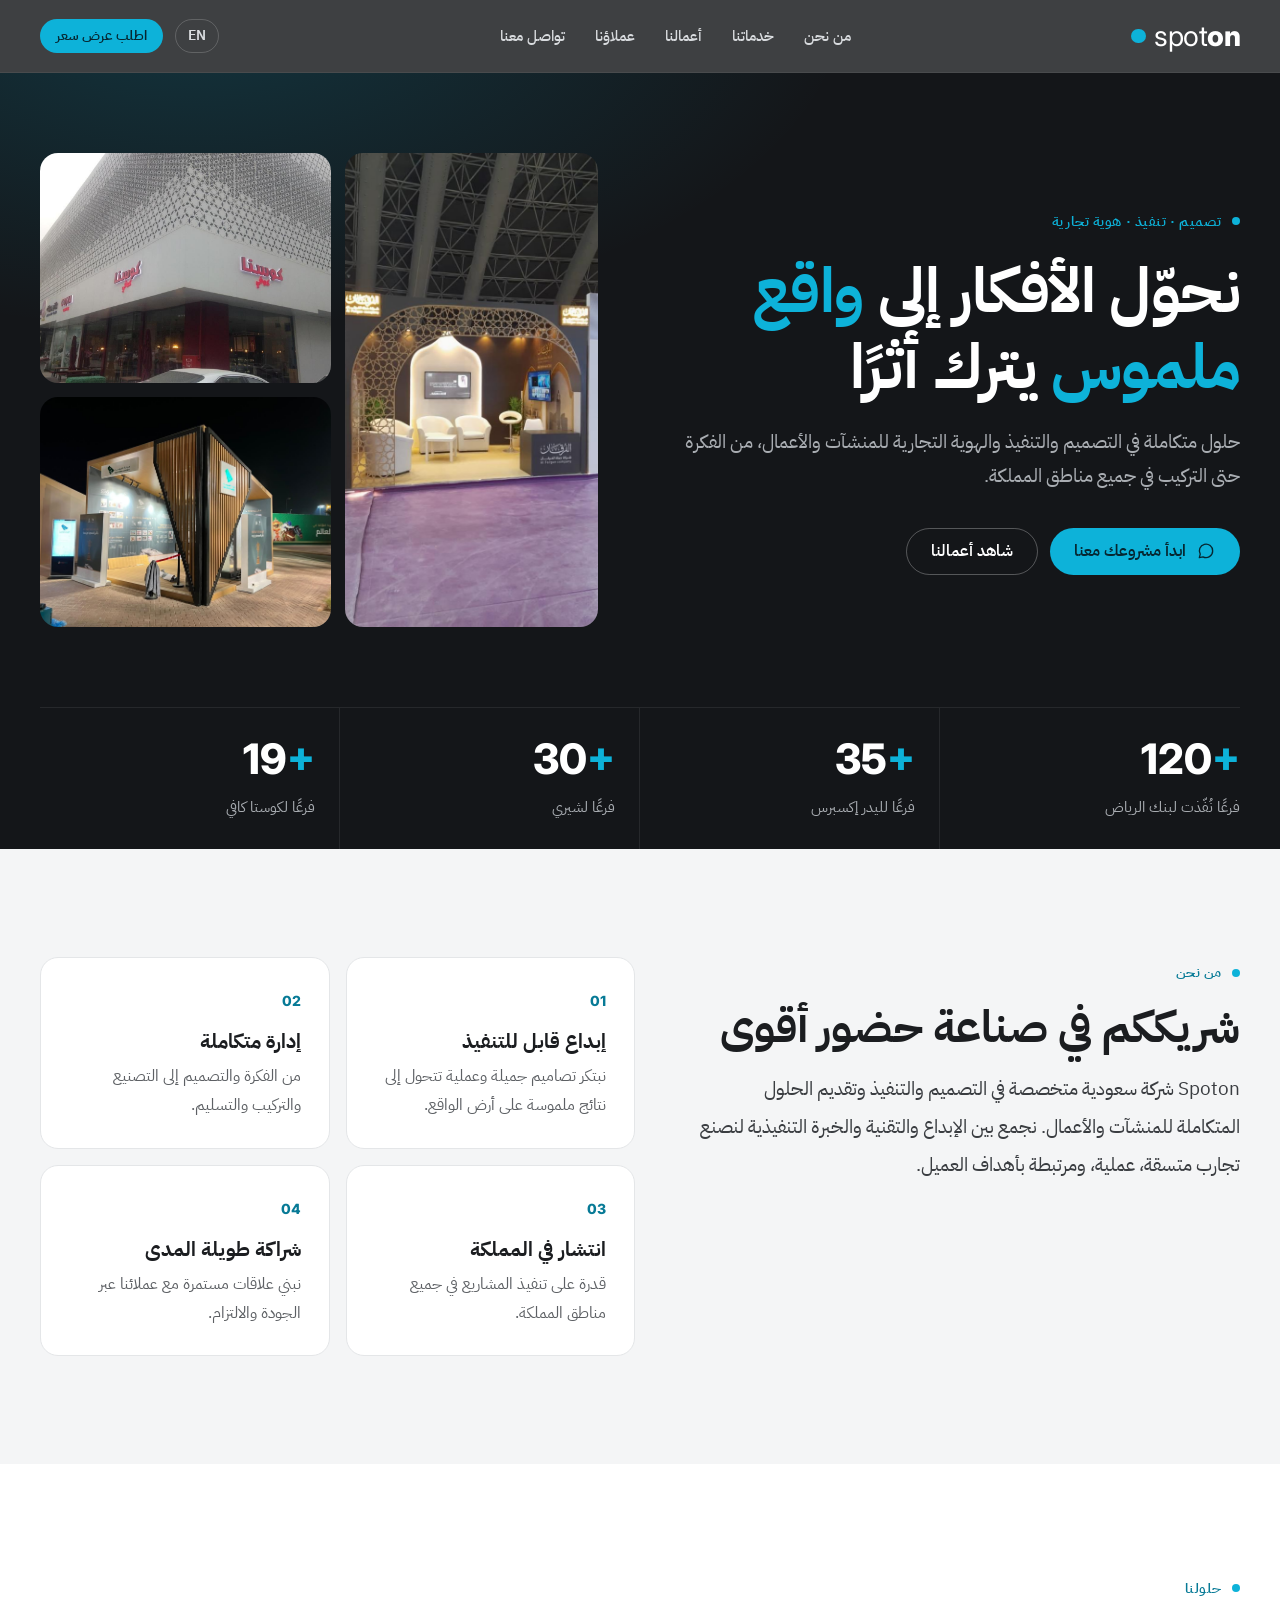
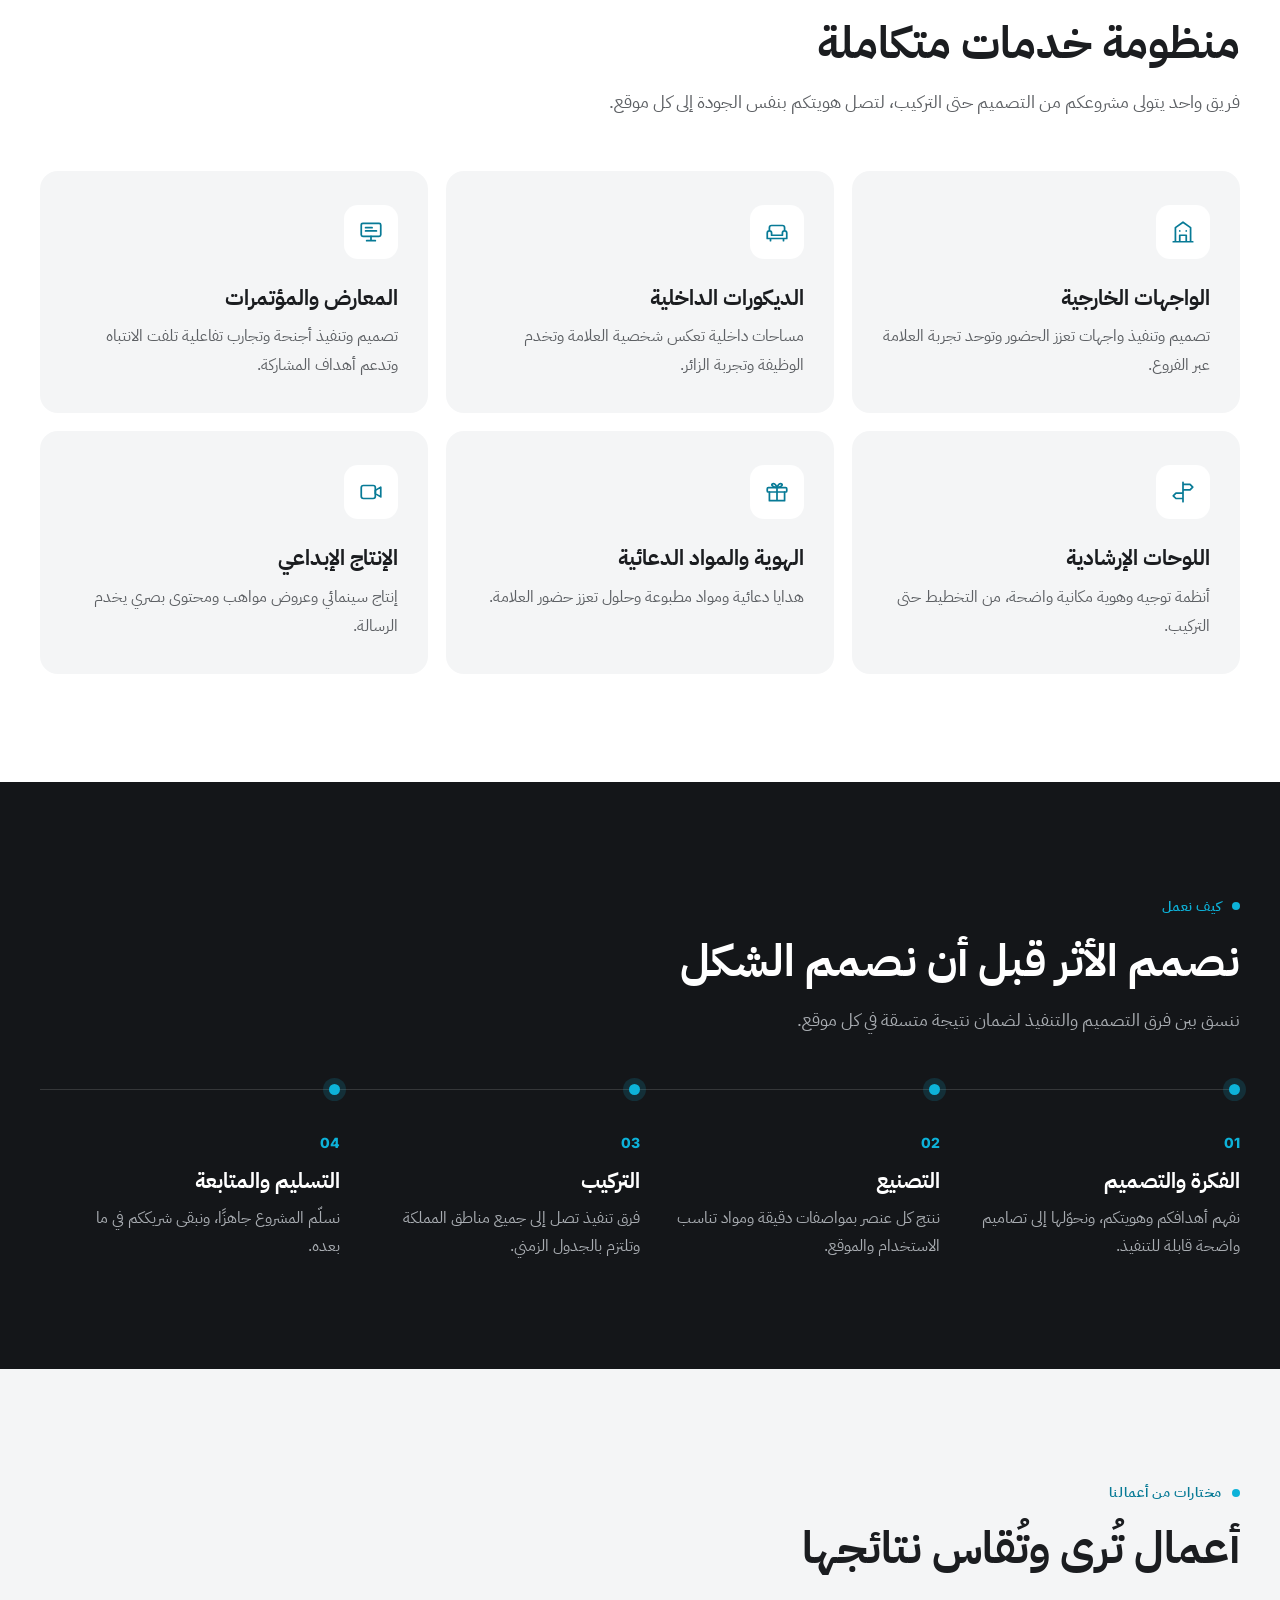
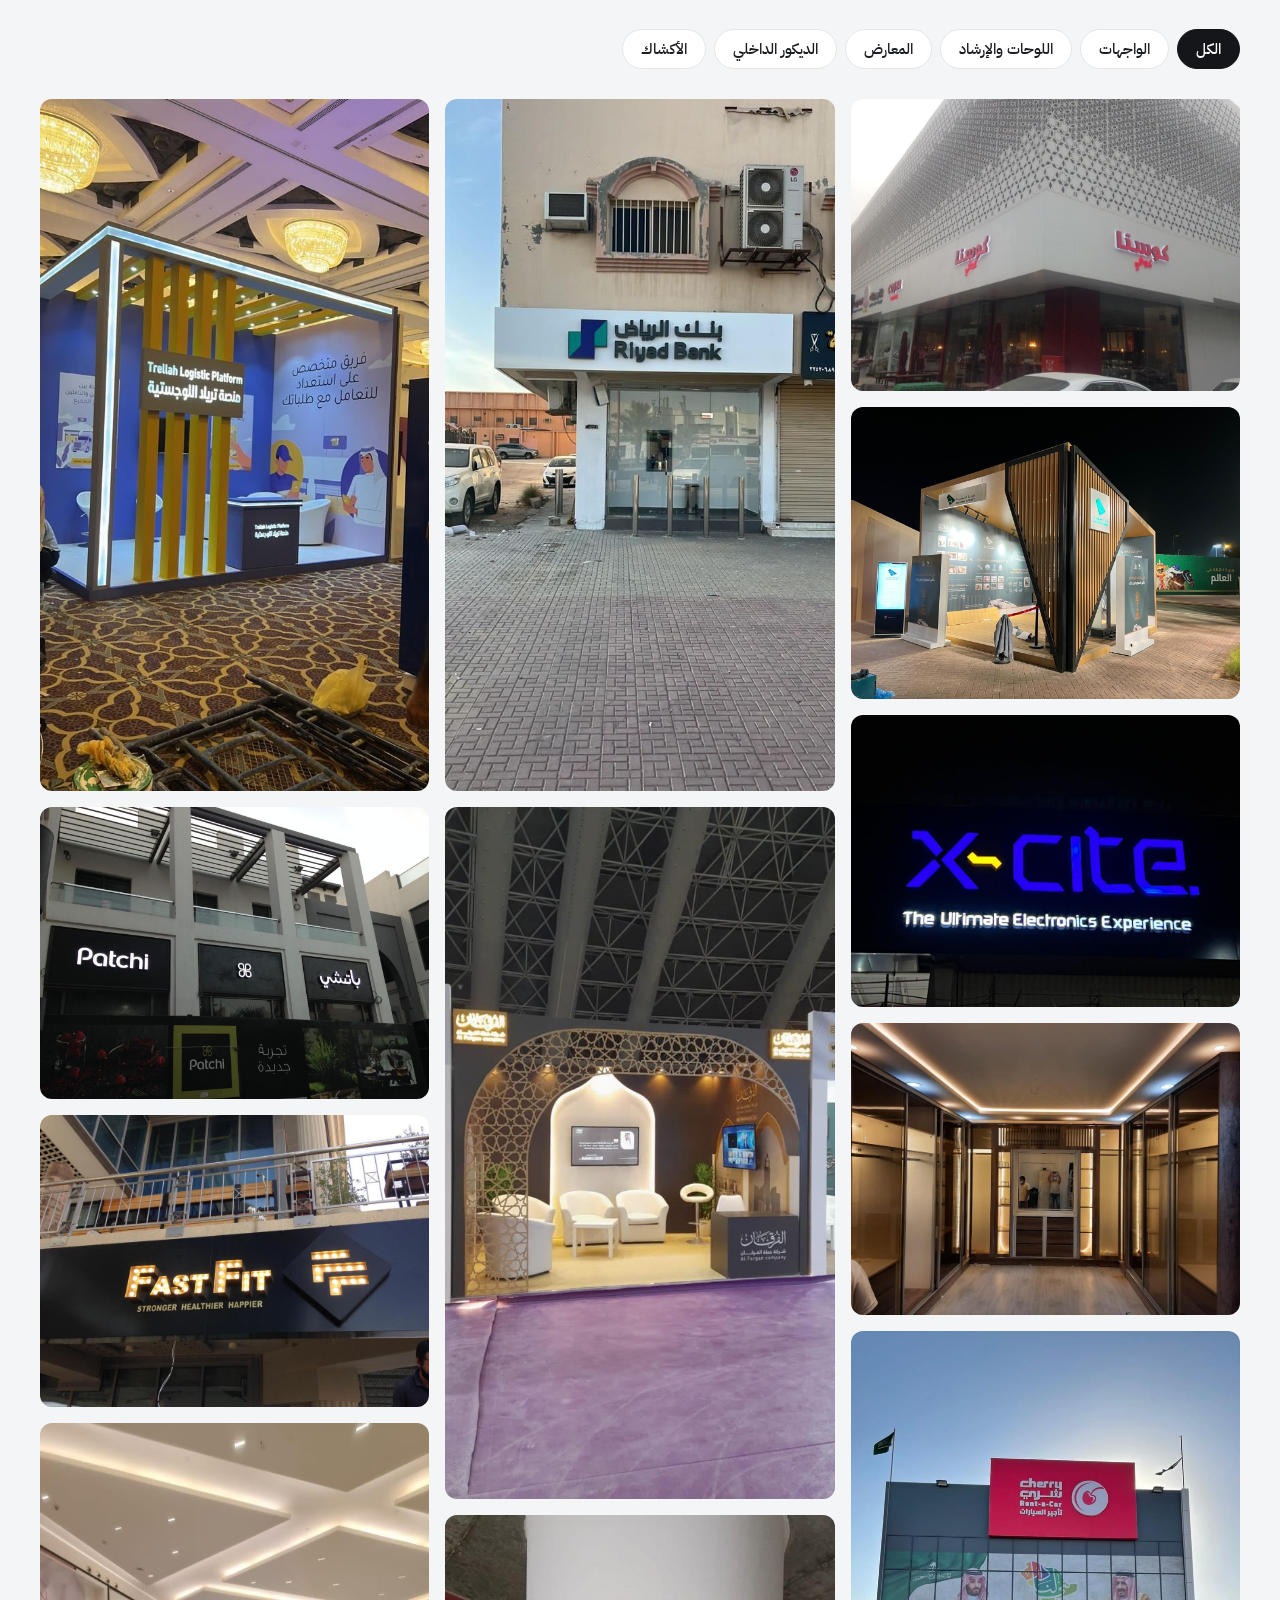
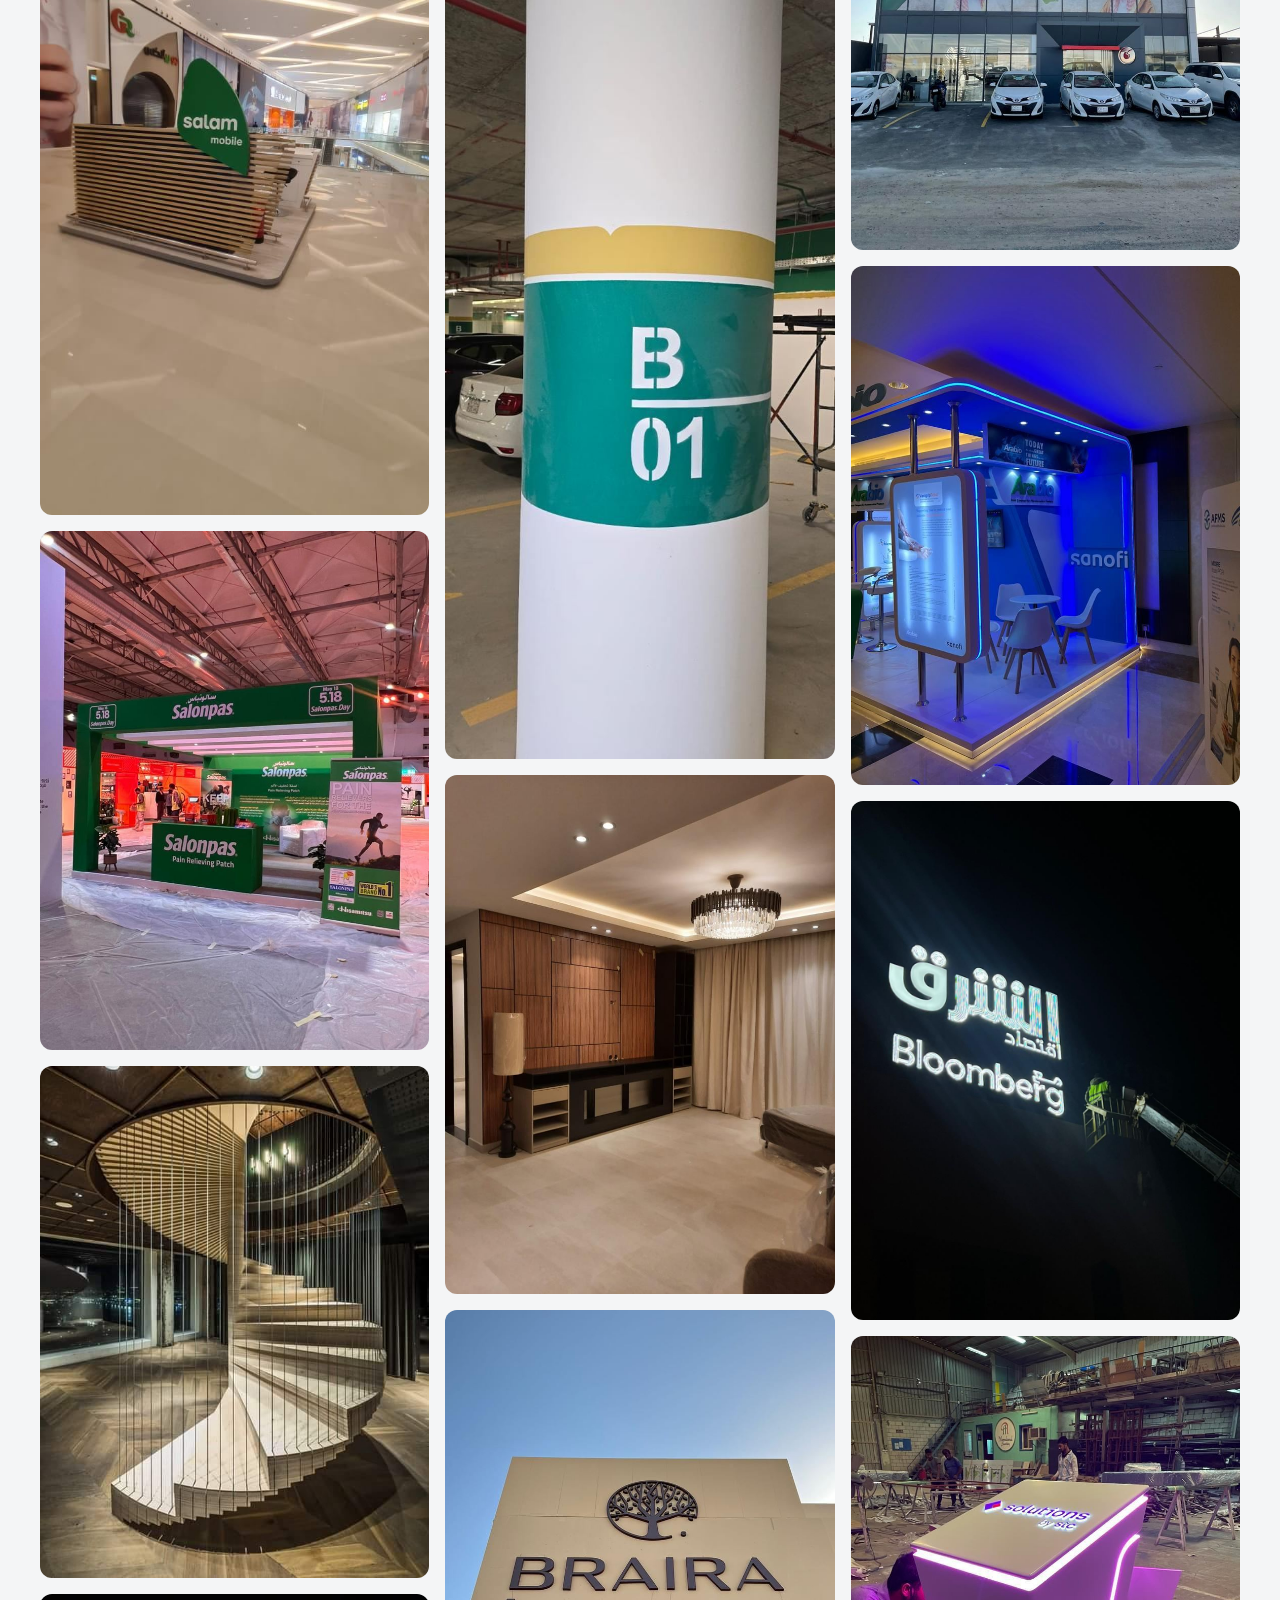
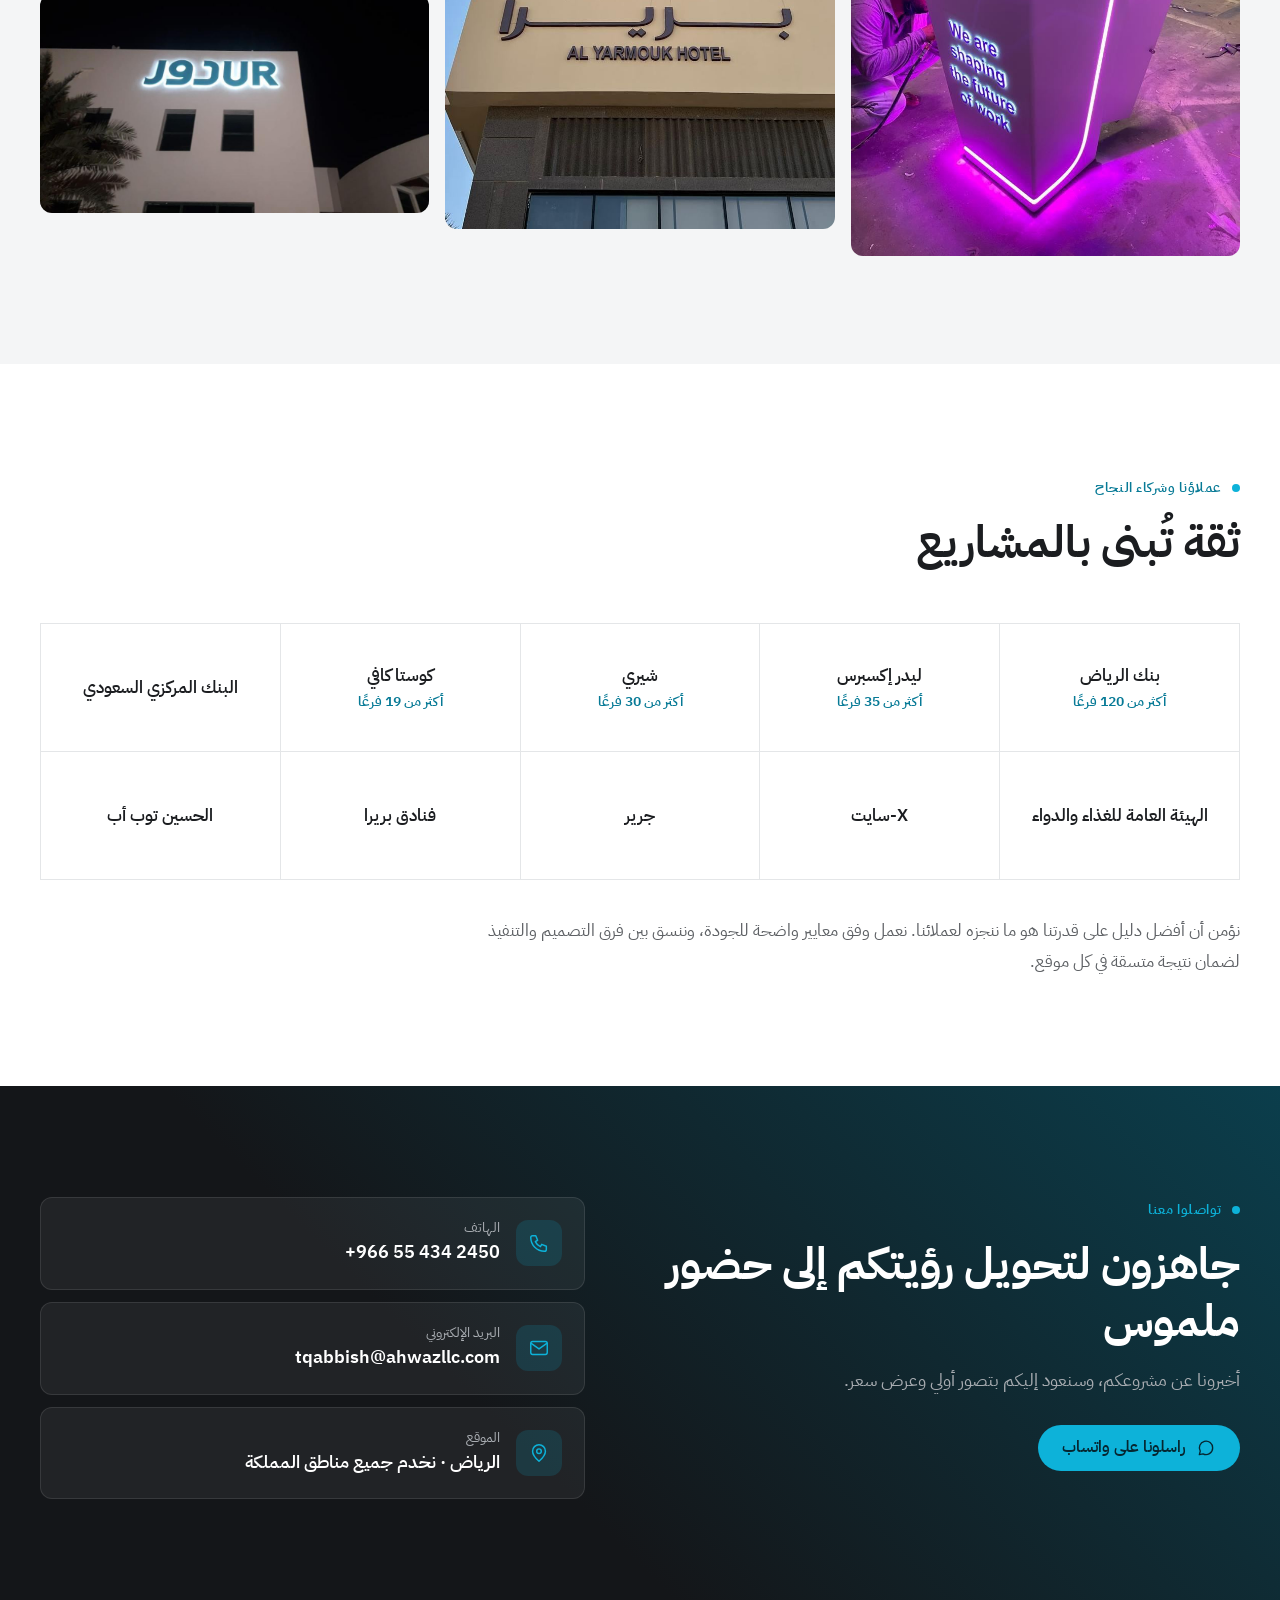
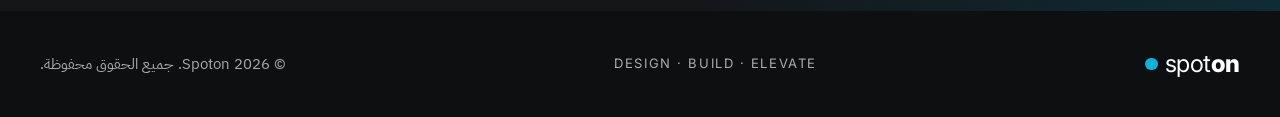
==== index.html @ e94fc24b "Add bilingual Spoton website (Arabic + English)" ====
<!doctype html>
<html lang="ar" dir="rtl">
<head>
  <meta charset="utf-8">
  <meta name="viewport" content="width=device-width, initial-scale=1">
  <title>Spoton | حلول التصميم والتنفيذ والهوية التجارية</title>
  <meta name="description" content="Spoton شركة سعودية متخصصة في تصميم وتنفيذ الواجهات الخارجية والديكورات الداخلية والمعارض واللوحات الإرشادية والهوية التجارية في جميع مناطق المملكة.">
  <meta name="theme-color" content="#141619">
  <meta property="og:type" content="website">
  <meta property="og:locale" content="ar_SA">
  <meta property="og:title" content="Spoton | حلول التصميم والتنفيذ والهوية التجارية">
  <meta property="og:description" content="نحوّل الأفكار إلى واقع ملموس يترك أثرًا — من التصميم حتى التركيب في جميع مناطق المملكة.">
  <link rel="alternate" hreflang="ar" href="index.html">
  <link rel="alternate" hreflang="en" href="en/index.html">
  <link rel="icon" href="data:image/svg+xml,%3Csvg xmlns='http://www.w3.org/2000/svg' viewBox='0 0 32 32'%3E%3Ccircle cx='16' cy='16' r='13' fill='%230db2d9'/%3E%3C/svg%3E">
  <link rel="preconnect" href="https://fonts.googleapis.com">
  <link rel="preconnect" href="https://fonts.gstatic.com" crossorigin>
  <link href="https://fonts.googleapis.com/css2?family=IBM+Plex+Sans+Arabic:wght@400;500;600;700&family=Inter:wght@400;800&display=swap" rel="stylesheet">
  <link rel="stylesheet" href="assets/styles.css">
  <script>document.documentElement.classList.add('js');</script>
</head>
<body>
  <a class="skip" href="#main">انتقل إلى المحتوى</a>

  <header class="site-header">
    <nav class="container nav" aria-label="القائمة الرئيسية">
      <a class="logo" href="#top" aria-label="Spoton — الصفحة الرئيسية"><span class="dot"></span><span>spot<b>on</b></span></a>
      <ul class="nav-links" id="nav-links">
        <li><a href="#about">من نحن</a></li>
        <li><a href="#services">خدماتنا</a></li>
        <li><a href="#work">أعمالنا</a></li>
        <li><a href="#clients">عملاؤنا</a></li>
        <li><a href="#contact">تواصل معنا</a></li>
      </ul>
      <div class="nav-actions">
        <a class="lang" href="en/index.html" hreflang="en" lang="en">EN</a>
        <a class="btn btn-primary btn-sm" href="https://wa.me/966554342450" target="_blank" rel="noopener">اطلب عرض سعر</a>
        <button class="menu-toggle" type="button" aria-controls="nav-links" aria-expanded="false" aria-label="فتح القائمة">
          <svg viewBox="0 0 24 24" class="icon-stroke" aria-hidden="true"><path d="M4 7h16M4 12h16M4 17h16"/></svg>
        </button>
      </div>
    </nav>
  </header>

  <main id="main">
    <section class="hero" id="top">
      <div class="container">
        <div class="hero-grid">
          <div>
            <span class="eyebrow">تصميم · تنفيذ · هوية تجارية</span>
            <h1>نحوّل الأفكار إلى <em>واقع ملموس</em> يترك أثرًا</h1>
            <p class="lead">حلول متكاملة في التصميم والتنفيذ والهوية التجارية للمنشآت والأعمال، من الفكرة حتى التركيب في جميع مناطق المملكة.</p>
            <div class="hero-ctas">
              <a class="btn btn-primary" href="https://wa.me/966554342450" target="_blank" rel="noopener">
                <svg viewBox="0 0 24 24" class="icon-stroke" aria-hidden="true"><path d="M20 12a8 8 0 0 1-11.6 7.1L4 20l1.1-4.2A8 8 0 1 1 20 12Z"/></svg>
                ابدأ مشروعك معنا
              </a>
              <a class="btn btn-ghost" href="#work">شاهد أعمالنا</a>
            </div>
          </div>
          <div class="hero-media">
            <img class="tall" src="assets/work/expo-arch.jpg" width="576" height="1024" alt="جناح معرض بتصميم معماري مستوحى من الطراز التراثي">
            <img src="assets/work/facade-costa.jpg" width="1024" height="768" alt="واجهة خارجية لفرع كوستا كافي بتكسية مزخرفة">
            <img src="assets/work/expo-wood.jpg" width="1280" height="960" alt="جناح معرض بواجهات خشبية وإضاءة ليلية">
          </div>
        </div>

        <div class="stats">
          <div class="stat reveal"><div class="num">120<span>+</span></div><div class="label">فرعًا نُفّذت لبنك الرياض</div></div>
          <div class="stat reveal"><div class="num">35<span>+</span></div><div class="label">فرعًا لليدر إكسبرس</div></div>
          <div class="stat reveal"><div class="num">30<span>+</span></div><div class="label">فرعًا لشيري</div></div>
          <div class="stat reveal"><div class="num">19<span>+</span></div><div class="label">فرعًا لكوستا كافي</div></div>
        </div>
      </div>
    </section>

    <section class="bg-paper" id="about">
      <div class="container about-grid">
        <div class="section-head reveal">
          <span class="eyebrow">من نحن</span>
          <h2>شريككم في صناعة حضور أقوى</h2>
          <p>Spoton شركة سعودية متخصصة في التصميم والتنفيذ وتقديم الحلول المتكاملة للمنشآت والأعمال. نجمع بين الإبداع والتقنية والخبرة التنفيذية لنصنع تجارب متسقة، عملية، ومرتبطة بأهداف العميل.</p>
        </div>
        <div class="pillars">
          <div class="pillar reveal"><span class="n">01</span><h3>إبداع قابل للتنفيذ</h3><p>نبتكر تصاميم جميلة وعملية تتحول إلى نتائج ملموسة على أرض الواقع.</p></div>
          <div class="pillar reveal"><span class="n">02</span><h3>إدارة متكاملة</h3><p>من الفكرة والتصميم إلى التصنيع والتركيب والتسليم.</p></div>
          <div class="pillar reveal"><span class="n">03</span><h3>انتشار في المملكة</h3><p>قدرة على تنفيذ المشاريع في جميع مناطق المملكة.</p></div>
          <div class="pillar reveal"><span class="n">04</span><h3>شراكة طويلة المدى</h3><p>نبني علاقات مستمرة مع عملائنا عبر الجودة والالتزام.</p></div>
        </div>
      </div>
    </section>

    <section id="services">
      <div class="container">
        <div class="section-head reveal">
          <span class="eyebrow">حلولنا</span>
          <h2>منظومة خدمات متكاملة</h2>
          <p>فريق واحد يتولى مشروعكم من التصميم حتى التركيب، لتصل هويتكم بنفس الجودة إلى كل موقع.</p>
        </div>
        <div class="services">
          <article class="service reveal">
            <div class="icon"><svg viewBox="0 0 24 24" class="icon-stroke" aria-hidden="true"><path d="M3 21h18M5 21V8l7-5 7 5v13M9 21v-6h6v6M9 11h.01M15 11h.01"/></svg></div>
            <h3>الواجهات الخارجية</h3>
            <p>تصميم وتنفيذ واجهات تعزز الحضور وتوحد تجربة العلامة عبر الفروع.</p>
          </article>
          <article class="service reveal">
            <div class="icon"><svg viewBox="0 0 24 24" class="icon-stroke" aria-hidden="true"><path d="M5 11V8a2 2 0 0 1 2-2h10a2 2 0 0 1 2 2v3M3 13a2 2 0 0 1 4 0v2h10v-2a2 2 0 0 1 4 0v5H3Zm3 5v2m12-2v2"/></svg></div>
            <h3>الديكورات الداخلية</h3>
            <p>مساحات داخلية تعكس شخصية العلامة وتخدم الوظيفة وتجربة الزائر.</p>
          </article>
          <article class="service reveal">
            <div class="icon"><svg viewBox="0 0 24 24" class="icon-stroke" aria-hidden="true"><rect x="3" y="4" width="18" height="12" rx="1.5"/><path d="M8 20h8M12 16v4M7 8h6M7 11h10"/></svg></div>
            <h3>المعارض والمؤتمرات</h3>
            <p>تصميم وتنفيذ أجنحة وتجارب تفاعلية تلفت الانتباه وتدعم أهداف المشاركة.</p>
          </article>
          <article class="service reveal">
            <div class="icon"><svg viewBox="0 0 24 24" class="icon-stroke" aria-hidden="true"><path d="M12 3v18M12 5h6.5L21 7.5 18.5 10H12M12 13H5.5L3 15.5 5.5 18H12"/></svg></div>
            <h3>اللوحات الإرشادية</h3>
            <p>أنظمة توجيه وهوية مكانية واضحة، من التخطيط حتى التركيب.</p>
          </article>
          <article class="service reveal">
            <div class="icon"><svg viewBox="0 0 24 24" class="icon-stroke" aria-hidden="true"><rect x="3" y="8" width="18" height="4" rx="1"/><path d="M5 12v8h14v-8M12 8v12M12 8S10.5 3.5 8 4.5 9.5 8 12 8Zm0 0s1.5-4.5 4-3.5S14.5 8 12 8Z"/></svg></div>
            <h3>الهوية والمواد الدعائية</h3>
            <p>هدايا دعائية ومواد مطبوعة وحلول تعزز حضور العلامة.</p>
          </article>
          <article class="service reveal">
            <div class="icon"><svg viewBox="0 0 24 24" class="icon-stroke" aria-hidden="true"><rect x="3" y="6" width="13" height="12" rx="2"/><path d="m16 10.5 5-3v9l-5-3Z"/></svg></div>
            <h3>الإنتاج الإبداعي</h3>
            <p>إنتاج سينمائي وعروض مواهب ومحتوى بصري يخدم الرسالة.</p>
          </article>
        </div>
      </div>
    </section>

    <section class="bg-ink" id="process">
      <div class="container">
        <div class="section-head reveal">
          <span class="eyebrow">كيف نعمل</span>
          <h2>نصمم الأثر قبل أن نصمم الشكل</h2>
          <p>ننسق بين فرق التصميم والتنفيذ لضمان نتيجة متسقة في كل موقع.</p>
        </div>
        <ol class="steps">
          <li class="step reveal"><span class="n">01</span><h3>الفكرة والتصميم</h3><p>نفهم أهدافكم وهويتكم، ونحوّلها إلى تصاميم واضحة قابلة للتنفيذ.</p></li>
          <li class="step reveal"><span class="n">02</span><h3>التصنيع</h3><p>ننتج كل عنصر بمواصفات دقيقة ومواد تناسب الاستخدام والموقع.</p></li>
          <li class="step reveal"><span class="n">03</span><h3>التركيب</h3><p>فرق تنفيذ تصل إلى جميع مناطق المملكة وتلتزم بالجدول الزمني.</p></li>
          <li class="step reveal"><span class="n">04</span><h3>التسليم والمتابعة</h3><p>نسلّم المشروع جاهزًا، ونبقى شريككم في ما بعده.</p></li>
        </ol>
      </div>
    </section>

    <section class="bg-paper" id="work">
      <div class="container">
        <div class="section-head reveal">
          <span class="eyebrow">مختارات من أعمالنا</span>
          <h2>أعمال تُرى وتُقاس نتائجها</h2>
        </div>
        <div class="filters" role="group" aria-label="تصفية الأعمال">
          <button class="chip" type="button" data-filter="all" aria-pressed="true">الكل</button>
          <button class="chip" type="button" data-filter="facade" aria-pressed="false">الواجهات</button>
          <button class="chip" type="button" data-filter="signage" aria-pressed="false">اللوحات والإرشاد</button>
          <button class="chip" type="button" data-filter="expo" aria-pressed="false">المعارض</button>
          <button class="chip" type="button" data-filter="interior" aria-pressed="false">الديكور الداخلي</button>
          <button class="chip" type="button" data-filter="kiosk" aria-pressed="false">الأكشاك</button>
        </div>
        <div class="gallery">
          <figure data-cat="facade"><button type="button"><img src="assets/work/facade-costa.jpg" width="1024" height="768" loading="lazy" alt="واجهة فرع كوستا كافي بتكسية مزخرفة"></button><figcaption>واجهة فرع كوستا كافي</figcaption></figure>
          <figure data-cat="expo"><button type="button"><img src="assets/work/expo-wood.jpg" width="1280" height="960" loading="lazy" alt="جناح معرض بواجهات خشبية"></button><figcaption>جناح معرض بواجهات خشبية</figcaption></figure>
          <figure data-cat="signage"><button type="button"><img src="assets/work/sign-xcite.jpg" width="1024" height="768" loading="lazy" alt="لوحة إكس-سايت المضيئة ليلًا"></button><figcaption>لوحة إكس-سايت المضيئة</figcaption></figure>
          <figure data-cat="interior"><button type="button"><img src="assets/work/interior-dressing.jpg" width="1024" height="768" loading="lazy" alt="غرفة ملابس بتشطيبات وإضاءة مخفية"></button><figcaption>غرفة ملابس بتشطيبات خاصة</figcaption></figure>
          <figure data-cat="facade"><button type="button"><img src="assets/work/facade-chery.jpg" width="768" height="1024" loading="lazy" alt="واجهة معرض شيري"></button><figcaption>واجهة معرض شيري</figcaption></figure>
          <figure data-cat="expo"><button type="button"><img src="assets/work/expo-arabio.jpg" width="768" height="1024" loading="lazy" alt="جناح معرض بإضاءة مدمجة"></button><figcaption>جناح معرض بإضاءة مدمجة</figcaption></figure>
          <figure data-cat="signage"><button type="button"><img src="assets/work/sign-asharq.jpg" width="960" height="1280" loading="lazy" alt="لوحة حروف مضيئة على واجهة مبنى"></button><figcaption>لوحة حروف مضيئة</figcaption></figure>
          <figure data-cat="kiosk"><button type="button"><img src="assets/work/kiosk-stc.jpg" width="768" height="1024" loading="lazy" alt="كشك عرض تفاعلي بإضاءة"></button><figcaption>كشك عرض تفاعلي</figcaption></figure>
          <figure data-cat="facade"><button type="button"><img src="assets/work/facade-riyad-bank.jpg" width="576" height="1024" loading="lazy" alt="واجهة أحد فروع بنك الرياض"></button><figcaption>فرع بنك الرياض</figcaption></figure>
          <figure data-cat="expo"><button type="button"><img src="assets/work/expo-arch.jpg" width="576" height="1024" loading="lazy" alt="جناح معرض بتصميم معماري تراثي"></button><figcaption>جناح بتصميم معماري تراثي</figcaption></figure>
          <figure data-cat="signage"><button type="button"><img src="assets/work/wayfinding-parking.jpg" width="591" height="1280" loading="lazy" alt="نظام إرشاد في مواقف السيارات"></button><figcaption>نظام إرشاد لمواقف السيارات</figcaption></figure>
          <figure data-cat="interior"><button type="button"><img src="assets/work/interior-living.jpg" width="768" height="1024" loading="lazy" alt="مجلس بتكسيات خشبية"></button><figcaption>مجلس بتكسيات خشبية</figcaption></figure>
          <figure data-cat="signage"><button type="button"><img src="assets/work/sign-braira.jpg" width="768" height="1024" loading="lazy" alt="لوحة فندق بريرا"></button><figcaption>لوحة فنادق بريرا</figcaption></figure>
          <figure data-cat="expo"><button type="button"><img src="assets/work/expo-trellah.jpg" width="576" height="1024" loading="lazy" alt="جناح معرض بهوية العميل"></button><figcaption>جناح معرض بهوية العميل</figcaption></figure>
          <figure data-cat="facade"><button type="button"><img src="assets/work/facade-patchi.jpg" width="1280" height="960" loading="lazy" alt="واجهة متجر تجاري"></button><figcaption>واجهة متجر تجاري</figcaption></figure>
          <figure data-cat="signage"><button type="button"><img src="assets/work/sign-fastfit.jpg" width="1024" height="768" loading="lazy" alt="لوحة واجهة مضيئة لنادٍ رياضي"></button><figcaption>لوحة واجهة مضيئة</figcaption></figure>
          <figure data-cat="kiosk"><button type="button"><img src="assets/work/kiosk-salam.jpg" width="563" height="1000" loading="lazy" alt="كشك عرض تجاري بشرائح خشبية"></button><figcaption>كشك عرض تجاري</figcaption></figure>
          <figure data-cat="expo"><button type="button"><img src="assets/work/expo-salonpas.jpg" width="768" height="1024" loading="lazy" alt="جناح معرض تجاري"></button><figcaption>جناح معرض تجاري</figcaption></figure>
          <figure data-cat="interior"><button type="button"><img src="assets/work/interior-stair.jpg" width="563" height="741" loading="lazy" alt="درج بتصميم خاص"></button><figcaption>درج بتصميم خاص</figcaption></figure>
          <figure data-cat="signage"><button type="button"><img src="assets/work/sign-dur.jpg" width="1024" height="576" loading="lazy" alt="لوحة حروف بارزة على مبنى"></button><figcaption>لوحة حروف بارزة</figcaption></figure>
        </div>
      </div>
    </section>

    <section id="clients">
      <div class="container">
        <div class="section-head reveal">
          <span class="eyebrow">عملاؤنا وشركاء النجاح</span>
          <h2>ثقة تُبنى بالمشاريع</h2>
        </div>
        <ul class="clients reveal">
          <li class="client">بنك الرياض<small>أكثر من 120 فرعًا</small></li>
          <li class="client">ليدر إكسبرس<small>أكثر من 35 فرعًا</small></li>
          <li class="client">شيري<small>أكثر من 30 فرعًا</small></li>
          <li class="client">كوستا كافي<small>أكثر من 19 فرعًا</small></li>
          <li class="client">البنك المركزي السعودي</li>
          <li class="client">الهيئة العامة للغذاء والدواء</li>
          <li class="client">X-سايت</li>
          <li class="client">جرير</li>
          <li class="client">فنادق بريرا</li>
          <li class="client">الحسين توب أب</li>
        </ul>
        <p class="clients-note reveal">نؤمن أن أفضل دليل على قدرتنا هو ما ننجزه لعملائنا. نعمل وفق معايير واضحة للجودة، وننسق بين فرق التصميم والتنفيذ لضمان نتيجة متسقة في كل موقع.</p>
      </div>
    </section>

    <section class="contact" id="contact">
      <div class="container contact-grid">
        <div class="section-head reveal">
          <span class="eyebrow">تواصلوا معنا</span>
          <h2>جاهزون لتحويل رؤيتكم إلى حضور ملموس</h2>
          <p>أخبرونا عن مشروعكم، وسنعود إليكم بتصور أولي وعرض سعر.</p>
          <p style="margin-top:28px"><a class="btn btn-primary" href="https://wa.me/966554342450" target="_blank" rel="noopener">
            <svg viewBox="0 0 24 24" class="icon-stroke" aria-hidden="true"><path d="M20 12a8 8 0 0 1-11.6 7.1L4 20l1.1-4.2A8 8 0 1 1 20 12Z"/></svg>
            راسلونا على واتساب
          </a></p>
        </div>
        <div class="contact-cards reveal">
          <a class="contact-card" href="tel:+966554342450">
            <span class="icon"><svg viewBox="0 0 24 24" class="icon-stroke" aria-hidden="true"><path d="M5 4h3.5l2 5-2.5 1.5a11 11 0 0 0 5.5 5.5L15 13.5l5 2V19a2 2 0 0 1-2 2A15 15 0 0 1 3 6a2 2 0 0 1 2-2"/></svg></span>
            <span><small>الهاتف</small><strong dir="ltr">+966 55 434 2450</strong></span>
          </a>
          <a class="contact-card" href="mailto:tqabbish@ahwazllc.com">
            <span class="icon"><svg viewBox="0 0 24 24" class="icon-stroke" aria-hidden="true"><rect x="3" y="5" width="18" height="14" rx="2"/><path d="m3.5 7 8.5 6 8.5-6"/></svg></span>
            <span><small>البريد الإلكتروني</small><strong dir="ltr">tqabbish@ahwazllc.com</strong></span>
          </a>
          <div class="contact-card">
            <span class="icon"><svg viewBox="0 0 24 24" class="icon-stroke" aria-hidden="true"><path d="M12 21s-7-6.2-7-11a7 7 0 0 1 14 0c0 4.8-7 11-7 11Z"/><circle cx="12" cy="10" r="2.5"/></svg></span>
            <span><small>الموقع</small><strong>الرياض · نخدم جميع مناطق المملكة</strong></span>
          </div>
        </div>
      </div>
    </section>
  </main>

  <footer class="site-footer">
    <div class="container footer-row">
      <a class="logo" href="#top" aria-label="Spoton"><span class="dot"></span><span>spot<b>on</b></span></a>
      <span class="tagline">Design · Build · Elevate</span>
      <span>© <span data-year>2026</span> Spoton. جميع الحقوق محفوظة.</span>
    </div>
  </footer>

  <dialog class="lightbox" aria-label="عرض الصورة">
    <figure class="lb-figure"><img src="" alt=""><figcaption class="lb-cap"></figcaption></figure>
    <button class="lb-btn lb-close" type="button" aria-label="إغلاق"><svg viewBox="0 0 24 24" class="icon-stroke" aria-hidden="true"><path d="M6 6l12 12M18 6 6 18"/></svg></button>
    <button class="lb-btn lb-prev" type="button" aria-label="الصورة السابقة"><svg viewBox="0 0 24 24" class="icon-stroke" aria-hidden="true"><path d="m15 5-7 7 7 7"/></svg></button>
    <button class="lb-btn lb-next" type="button" aria-label="الصورة التالية"><svg viewBox="0 0 24 24" class="icon-stroke" aria-hidden="true"><path d="m9 5 7 7-7 7"/></svg></button>
  </dialog>

  <script src="assets/main.js"></script>
</body>
</html>
---- assets/styles.css ----
:root {
  --cyan: #0db2d9;
  --cyan-hover: #2cc3e6;
  --cyan-ink: #077a96;
  --gray: #727376;
  --ink: #141619;
  --ink-2: #1d2024;
  --line: #e4e6e8;
  --paper: #f4f5f6;
  --text: #1b1d20;
  --muted: #5d6064;
  --muted-on-dark: #a9adb2;
  --radius: 18px;
  --radius-sm: 12px;
  --container: 1200px;
  --font: "IBM Plex Sans Arabic", system-ui, -apple-system, "Segoe UI", Tahoma, sans-serif;
  --font-latin: "Inter", "Helvetica Neue", Arial, sans-serif;
}

*, *::before, *::after { box-sizing: border-box; }
html { scroll-behavior: smooth; scroll-padding-top: 84px; }
body {
  margin: 0;
  font-family: var(--font);
  font-size: 17px;
  line-height: 1.8;
  color: var(--text);
  background: #fff;
  -webkit-font-smoothing: antialiased;
}
html[lang="en"] body { line-height: 1.65; }
body:has(dialog[open]) { overflow: hidden; }
img { display: block; max-width: 100%; }
a { color: inherit; }
h1, h2, h3 { font-weight: 700; }

.container { width: min(100% - 32px, var(--container)); margin-inline: auto; }

.skip {
  position: absolute; inset-inline-start: 16px; top: -60px; z-index: 100;
  background: var(--cyan); color: var(--ink); padding: 8px 14px; border-radius: 8px; font-weight: 600;
}
.skip:focus { top: 12px; }
:focus-visible { outline: 3px solid var(--cyan); outline-offset: 3px; border-radius: 6px; }

/* Logo */
.logo {
  display: inline-flex; align-items: center; gap: .3em;
  direction: ltr; font-family: var(--font-latin); font-size: 28px; line-height: 1;
  letter-spacing: -.02em; color: #fff; text-decoration: none;
}
.logo .dot { width: .52em; height: .52em; border-radius: 50%; background: var(--cyan); flex: none; }
.logo b { font-weight: 800; }

/* Buttons */
.btn {
  display: inline-flex; align-items: center; gap: 10px;
  padding: 13px 24px; border: 0; border-radius: 999px;
  font: 600 16px/1.2 var(--font); text-decoration: none; cursor: pointer;
  transition: transform .2s, background-color .2s, border-color .2s, color .2s;
}
.btn svg { width: 20px; height: 20px; flex: none; }
.btn-primary { background: var(--cyan); color: #062630; }
.btn-primary:hover { background: var(--cyan-hover); transform: translateY(-1px); }
.btn-ghost { border: 1px solid rgba(255, 255, 255, .28); color: #fff; }
.btn-ghost:hover { border-color: var(--cyan); color: var(--cyan); }
.btn-sm { padding: 9px 16px; font-size: 14px; }

.icon-stroke { fill: none; stroke: currentColor; stroke-width: 1.6; stroke-linecap: round; stroke-linejoin: round; }

/* Header */
.site-header {
  position: sticky; top: 0; z-index: 50;
  background: rgba(20, 22, 25, .82);
  backdrop-filter: saturate(1.4) blur(12px);
  -webkit-backdrop-filter: saturate(1.4) blur(12px);
  border-bottom: 1px solid rgba(255, 255, 255, .06);
  transition: background-color .2s;
}
.site-header.scrolled { background: rgba(20, 22, 25, .95); }
.nav { display: flex; align-items: center; justify-content: space-between; gap: 24px; height: 72px; }
.nav-links { display: flex; gap: 30px; margin: 0; padding: 0; list-style: none; }
.nav-links a { color: #d9dcdf; text-decoration: none; font-weight: 500; font-size: 15px; transition: color .2s; }
.nav-links a:hover { color: var(--cyan); }
.nav-actions { display: flex; align-items: center; gap: 12px; }
.lang {
  padding: 6px 12px; border: 1px solid rgba(255, 255, 255, .18); border-radius: 999px;
  color: #d9dcdf; text-decoration: none; font-weight: 600; font-size: 14px; line-height: 1.4;
}
.lang:hover { border-color: var(--cyan); color: var(--cyan); }
.menu-toggle {
  display: none; width: 44px; height: 44px; padding: 0;
  border: 1px solid rgba(255, 255, 255, .18); border-radius: 12px;
  background: transparent; color: #fff; cursor: pointer;
}
.menu-toggle svg { width: 22px; height: 22px; margin: auto; }

/* Hero */
.hero {
  padding: 80px 0 0; overflow: hidden; color: #fff;
  background: radial-gradient(1100px 560px at 85% -10%, rgba(13, 178, 217, .2), transparent 60%), var(--ink);
}
[dir="rtl"] .hero { background: radial-gradient(1100px 560px at 15% -10%, rgba(13, 178, 217, .2), transparent 60%), var(--ink); }
.hero-grid { display: grid; grid-template-columns: 1.05fr 1fr; gap: 56px; align-items: center; }
.eyebrow {
  display: inline-flex; align-items: center; gap: 10px;
  color: var(--cyan-ink); font-weight: 600; font-size: 14px; letter-spacing: .04em;
}
.eyebrow::before { content: ""; width: 8px; height: 8px; border-radius: 50%; background: var(--cyan); }
.hero .eyebrow, .bg-ink .eyebrow, .contact .eyebrow { color: var(--cyan); }
.hero h1 { margin: 18px 0 20px; font-size: clamp(36px, 5.2vw, 62px); line-height: 1.22; letter-spacing: -.01em; }
.hero h1 em { font-style: normal; color: var(--cyan); }
.hero .lead { max-width: 32em; margin: 0 0 34px; color: var(--muted-on-dark); font-size: 19px; }
.hero-ctas { display: flex; flex-wrap: wrap; gap: 12px; }
.hero-media { display: grid; grid-template-columns: 1fr 1.15fr; grid-template-rows: 230px 230px; gap: 14px; }
.hero-media img { width: 100%; height: 100%; object-fit: cover; border-radius: var(--radius); }
.hero-media .tall { grid-row: 1 / span 2; }

.stats { display: grid; grid-template-columns: repeat(4, 1fr); margin-top: 80px; border-top: 1px solid rgba(255, 255, 255, .08); }
.stat { padding: 30px 24px; border-inline-start: 1px solid rgba(255, 255, 255, .08); }
.stat:first-child { padding-inline-start: 0; border-inline-start: 0; }
.stat .num { display: inline-block; direction: ltr; font-family: var(--font-latin); font-weight: 800; font-size: 42px; line-height: 1; }
.stat .num span { color: var(--cyan); }
.stat .label { margin-top: 10px; color: var(--muted-on-dark); font-size: 15px; line-height: 1.6; }

/* Sections */
section { padding: 108px 0; }
.bg-paper { background: var(--paper); }
.bg-ink { background: var(--ink); color: #fff; }
.section-head { max-width: 720px; margin-bottom: 52px; }
.section-head h2 { margin: 12px 0 14px; font-size: clamp(28px, 3.6vw, 44px); line-height: 1.3; }
.section-head p { margin: 0; color: var(--muted); font-size: 18px; }
.bg-ink .section-head p { color: var(--muted-on-dark); }

/* About */
.about-grid { display: grid; grid-template-columns: 1fr 1.1fr; gap: 64px; align-items: start; }
.about-grid .section-head { margin-bottom: 0; }
.about-grid .section-head p { color: #3a3d41; font-size: 19px; line-height: 2; }
.pillars { display: grid; grid-template-columns: 1fr 1fr; gap: 16px; }
.pillar { padding: 28px; background: #fff; border: 1px solid var(--line); border-radius: var(--radius); }
.n { font-family: var(--font-latin); font-weight: 800; font-size: 14px; color: var(--cyan-ink); }
.pillar h3 { margin: 10px 0 6px; font-size: 20px; line-height: 1.5; }
.pillar p { margin: 0; color: var(--muted); font-size: 15.5px; line-height: 1.85; }

/* Services */
.services { display: grid; grid-template-columns: repeat(3, 1fr); gap: 18px; }
.service {
  padding: 34px 30px; border-radius: var(--radius); background: var(--paper);
  transition: background-color .25s, color .25s, transform .25s;
}
.service:hover { background: var(--ink); color: #fff; transform: translateY(-4px); }
.service .icon {
  display: grid; place-items: center; width: 54px; height: 54px; margin-bottom: 24px;
  border-radius: 14px; background: #fff; color: var(--cyan-ink); transition: background-color .25s, color .25s;
}
.service .icon svg { width: 26px; height: 26px; }
.service:hover .icon { background: rgba(13, 178, 217, .15); color: var(--cyan); }
.service h3 { margin: 0 0 8px; font-size: 21px; line-height: 1.5; }
.service p { margin: 0; color: var(--muted); font-size: 15.5px; line-height: 1.85; transition: color .25s; }
.service:hover p { color: var(--muted-on-dark); }

/* Process */
.steps { display: grid; grid-template-columns: repeat(4, 1fr); margin: 0; padding: 0; list-style: none; }
.step { position: relative; padding-top: 38px; padding-inline-end: 28px; border-top: 1px solid rgba(255, 255, 255, .14); }
.step::before {
  content: ""; position: absolute; top: -6px; inset-inline-start: 0;
  width: 11px; height: 11px; border-radius: 50%; background: var(--cyan);
  box-shadow: 0 0 0 6px rgba(13, 178, 217, .16);
}
.step .n { color: var(--cyan); }
.step h3 { margin: 8px 0 6px; font-size: 21px; line-height: 1.5; }
.step p { margin: 0; color: var(--muted-on-dark); font-size: 15.5px; line-height: 1.85; }

/* Work gallery */
.filters { display: flex; flex-wrap: wrap; gap: 8px; margin-bottom: 30px; }
.chip {
  padding: 8px 18px; border: 1px solid var(--line); border-radius: 999px; background: #fff;
  color: var(--text); font: 500 15px/1.5 var(--font); cursor: pointer; transition: background-color .2s, color .2s, border-color .2s;
}
.chip:hover { border-color: var(--ink); }
.chip[aria-pressed="true"] { background: var(--ink); border-color: var(--ink); color: #fff; }
.gallery { columns: 3 280px; column-gap: 16px; }
.gallery figure {
  position: relative; margin: 0 0 16px; overflow: hidden; break-inside: avoid;
  border-radius: var(--radius-sm); background: #dfe2e5;
}
.gallery figure[hidden] { display: none; }
.gallery button { display: block; width: 100%; padding: 0; border: 0; background: none; cursor: zoom-in; }
.gallery img { width: 100%; height: auto; transition: transform .6s ease; }
.gallery figure:hover img { transform: scale(1.04); }
.gallery figcaption {
  position: absolute; inset-inline: 0; bottom: 0; padding: 40px 16px 14px;
  background: linear-gradient(transparent, rgba(0, 0, 0, .72));
  color: #fff; font-size: 14.5px; font-weight: 500; line-height: 1.6;
  opacity: 0; transition: opacity .25s; pointer-events: none;
}
.gallery figure:hover figcaption, .gallery figure:focus-within figcaption { opacity: 1; }
@media (hover: none) { .gallery figcaption { opacity: 1; } }

/* Lightbox */
.lightbox {
  width: 100vw; height: 100vh; max-width: 100vw; max-height: 100vh; margin: 0; padding: 0;
  border: 0; background: transparent;
}
.lightbox[open] { display: grid; place-items: center; }
.lightbox::backdrop { background: rgba(8, 9, 11, .92); }
.lb-figure { display: grid; justify-items: center; gap: 14px; margin: 0; padding: 64px 84px; }
.lb-figure img { width: auto; height: auto; max-width: min(1100px, 100%); max-height: 78vh; border-radius: 12px; }
.lb-cap { color: #e6e8ea; font-size: 15px; }
.lb-btn {
  position: absolute; display: grid; place-items: center; width: 48px; height: 48px; padding: 0;
  border: 1px solid rgba(255, 255, 255, .22); border-radius: 50%; background: rgba(255, 255, 255, .06);
  color: #fff; cursor: pointer; transition: background-color .2s, border-color .2s;
}
.lb-btn:hover { background: rgba(13, 178, 217, .2); border-color: var(--cyan); }
.lb-btn svg { width: 22px; height: 22px; }
[dir="rtl"] .lb-prev svg, [dir="rtl"] .lb-next svg { transform: scaleX(-1); }
.lb-close { top: 20px; inset-inline-end: 20px; }
.lb-prev { top: 50%; inset-inline-start: 20px; transform: translateY(-50%); }
.lb-next { top: 50%; inset-inline-end: 20px; transform: translateY(-50%); }

/* Clients */
.clients {
  display: grid; grid-template-columns: repeat(5, 1fr); margin: 0; padding: 0; list-style: none;
  border-top: 1px solid var(--line); border-inline-start: 1px solid var(--line);
}
.client {
  display: flex; flex-direction: column; justify-content: center; gap: 4px; min-height: 128px; padding: 26px 18px;
  border-bottom: 1px solid var(--line); border-inline-end: 1px solid var(--line);
  text-align: center; font-weight: 600; font-size: 17px; line-height: 1.5;
}
.client small { color: var(--cyan-ink); font-size: 13.5px; font-weight: 600; }
.clients-note { max-width: 760px; margin: 36px 0 0; color: var(--muted); font-size: 17px; }

/* Contact */
.contact { color: #fff; background: linear-gradient(135deg, #0b3e4c 0%, var(--ink) 62%); }
[dir="rtl"] .contact { background: linear-gradient(225deg, #0b3e4c 0%, var(--ink) 62%); }
.contact-grid { display: grid; grid-template-columns: 1.1fr 1fr; gap: 56px; align-items: center; }
.contact .section-head { margin-bottom: 32px; }
.contact .section-head p { color: var(--muted-on-dark); }
.contact-cards { display: grid; gap: 12px; }
.contact-card {
  display: flex; align-items: center; gap: 16px; padding: 20px 22px;
  border: 1px solid rgba(255, 255, 255, .1); border-radius: var(--radius-sm); background: rgba(255, 255, 255, .06);
  color: #fff; text-decoration: none; transition: background-color .2s, border-color .2s;
}
a.contact-card:hover { background: rgba(13, 178, 217, .12); border-color: rgba(13, 178, 217, .5); }
.contact-card .icon {
  display: grid; place-items: center; flex: none; width: 46px; height: 46px;
  border-radius: 12px; background: rgba(13, 178, 217, .15); color: var(--cyan);
}
.contact-card .icon svg { width: 22px; height: 22px; }
.contact-card small { display: block; color: var(--muted-on-dark); font-size: 13.5px; line-height: 1.5; }
.contact-card strong { font-size: 18px; font-weight: 600; line-height: 1.5; overflow-wrap: anywhere; }

/* Footer */
.site-footer { padding: 40px 0; background: #0e0f11; color: var(--muted-on-dark); font-size: 14.5px; }
.footer-row { display: flex; flex-wrap: wrap; align-items: center; justify-content: space-between; gap: 20px; }
.footer-row .logo { font-size: 24px; }
.tagline { direction: ltr; font-family: var(--font-latin); letter-spacing: .12em; font-size: 13px; text-transform: uppercase; }

/* Reveal on scroll (only when JS runs) */
.js .reveal { opacity: 0; transform: translateY(18px); transition: opacity .7s ease, transform .7s ease; }
.js .reveal.in { opacity: 1; transform: none; }

@media (prefers-reduced-motion: reduce) {
  html { scroll-behavior: auto; }
  *, *::before, *::after { transition: none !important; animation: none !important; }
  .js .reveal { opacity: 1; transform: none; }
}

/* Responsive */
@media (max-width: 1024px) {
  .hero-grid, .about-grid, .contact-grid { grid-template-columns: 1fr; gap: 44px; }
  .hero-media { grid-template-rows: 200px 200px; }
  .services { grid-template-columns: repeat(2, 1fr); }
  .steps { grid-template-columns: repeat(2, 1fr); row-gap: 44px; }
  .clients { grid-template-columns: repeat(3, 1fr); }
  .stats { grid-template-columns: repeat(2, 1fr); }
  .stat { padding-inline-start: 0; border-inline-start: 0; }
  .stat:nth-child(even) { padding-inline-start: 24px; border-inline-start: 1px solid rgba(255, 255, 255, .08); }
  .stat:nth-child(n + 3) { border-top: 1px solid rgba(255, 255, 255, .08); }
}

@media (max-width: 960px) {
  .menu-toggle { display: grid; }
  .nav-actions .btn { display: none; }
  .nav-links {
    display: none; position: absolute; top: 72px; inset-inline: 0;
    flex-direction: column; gap: 0; padding: 8px 16px 20px;
    background: rgba(20, 22, 25, .98); border-bottom: 1px solid rgba(255, 255, 255, .08);
  }
  .nav-links a { display: block; padding: 14px 4px; font-size: 17px; border-bottom: 1px solid rgba(255, 255, 255, .06); }
  .site-header.open .nav-links { display: flex; }
}

@media (max-width: 640px) {
  body { font-size: 16px; }
  section { padding: 76px 0; }
  .hero { padding-top: 52px; }
  .hero .lead { font-size: 17px; }
  .hero-media { grid-template-rows: 150px 150px; gap: 10px; }
  .stats { margin-top: 56px; }
  .stat { padding: 22px 0; }
  .stat:nth-child(even) { padding-inline-start: 18px; }
  .stat .num { font-size: 34px; }
  .pillars, .services, .steps { grid-template-columns: 1fr; }
  .clients { grid-template-columns: repeat(2, 1fr); }
  .client { min-height: 104px; font-size: 15.5px; }
  .gallery { columns: 2 150px; column-gap: 10px; }
  .gallery figure { margin-bottom: 10px; }
  .lb-figure { padding: 72px 12px 96px; }
  .lb-prev, .lb-next { top: auto; bottom: 24px; transform: none; }
}
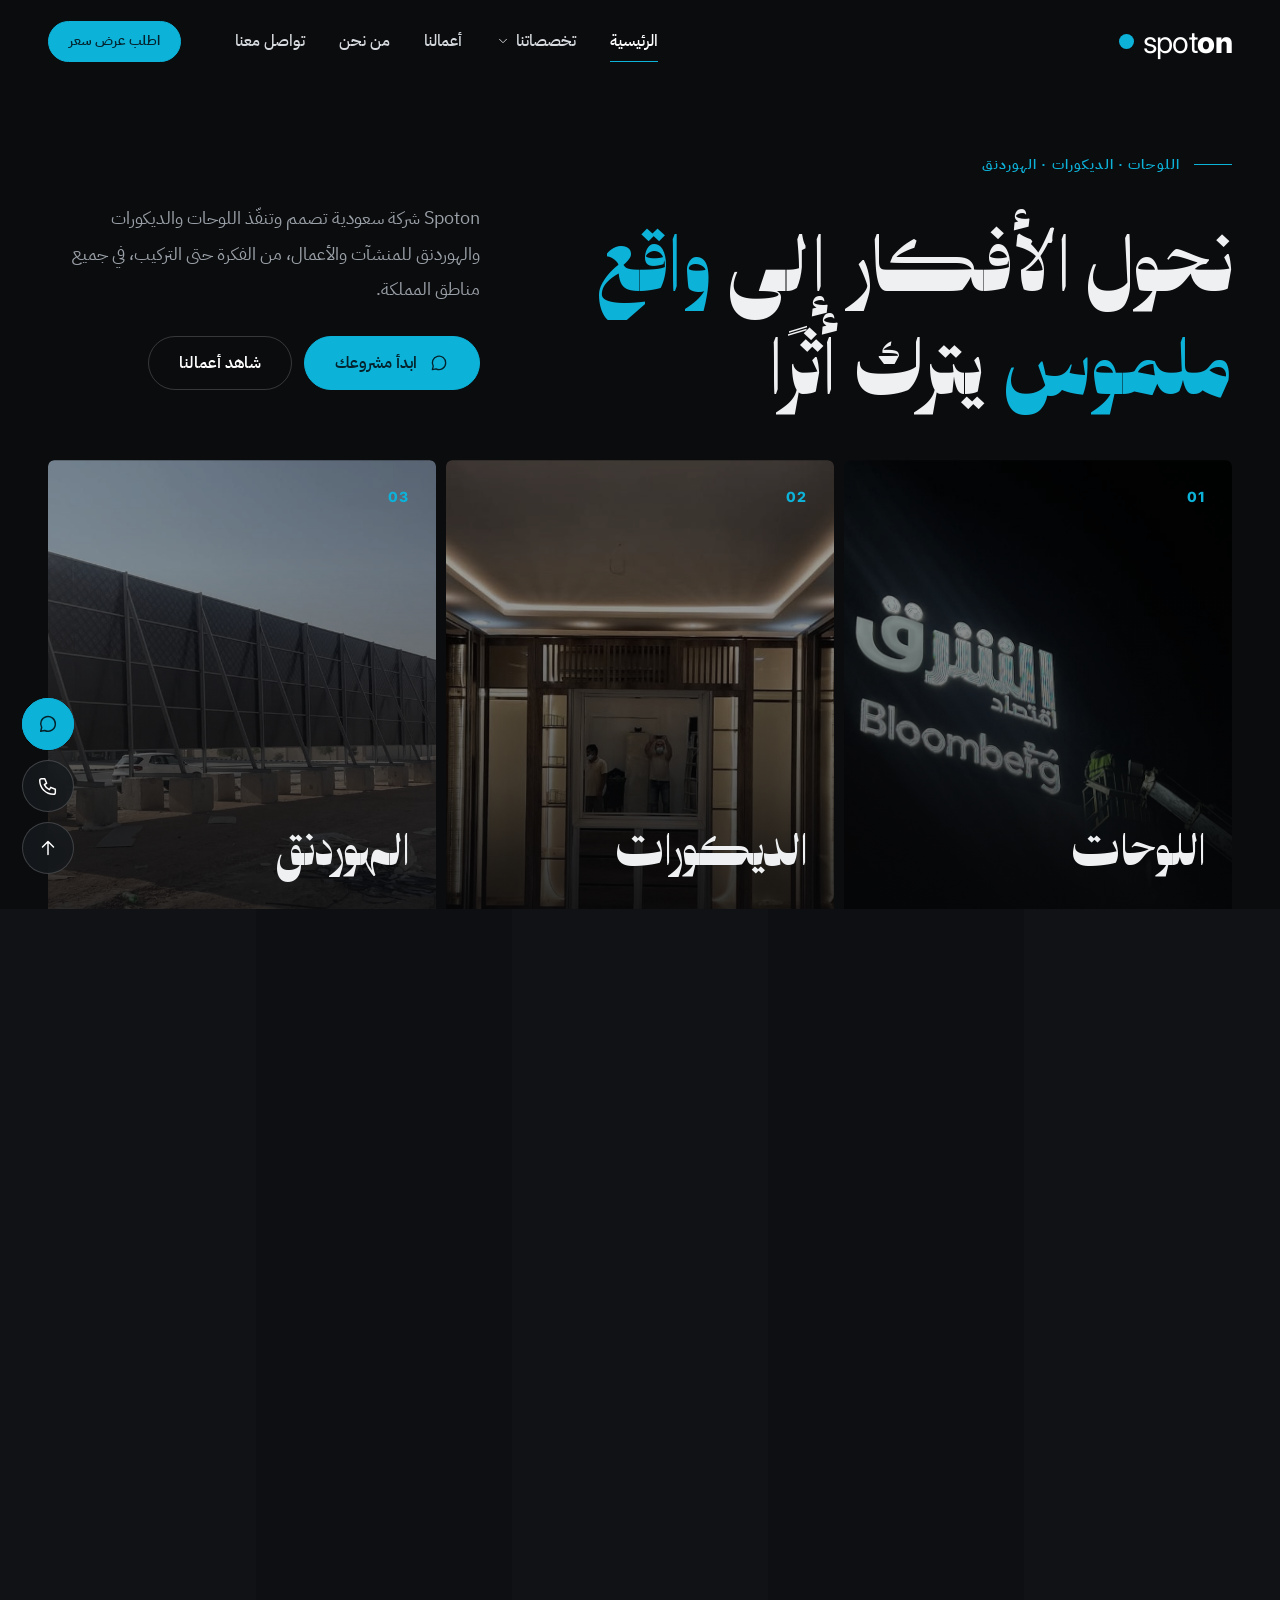
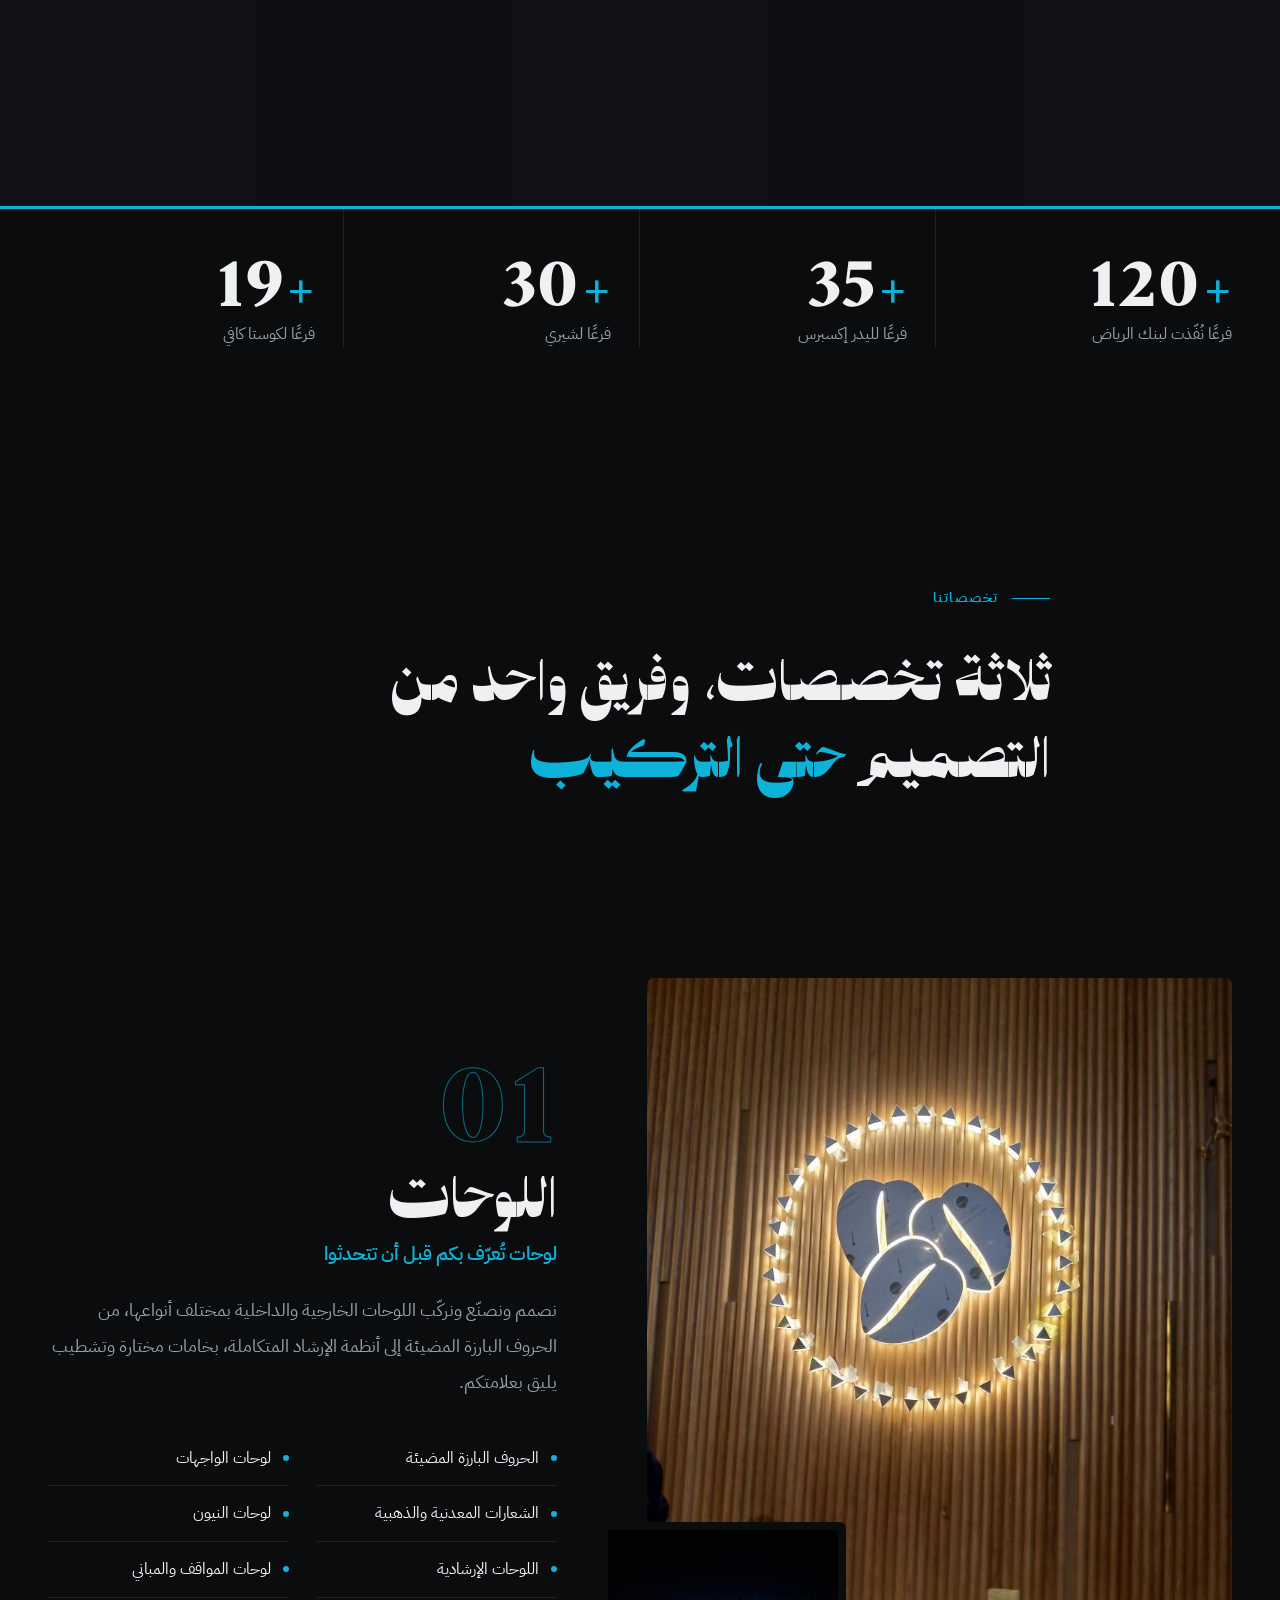
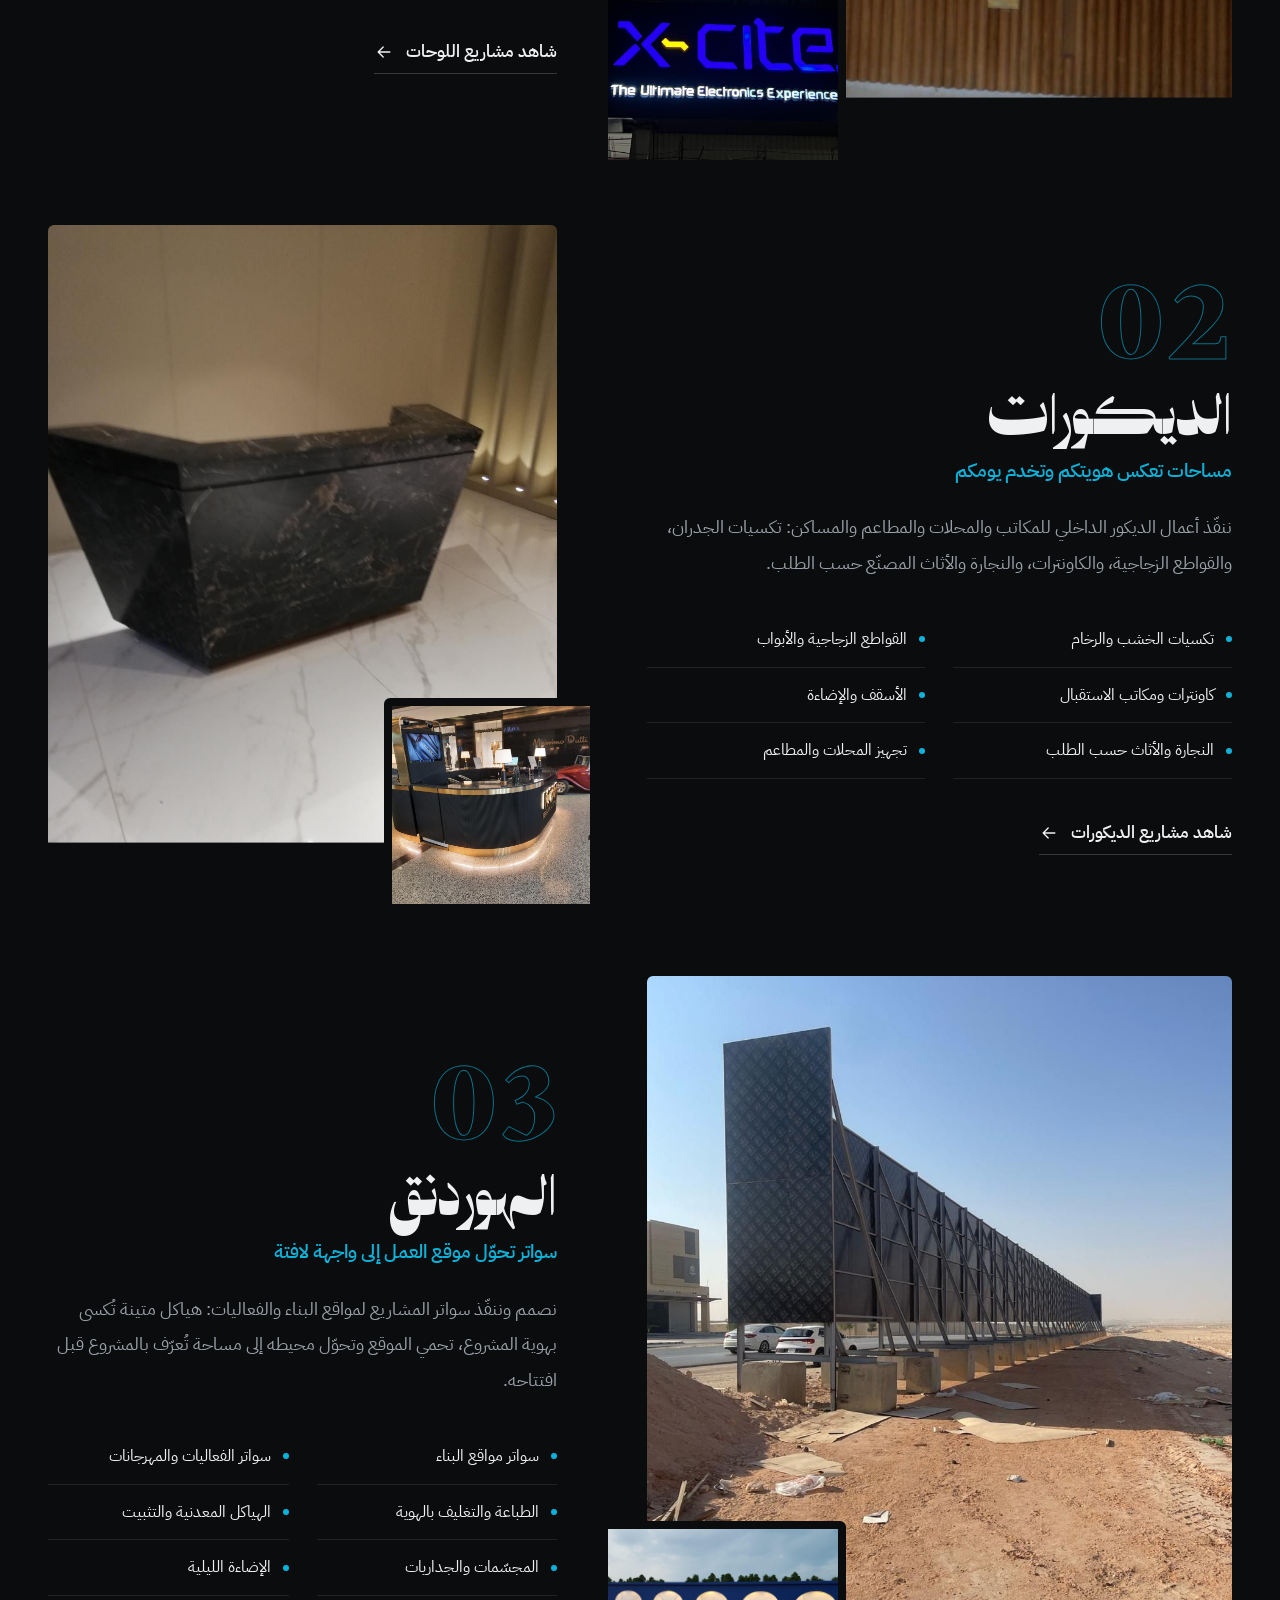
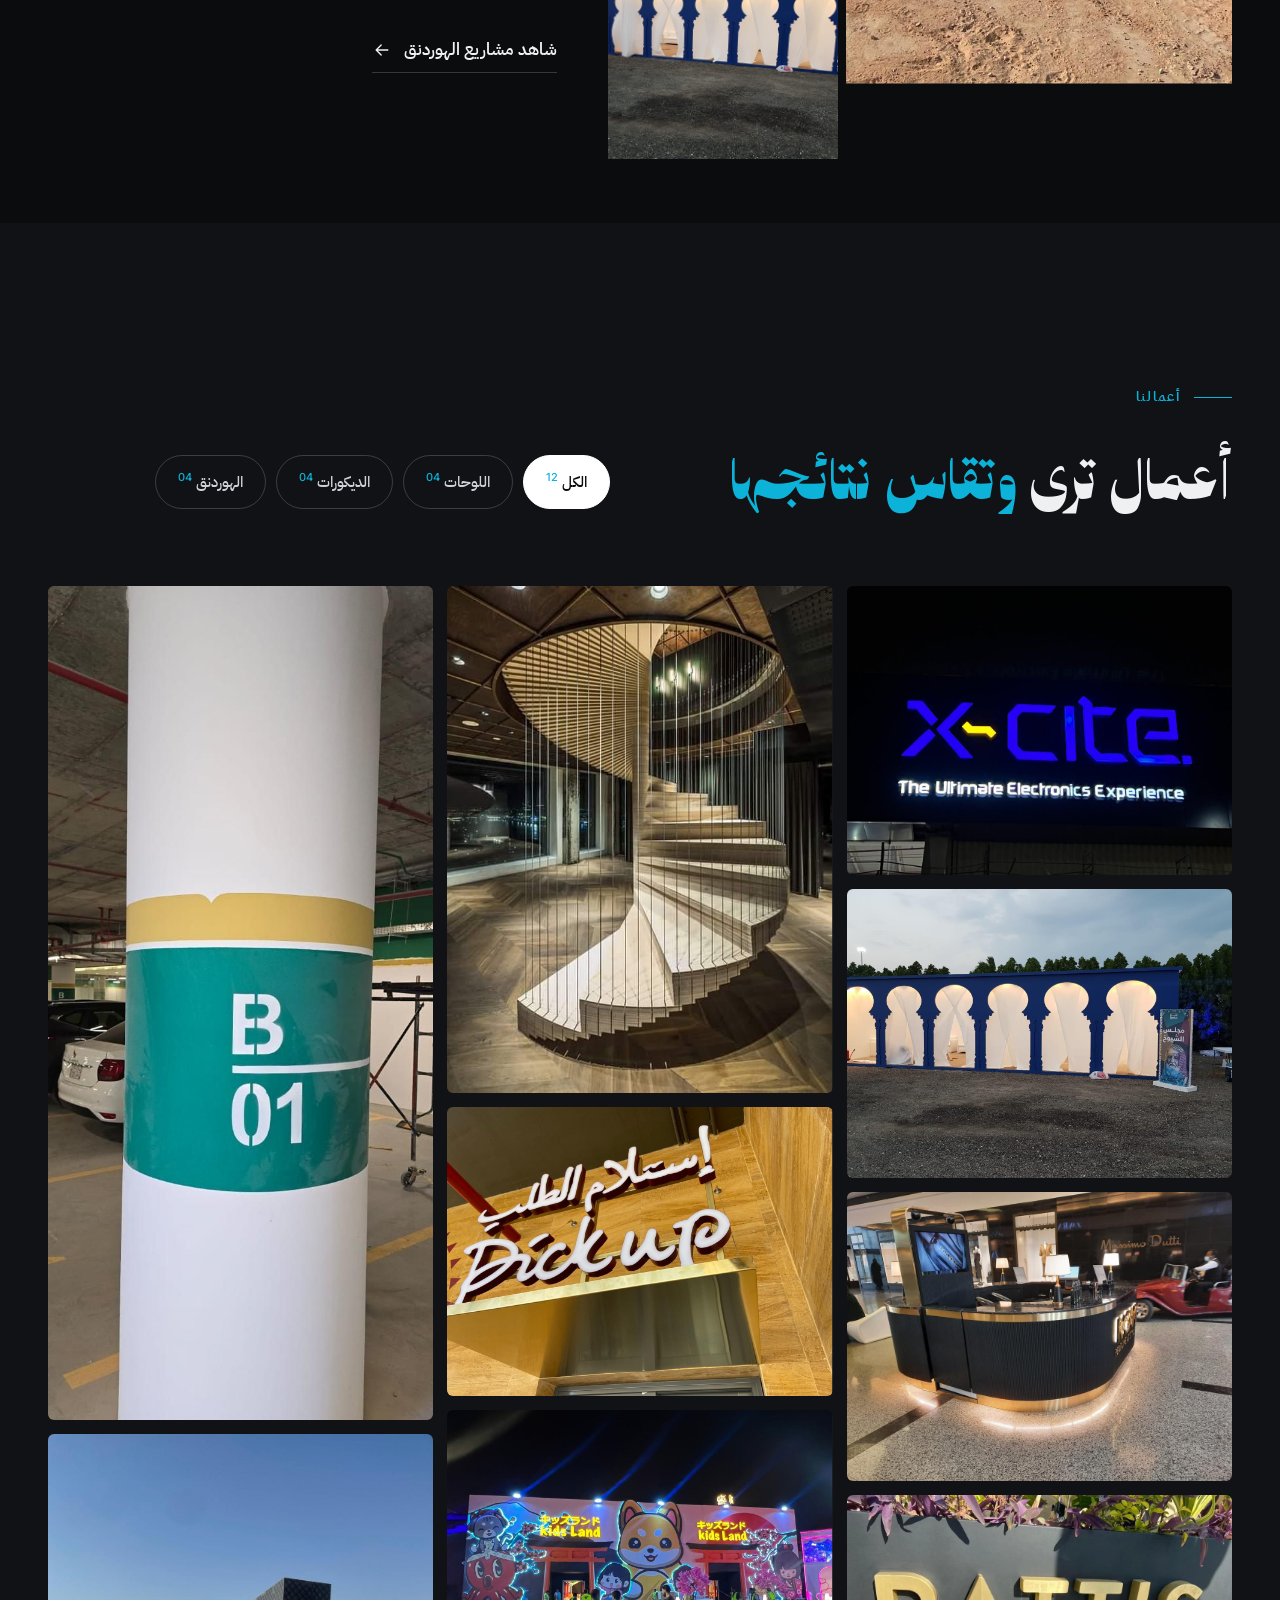
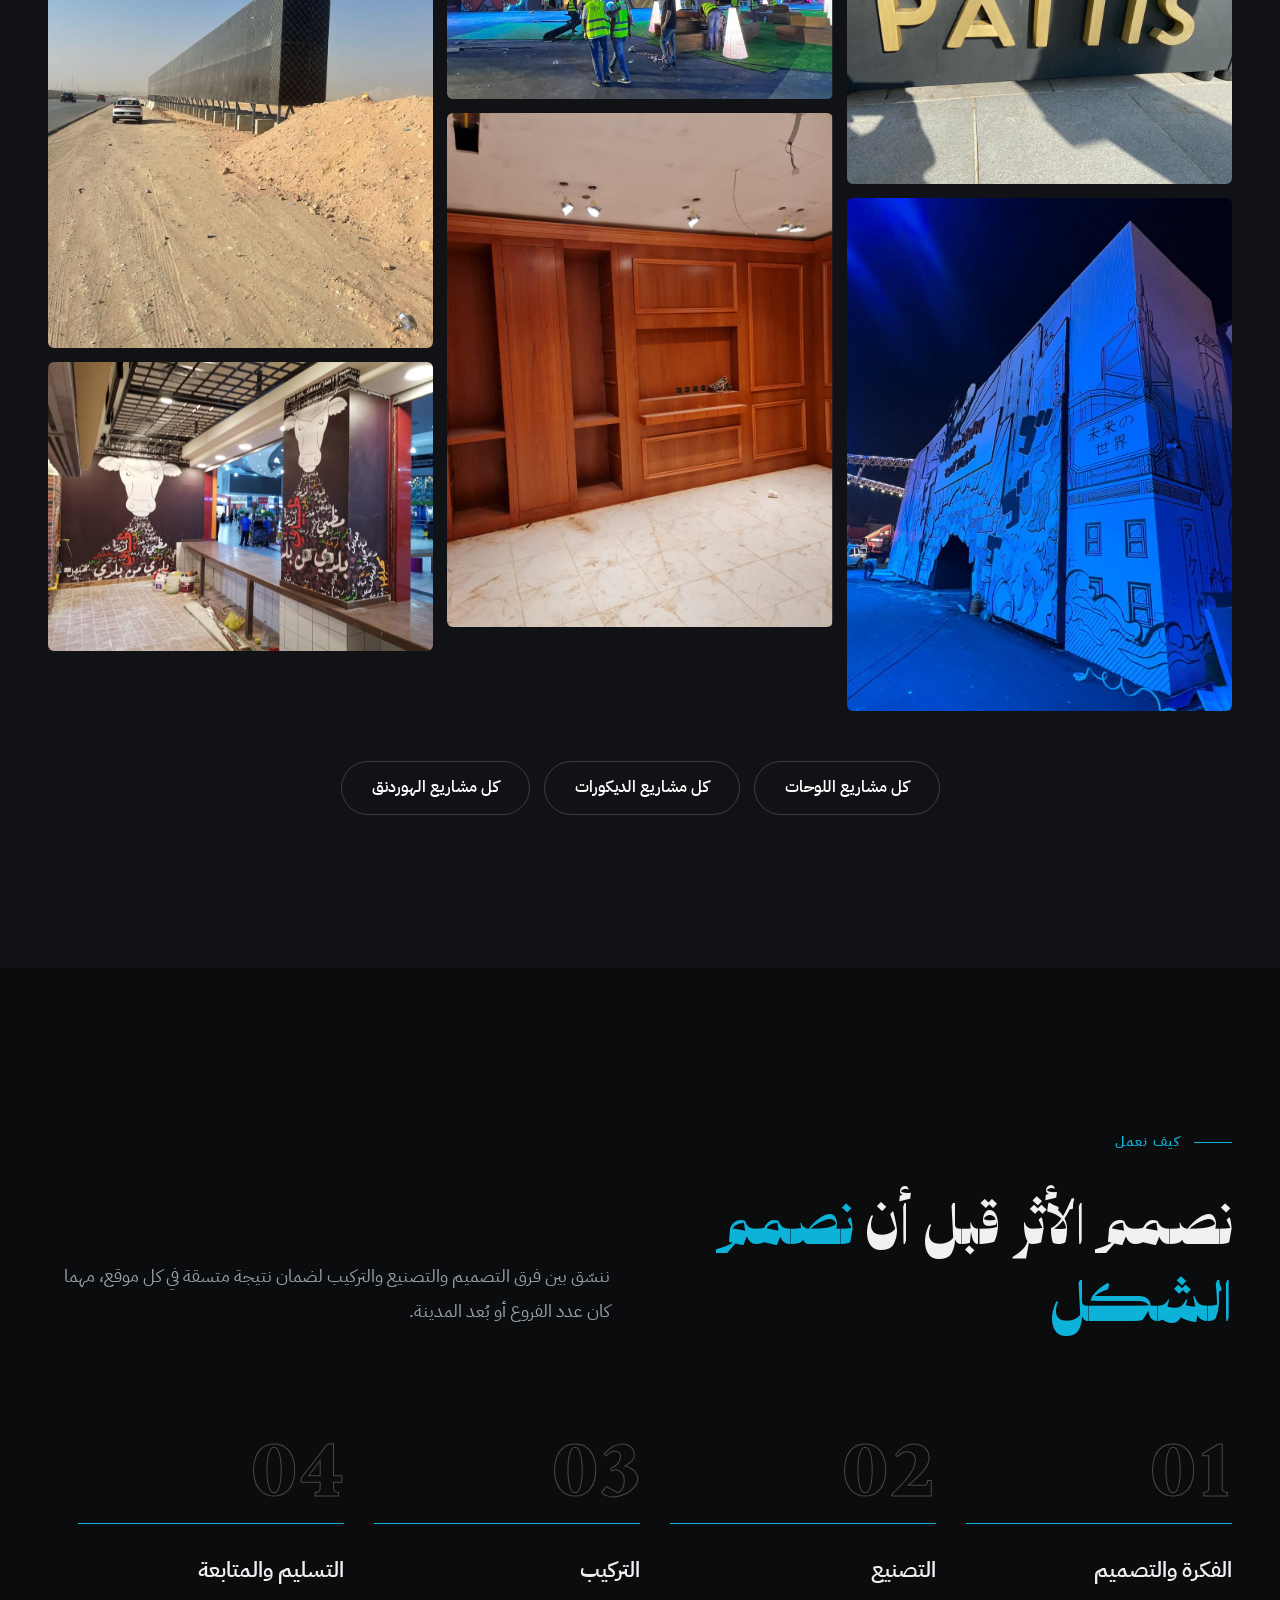
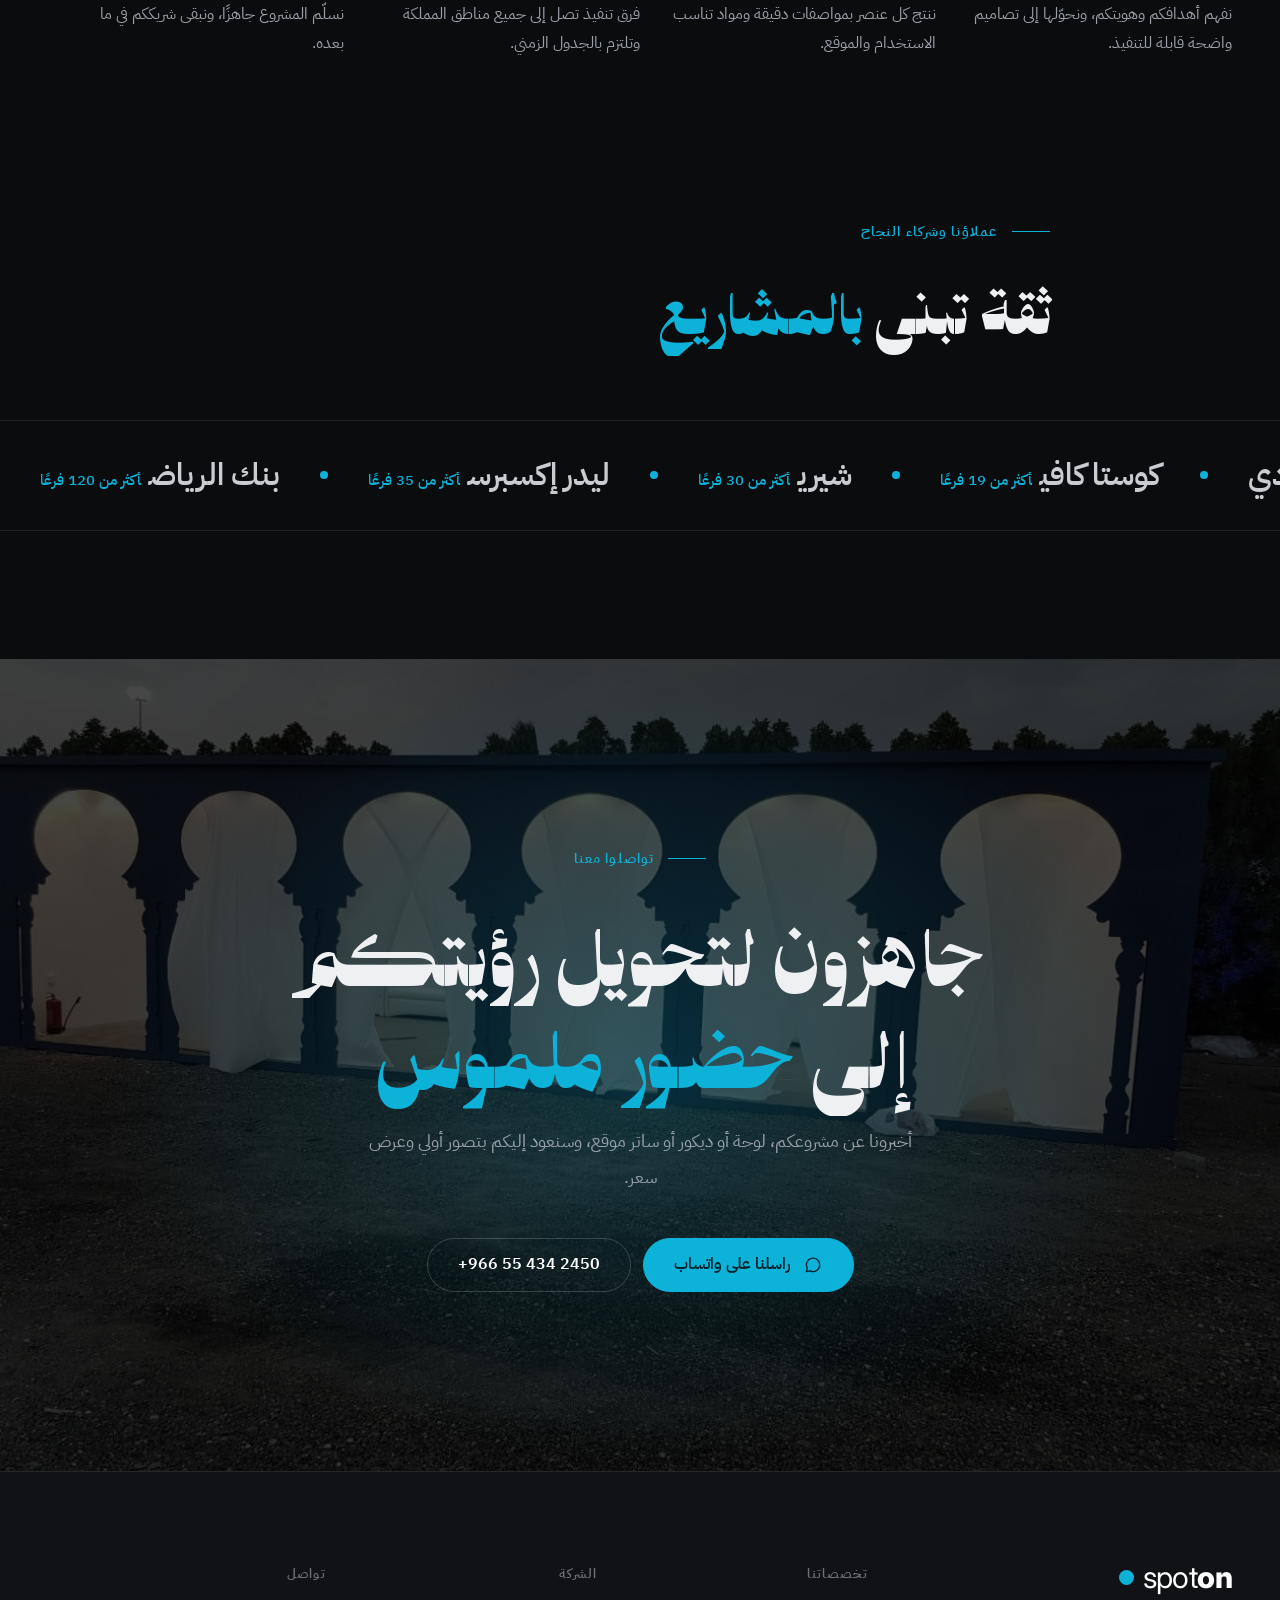
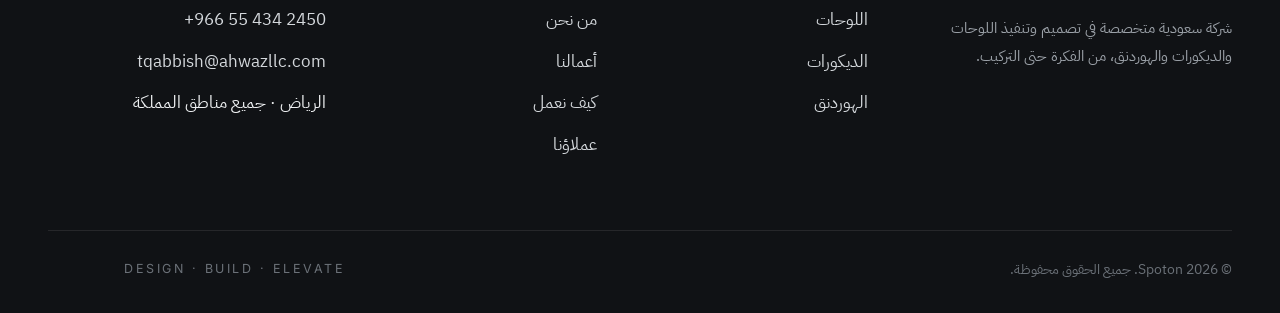
==== commit 0aae3d33: "Redesign website around signage, decor and hoarding" ====
--- a/index.html
+++ b/index.html
@@ -3,255 +3,389 @@
 <head>
   <meta charset="utf-8">
   <meta name="viewport" content="width=device-width, initial-scale=1">
-  <title>Spoton | حلول التصميم والتنفيذ والهوية التجارية</title>
-  <meta name="description" content="Spoton شركة سعودية متخصصة في تصميم وتنفيذ الواجهات الخارجية والديكورات الداخلية والمعارض واللوحات الإرشادية والهوية التجارية في جميع مناطق المملكة.">
-  <meta name="theme-color" content="#141619">
+  <title>Spoton | اللوحات · الديكورات · الهوردنق</title>
+  <meta name="description" content="Spoton شركة سعودية متخصصة في تصميم وتنفيذ اللوحات والديكورات الداخلية والهوردنق (سواتر المشاريع) من الفكرة حتى التركيب في جميع مناطق المملكة.">
+  <meta name="theme-color" content="#0b0c0e">
   <meta property="og:type" content="website">
   <meta property="og:locale" content="ar_SA">
-  <meta property="og:title" content="Spoton | حلول التصميم والتنفيذ والهوية التجارية">
-  <meta property="og:description" content="نحوّل الأفكار إلى واقع ملموس يترك أثرًا — من التصميم حتى التركيب في جميع مناطق المملكة.">
-  <link rel="alternate" hreflang="ar" href="index.html">
-  <link rel="alternate" hreflang="en" href="en/index.html">
+  <meta property="og:title" content="Spoton | اللوحات · الديكورات · الهوردنق">
+  <meta property="og:description" content="نحوّل الأفكار إلى واقع ملموس يترك أثرًا — من التصميم حتى التركيب.">
   <link rel="icon" href="data:image/svg+xml,%3Csvg xmlns='http://www.w3.org/2000/svg' viewBox='0 0 32 32'%3E%3Ccircle cx='16' cy='16' r='13' fill='%230db2d9'/%3E%3C/svg%3E">
   <link rel="preconnect" href="https://fonts.googleapis.com">
   <link rel="preconnect" href="https://fonts.gstatic.com" crossorigin>
-  <link href="https://fonts.googleapis.com/css2?family=IBM+Plex+Sans+Arabic:wght@400;500;600;700&family=Inter:wght@400;800&display=swap" rel="stylesheet">
+  <link href="https://fonts.googleapis.com/css2?family=IBM+Plex+Sans+Arabic:wght@400;500;600&family=Inter:wght@400;800&display=swap" rel="stylesheet">
+  <link rel="preload" href="assets/fonts/Palestine-Regular.ttf" as="font" type="font/ttf" crossorigin>
   <link rel="stylesheet" href="assets/styles.css">
   <script>document.documentElement.classList.add('js');</script>
 </head>
 <body>
   <a class="skip" href="#main">انتقل إلى المحتوى</a>
 
-  <header class="site-header">
-    <nav class="container nav" aria-label="القائمة الرئيسية">
-      <a class="logo" href="#top" aria-label="Spoton — الصفحة الرئيسية"><span class="dot"></span><span>spot<b>on</b></span></a>
-      <ul class="nav-links" id="nav-links">
-        <li><a href="#about">من نحن</a></li>
-        <li><a href="#services">خدماتنا</a></li>
-        <li><a href="#work">أعمالنا</a></li>
-        <li><a href="#clients">عملاؤنا</a></li>
-        <li><a href="#contact">تواصل معنا</a></li>
-      </ul>
-      <div class="nav-actions">
-        <a class="lang" href="en/index.html" hreflang="en" lang="en">EN</a>
-        <a class="btn btn-primary btn-sm" href="https://wa.me/966554342450" target="_blank" rel="noopener">اطلب عرض سعر</a>
-        <button class="menu-toggle" type="button" aria-controls="nav-links" aria-expanded="false" aria-label="فتح القائمة">
-          <svg viewBox="0 0 24 24" class="icon-stroke" aria-hidden="true"><path d="M4 7h16M4 12h16M4 17h16"/></svg>
-        </button>
-      </div>
-    </nav>
+  <div class="curtain" aria-hidden="true">
+    <span style="--i:0"></span><span style="--i:1"></span><span style="--i:2"></span><span style="--i:3"></span><span style="--i:4"></span>
+    <div class="curtain-logo"><span class="logo"><span class="dot"></span><span>spot<b>on</b></span></span><div class="curtain-bar"></div></div>
+  </div>
+  <div class="progress" aria-hidden="true"></div>
+
+  <header class="hdr">
+    <div class="container hdr-inner">
+      <a class="logo" href="index.html" aria-label="Spoton — الرئيسية"><span class="dot"></span><span>spot<b>on</b></span></a>
+      <nav class="nav" aria-label="القائمة الرئيسية">
+        <ul>
+          <li><a class="nav-link" href="index.html" aria-current="page">الرئيسية</a></li>
+          <li class="has-drop">
+            <button class="nav-link" type="button" aria-expanded="false" aria-controls="drop-services">تخصصاتنا
+              <svg viewBox="0 0 24 24" class="ico" aria-hidden="true"><path d="m6 9 6 6 6-6"/></svg>
+            </button>
+            <div class="drop" id="drop-services">
+              <a class="drop-item" href="signage.html"><img src="assets/work/signage/s01.jpg" alt=""><span><b>اللوحات</b><small>حروف مضيئة، واجهات، نيون، وأنظمة إرشاد</small></span><svg viewBox="0 0 24 24" class="ico arr" aria-hidden="true"><path d="M5 12h14M13 6l6 6-6 6"/></svg></a>
+              <a class="drop-item" href="decor.html"><img src="assets/work/decor/d03.jpg" alt=""><span><b>الديكورات</b><small>تكسيات، قواطع، كاونترات، ونجارة حسب الطلب</small></span><svg viewBox="0 0 24 24" class="ico arr" aria-hidden="true"><path d="M5 12h14M13 6l6 6-6 6"/></svg></a>
+              <a class="drop-item" href="hoarding.html"><img src="assets/work/hoarding/h05.jpg" alt=""><span><b>الهوردنق</b><small>سواتر مواقع البناء والفعاليات بهوية المشروع</small></span><svg viewBox="0 0 24 24" class="ico arr" aria-hidden="true"><path d="M5 12h14M13 6l6 6-6 6"/></svg></a>
+            </div>
+          </li>
+          <li><a class="nav-link" href="#work">أعمالنا</a></li>
+          <li><a class="nav-link" href="#about">من نحن</a></li>
+          <li><a class="nav-link" href="#contact">تواصل معنا</a></li>
+        </ul>
+      </nav>
+      <a class="btn btn-cyan btn-sm hdr-cta" href="https://wa.me/966554342450" target="_blank" rel="noopener">اطلب عرض سعر</a>
+      <button class="burger" type="button" aria-controls="mnav" aria-expanded="false" aria-label="فتح القائمة"><span></span><span></span></button>
+    </div>
   </header>
 
+  <div class="mnav" id="mnav">
+    <div class="mnav-strips" aria-hidden="true"><span style="--i:0"></span><span style="--i:1"></span><span style="--i:2"></span><span style="--i:3"></span></div>
+    <div class="mnav-body">
+      <ol>
+        <li style="--i:0"><a href="index.html"><small>01</small>الرئيسية</a></li>
+        <li style="--i:1"><a href="signage.html"><small>02</small>اللوحات</a></li>
+        <li style="--i:2"><a href="decor.html"><small>03</small>الديكورات</a></li>
+        <li style="--i:3"><a href="hoarding.html"><small>04</small>الهوردنق</a></li>
+        <li style="--i:4"><a href="#contact"><small>05</small>تواصل معنا</a></li>
+      </ol>
+      <div class="mnav-foot">
+        <a href="tel:+966554342450" dir="ltr">+966 55 434 2450</a>
+        <a href="mailto:tqabbish@ahwazllc.com">tqabbish@ahwazllc.com</a>
+        <span>الرياض · جميع مناطق المملكة</span>
+      </div>
+    </div>
+  </div>
+
+  <nav class="side-dots" aria-label="أقسام الصفحة">
+    <a href="#hero" data-label="البداية" aria-label="البداية"></a>
+    <a href="#about" data-label="من نحن" aria-label="من نحن"></a>
+    <a href="#services" data-label="تخصصاتنا" aria-label="تخصصاتنا"></a>
+    <a href="#work" data-label="أعمالنا" aria-label="أعمالنا"></a>
+    <a href="#process" data-label="كيف نعمل" aria-label="كيف نعمل"></a>
+    <a href="#contact" data-label="تواصل" aria-label="تواصل"></a>
+  </nav>
+
+  <div class="side-actions">
+    <a class="side-btn wa" href="https://wa.me/966554342450" target="_blank" rel="noopener" aria-label="واتساب">
+      <svg viewBox="0 0 24 24" class="ico" aria-hidden="true"><path d="M20 12a8 8 0 0 1-11.6 7.1L4 20l1.1-4.2A8 8 0 1 1 20 12Z"/></svg><span class="tip">راسلنا على واتساب</span>
+    </a>
+    <a class="side-btn" href="tel:+966554342450" aria-label="اتصال">
+      <svg viewBox="0 0 24 24" class="ico" aria-hidden="true"><path d="M5 4h3.5l2 5-2.5 1.5a11 11 0 0 0 5.5 5.5L15 13.5l5 2V19a2 2 0 0 1-2 2A15 15 0 0 1 3 6a2 2 0 0 1 2-2"/></svg><span class="tip">اتصل بنا</span>
+    </a>
+    <button class="side-btn to-top" type="button" aria-label="العودة للأعلى">
+      <svg class="ring" viewBox="0 0 54 54" aria-hidden="true"><circle cx="27" cy="27" r="25"/></svg>
+      <svg viewBox="0 0 24 24" class="ico" aria-hidden="true"><path d="M12 19V5M6 11l6-6 6 6"/></svg><span class="tip">للأعلى</span>
+    </button>
+  </div>
+
   <main id="main">
-    <section class="hero" id="top">
+    <section class="hero" id="hero">
+      <div class="container hero-head">
+        <div>
+          <p class="kicker">اللوحات · الديكورات · الهوردنق</p>
+          <h1 class="display split">نحوّل الأفكار إلى <span class="accent">واقع ملموس</span> يترك أثرًا</h1>
+        </div>
+        <div class="hero-side reveal">
+          <p class="lead">Spoton شركة سعودية تصمم وتنفّذ اللوحات والديكورات والهوردنق للمنشآت والأعمال، من الفكرة حتى التركيب، في جميع مناطق المملكة.</p>
+          <div class="hero-ctas">
+            <a class="btn btn-cyan magnetic" href="https://wa.me/966554342450" target="_blank" rel="noopener">
+              <svg viewBox="0 0 24 24" class="ico" aria-hidden="true"><path d="M20 12a8 8 0 0 1-11.6 7.1L4 20l1.1-4.2A8 8 0 1 1 20 12Z"/></svg>ابدأ مشروعك
+            </a>
+            <a class="btn magnetic" href="#work">شاهد أعمالنا</a>
+          </div>
+        </div>
+      </div>
+
+      <div class="panels">
+        <a class="panel" href="signage.html">
+          <img src="assets/work/signage/s02.jpg" width="960" height="1280" alt="حروف مضيئة على واجهة مبنى ليلًا">
+          <span class="panel-num">01</span>
+          <span class="panel-body">
+            <span class="panel-title">اللوحات</span>
+            <span class="panel-desc">حروف بارزة مضيئة، لوحات واجهات، نيون، وأنظمة إرشاد متكاملة.</span>
+            <span class="panel-more">اكتشف المشاريع <svg viewBox="0 0 24 24" class="ico" aria-hidden="true"><path d="M5 12h14M13 6l6 6-6 6"/></svg></span>
+          </span>
+        </a>
+        <a class="panel" href="decor.html">
+          <img src="assets/work/decor/d01.jpg" width="1024" height="768" alt="غرفة ملابس بتشطيبات خشبية وإضاءة مخفية">
+          <span class="panel-num">02</span>
+          <span class="panel-body">
+            <span class="panel-title">الديكورات</span>
+            <span class="panel-desc">تكسيات، قواطع زجاجية، كاونترات، ونجارة مصنّعة حسب الطلب.</span>
+            <span class="panel-more">اكتشف المشاريع <svg viewBox="0 0 24 24" class="ico" aria-hidden="true"><path d="M5 12h14M13 6l6 6-6 6"/></svg></span>
+          </span>
+        </a>
+        <a class="panel" href="hoarding.html">
+          <img src="assets/work/hoarding/h01.jpg" width="1280" height="960" alt="ساتر موقع إنشاءات على طريق رئيسي">
+          <span class="panel-num">03</span>
+          <span class="panel-body">
+            <span class="panel-title">الهوردنق</span>
+            <span class="panel-desc">سواتر مواقع البناء والفعاليات، تُكسى بهوية المشروع وتلفت الأنظار.</span>
+            <span class="panel-more">اكتشف المشاريع <svg viewBox="0 0 24 24" class="ico" aria-hidden="true"><path d="M5 12h14M13 6l6 6-6 6"/></svg></span>
+          </span>
+        </a>
+      </div>
+      <div class="scroll-hint" aria-hidden="true"><span>مرّر للأسفل</span></div>
+    </section>
+
+    <div class="marquee" aria-hidden="true">
+      <div class="marquee-track">
+        <span class="word">اللوحات</span><svg class="star" viewBox="0 0 24 24"><path fill="currentColor" d="M12 0c.6 6.4 5.6 11.4 12 12-6.4.6-11.4 5.6-12 12-.6-6.4-5.6-11.4-12-12C6.4 11.4 11.4 6.4 12 0Z"/></svg>
+        <span class="word fill">الديكورات</span><svg class="star" viewBox="0 0 24 24"><path fill="currentColor" d="M12 0c.6 6.4 5.6 11.4 12 12-6.4.6-11.4 5.6-12 12-.6-6.4-5.6-11.4-12-12C6.4 11.4 11.4 6.4 12 0Z"/></svg>
+        <span class="word">الهوردنق</span><svg class="star" viewBox="0 0 24 24"><path fill="currentColor" d="M12 0c.6 6.4 5.6 11.4 12 12-6.4.6-11.4 5.6-12 12-.6-6.4-5.6-11.4-12-12C6.4 11.4 11.4 6.4 12 0Z"/></svg>
+        <span class="word">اللوحات</span><svg class="star" viewBox="0 0 24 24"><path fill="currentColor" d="M12 0c.6 6.4 5.6 11.4 12 12-6.4.6-11.4 5.6-12 12-.6-6.4-5.6-11.4-12-12C6.4 11.4 11.4 6.4 12 0Z"/></svg>
+        <span class="word fill">الديكورات</span><svg class="star" viewBox="0 0 24 24"><path fill="currentColor" d="M12 0c.6 6.4 5.6 11.4 12 12-6.4.6-11.4 5.6-12 12-.6-6.4-5.6-11.4-12-12C6.4 11.4 11.4 6.4 12 0Z"/></svg>
+        <span class="word">الهوردنق</span><svg class="star" viewBox="0 0 24 24"><path fill="currentColor" d="M12 0c.6 6.4 5.6 11.4 12 12-6.4.6-11.4 5.6-12 12-.6-6.4-5.6-11.4-12-12C6.4 11.4 11.4 6.4 12 0Z"/></svg>
+      </div>
+    </div>
+
+    <section class="section" id="about">
       <div class="container">
-        <div class="hero-grid">
+        <div class="about-grid">
           <div>
-            <span class="eyebrow">تصميم · تنفيذ · هوية تجارية</span>
-            <h1>نحوّل الأفكار إلى <em>واقع ملموس</em> يترك أثرًا</h1>
-            <p class="lead">حلول متكاملة في التصميم والتنفيذ والهوية التجارية للمنشآت والأعمال، من الفكرة حتى التركيب في جميع مناطق المملكة.</p>
-            <div class="hero-ctas">
-              <a class="btn btn-primary" href="https://wa.me/966554342450" target="_blank" rel="noopener">
-                <svg viewBox="0 0 24 24" class="icon-stroke" aria-hidden="true"><path d="M20 12a8 8 0 0 1-11.6 7.1L4 20l1.1-4.2A8 8 0 1 1 20 12Z"/></svg>
-                ابدأ مشروعك معنا
-              </a>
-              <a class="btn btn-ghost" href="#work">شاهد أعمالنا</a>
-            </div>
-          </div>
-          <div class="hero-media">
-            <img class="tall" src="assets/work/expo-arch.jpg" width="576" height="1024" alt="جناح معرض بتصميم معماري مستوحى من الطراز التراثي">
-            <img src="assets/work/facade-costa.jpg" width="1024" height="768" alt="واجهة خارجية لفرع كوستا كافي بتكسية مزخرفة">
-            <img src="assets/work/expo-wood.jpg" width="1280" height="960" alt="جناح معرض بواجهات خشبية وإضاءة ليلية">
-          </div>
-        </div>
-
+            <p class="kicker">من نحن</p>
+            <h2 class="display-2 split">شريككم في صناعة <span class="accent">حضور أقوى</span></h2>
+          </div>
+          <div class="reveal">
+            <p class="lead">Spoton شركة سعودية متخصصة في التصميم والتنفيذ. نجمع بين الإبداع والخبرة التنفيذية لنصنع حضورًا متسقًا وعمليًا ومرتبطًا بأهداف العميل، ونركّز خبرتنا في ثلاثة مجالات: اللوحات، والديكورات، والهوردنق.</p>
+            <p class="lead" style="margin-top:18px">فريق واحد يتولى مشروعكم من الفكرة والتصميم إلى التصنيع والتركيب والتسليم، في أي منطقة من مناطق المملكة.</p>
+          </div>
+        </div>
         <div class="stats">
-          <div class="stat reveal"><div class="num">120<span>+</span></div><div class="label">فرعًا نُفّذت لبنك الرياض</div></div>
-          <div class="stat reveal"><div class="num">35<span>+</span></div><div class="label">فرعًا لليدر إكسبرس</div></div>
-          <div class="stat reveal"><div class="num">30<span>+</span></div><div class="label">فرعًا لشيري</div></div>
-          <div class="stat reveal"><div class="num">19<span>+</span></div><div class="label">فرعًا لكوستا كافي</div></div>
-        </div>
-      </div>
-    </section>
-
-    <section class="bg-paper" id="about">
-      <div class="container about-grid">
-        <div class="section-head reveal">
-          <span class="eyebrow">من نحن</span>
-          <h2>شريككم في صناعة حضور أقوى</h2>
-          <p>Spoton شركة سعودية متخصصة في التصميم والتنفيذ وتقديم الحلول المتكاملة للمنشآت والأعمال. نجمع بين الإبداع والتقنية والخبرة التنفيذية لنصنع تجارب متسقة، عملية، ومرتبطة بأهداف العميل.</p>
-        </div>
-        <div class="pillars">
-          <div class="pillar reveal"><span class="n">01</span><h3>إبداع قابل للتنفيذ</h3><p>نبتكر تصاميم جميلة وعملية تتحول إلى نتائج ملموسة على أرض الواقع.</p></div>
-          <div class="pillar reveal"><span class="n">02</span><h3>إدارة متكاملة</h3><p>من الفكرة والتصميم إلى التصنيع والتركيب والتسليم.</p></div>
-          <div class="pillar reveal"><span class="n">03</span><h3>انتشار في المملكة</h3><p>قدرة على تنفيذ المشاريع في جميع مناطق المملكة.</p></div>
-          <div class="pillar reveal"><span class="n">04</span><h3>شراكة طويلة المدى</h3><p>نبني علاقات مستمرة مع عملائنا عبر الجودة والالتزام.</p></div>
+          <div class="stat"><div class="stat-num"><span data-count="120">120</span><span class="plus">+</span></div><div class="stat-label">فرعًا نُفّذت لبنك الرياض</div></div>
+          <div class="stat"><div class="stat-num"><span data-count="35">35</span><span class="plus">+</span></div><div class="stat-label">فرعًا لليدر إكسبرس</div></div>
+          <div class="stat"><div class="stat-num"><span data-count="30">30</span><span class="plus">+</span></div><div class="stat-label">فرعًا لشيري</div></div>
+          <div class="stat"><div class="stat-num"><span data-count="19">19</span><span class="plus">+</span></div><div class="stat-label">فرعًا لكوستا كافي</div></div>
         </div>
       </div>
     </section>
 
     <section id="services">
+      <div class="container section-head single" style="padding-top:clamp(40px,6vw,80px)">
+        <div>
+          <p class="kicker">تخصصاتنا</p>
+          <h2 class="display-2 split">ثلاثة تخصصات، وفريق واحد من التصميم <span class="accent">حتى التركيب</span></h2>
+        </div>
+      </div>
+
+      <article class="spec" id="spec-signage">
+        <div class="container spec-grid">
+          <div class="spec-media">
+            <div class="curtain-img"><img src="assets/work/signage/s09.jpg" width="780" height="1040" loading="lazy" alt="شعار جداري بإضاءة محيطية على تكسية خشبية" data-parallax="0.06"></div>
+            <div class="curtain-img mini"><img src="assets/work/signage/s01.jpg" width="1024" height="768" loading="lazy" alt="لوحة إكس-سايت المضيئة ليلًا"></div>
+          </div>
+          <div class="spec-text">
+            <span class="spec-num" aria-hidden="true">01</span>
+            <h3 class="display-2 split">اللوحات</h3>
+            <p class="spec-tag reveal">لوحات تُعرّف بكم قبل أن تتحدثوا</p>
+            <p class="lead reveal">نصمم ونصنّع ونركّب اللوحات الخارجية والداخلية بمختلف أنواعها، من الحروف البارزة المضيئة إلى أنظمة الإرشاد المتكاملة، بخامات مختارة وتشطيب يليق بعلامتكم.</p>
+            <ul class="spec-list reveal">
+              <li>الحروف البارزة المضيئة</li><li>لوحات الواجهات</li><li>الشعارات المعدنية والذهبية</li>
+              <li>لوحات النيون</li><li>اللوحات الإرشادية</li><li>لوحات المواقف والمباني</li>
+            </ul>
+            <a class="link-arrow reveal" href="signage.html">شاهد مشاريع اللوحات <svg viewBox="0 0 24 24" class="ico" aria-hidden="true"><path d="M5 12h14M13 6l6 6-6 6"/></svg></a>
+          </div>
+        </div>
+      </article>
+
+      <article class="spec flip" id="spec-decor">
+        <div class="container spec-grid">
+          <div class="spec-media">
+            <div class="curtain-img"><img src="assets/work/decor/d08.jpg" width="960" height="1280" loading="lazy" alt="مكتب استقبال من الرخام الأسود" data-parallax="0.06"></div>
+            <div class="curtain-img mini"><img src="assets/work/decor/d03.jpg" width="1024" height="768" loading="lazy" alt="كاونتر استقبال بإضاءة سفلية"></div>
+          </div>
+          <div class="spec-text">
+            <span class="spec-num" aria-hidden="true">02</span>
+            <h3 class="display-2 split">الديكورات</h3>
+            <p class="spec-tag reveal">مساحات تعكس هويتكم وتخدم يومكم</p>
+            <p class="lead reveal">ننفّذ أعمال الديكور الداخلي للمكاتب والمحلات والمطاعم والمساكن: تكسيات الجدران، والقواطع الزجاجية، والكاونترات، والنجارة والأثاث المصنّع حسب الطلب.</p>
+            <ul class="spec-list reveal">
+              <li>تكسيات الخشب والرخام</li><li>القواطع الزجاجية والأبواب</li><li>كاونترات ومكاتب الاستقبال</li>
+              <li>الأسقف والإضاءة</li><li>النجارة والأثاث حسب الطلب</li><li>تجهيز المحلات والمطاعم</li>
+            </ul>
+            <a class="link-arrow reveal" href="decor.html">شاهد مشاريع الديكورات <svg viewBox="0 0 24 24" class="ico" aria-hidden="true"><path d="M5 12h14M13 6l6 6-6 6"/></svg></a>
+          </div>
+        </div>
+      </article>
+
+      <article class="spec" id="spec-hoarding">
+        <div class="container spec-grid">
+          <div class="spec-media">
+            <div class="curtain-img"><img src="assets/work/hoarding/h02.jpg" width="960" height="1280" loading="lazy" alt="ساتر معدني ممتد بطول موقع مشروع" data-parallax="0.06"></div>
+            <div class="curtain-img mini"><img src="assets/work/hoarding/h06.jpg" width="1280" height="960" loading="lazy" alt="أقواس مضاءة لمدخل فعالية"></div>
+          </div>
+          <div class="spec-text">
+            <span class="spec-num" aria-hidden="true">03</span>
+            <h3 class="display-2 split">الهوردنق</h3>
+            <p class="spec-tag reveal">سواتر تحوّل موقع العمل إلى واجهة لافتة</p>
+            <p class="lead reveal">نصمم وننفّذ سواتر المشاريع لمواقع البناء والفعاليات: هياكل متينة تُكسى بهوية المشروع، تحمي الموقع وتحوّل محيطه إلى مساحة تُعرّف بالمشروع قبل افتتاحه.</p>
+            <ul class="spec-list reveal">
+              <li>سواتر مواقع البناء</li><li>سواتر الفعاليات والمهرجانات</li><li>الطباعة والتغليف بالهوية</li>
+              <li>الهياكل المعدنية والتثبيت</li><li>المجسّمات والجداريات</li><li>الإضاءة الليلية</li>
+            </ul>
+            <a class="link-arrow reveal" href="hoarding.html">شاهد مشاريع الهوردنق <svg viewBox="0 0 24 24" class="ico" aria-hidden="true"><path d="M5 12h14M13 6l6 6-6 6"/></svg></a>
+          </div>
+        </div>
+      </article>
+    </section>
+
+    <section class="section" id="work" style="background:var(--bg-2)">
       <div class="container">
-        <div class="section-head reveal">
-          <span class="eyebrow">حلولنا</span>
-          <h2>منظومة خدمات متكاملة</h2>
-          <p>فريق واحد يتولى مشروعكم من التصميم حتى التركيب، لتصل هويتكم بنفس الجودة إلى كل موقع.</p>
-        </div>
-        <div class="services">
-          <article class="service reveal">
-            <div class="icon"><svg viewBox="0 0 24 24" class="icon-stroke" aria-hidden="true"><path d="M3 21h18M5 21V8l7-5 7 5v13M9 21v-6h6v6M9 11h.01M15 11h.01"/></svg></div>
-            <h3>الواجهات الخارجية</h3>
-            <p>تصميم وتنفيذ واجهات تعزز الحضور وتوحد تجربة العلامة عبر الفروع.</p>
-          </article>
-          <article class="service reveal">
-            <div class="icon"><svg viewBox="0 0 24 24" class="icon-stroke" aria-hidden="true"><path d="M5 11V8a2 2 0 0 1 2-2h10a2 2 0 0 1 2 2v3M3 13a2 2 0 0 1 4 0v2h10v-2a2 2 0 0 1 4 0v5H3Zm3 5v2m12-2v2"/></svg></div>
-            <h3>الديكورات الداخلية</h3>
-            <p>مساحات داخلية تعكس شخصية العلامة وتخدم الوظيفة وتجربة الزائر.</p>
-          </article>
-          <article class="service reveal">
-            <div class="icon"><svg viewBox="0 0 24 24" class="icon-stroke" aria-hidden="true"><rect x="3" y="4" width="18" height="12" rx="1.5"/><path d="M8 20h8M12 16v4M7 8h6M7 11h10"/></svg></div>
-            <h3>المعارض والمؤتمرات</h3>
-            <p>تصميم وتنفيذ أجنحة وتجارب تفاعلية تلفت الانتباه وتدعم أهداف المشاركة.</p>
-          </article>
-          <article class="service reveal">
-            <div class="icon"><svg viewBox="0 0 24 24" class="icon-stroke" aria-hidden="true"><path d="M12 3v18M12 5h6.5L21 7.5 18.5 10H12M12 13H5.5L3 15.5 5.5 18H12"/></svg></div>
-            <h3>اللوحات الإرشادية</h3>
-            <p>أنظمة توجيه وهوية مكانية واضحة، من التخطيط حتى التركيب.</p>
-          </article>
-          <article class="service reveal">
-            <div class="icon"><svg viewBox="0 0 24 24" class="icon-stroke" aria-hidden="true"><rect x="3" y="8" width="18" height="4" rx="1"/><path d="M5 12v8h14v-8M12 8v12M12 8S10.5 3.5 8 4.5 9.5 8 12 8Zm0 0s1.5-4.5 4-3.5S14.5 8 12 8Z"/></svg></div>
-            <h3>الهوية والمواد الدعائية</h3>
-            <p>هدايا دعائية ومواد مطبوعة وحلول تعزز حضور العلامة.</p>
-          </article>
-          <article class="service reveal">
-            <div class="icon"><svg viewBox="0 0 24 24" class="icon-stroke" aria-hidden="true"><rect x="3" y="6" width="13" height="12" rx="2"/><path d="m16 10.5 5-3v9l-5-3Z"/></svg></div>
-            <h3>الإنتاج الإبداعي</h3>
-            <p>إنتاج سينمائي وعروض مواهب ومحتوى بصري يخدم الرسالة.</p>
-          </article>
-        </div>
-      </div>
-    </section>
-
-    <section class="bg-ink" id="process">
+        <div class="section-head">
+          <div>
+            <p class="kicker">أعمالنا</p>
+            <h2 class="display-2 split">أعمال تُرى <span class="accent">وتُقاس نتائجها</span></h2>
+          </div>
+          <div class="filters reveal" role="group" aria-label="تصفية الأعمال">
+            <button class="chip" type="button" data-filter="all" aria-pressed="true">الكل<sup>12</sup></button>
+            <button class="chip" type="button" data-filter="signage" aria-pressed="false">اللوحات<sup>04</sup></button>
+            <button class="chip" type="button" data-filter="decor" aria-pressed="false">الديكورات<sup>04</sup></button>
+            <button class="chip" type="button" data-filter="hoarding" aria-pressed="false">الهوردنق<sup>04</sup></button>
+          </div>
+        </div>
+        <div class="gallery">
+          <button class="tile" type="button" data-cat="signage"><img src="assets/work/signage/s01.jpg" width="1024" height="768" loading="lazy" alt="لوحة إكس-سايت المضيئة"><span class="tile-plus" aria-hidden="true"><svg viewBox="0 0 24 24" class="ico"><path d="M12 5v14M5 12h14"/></svg></span><span class="tile-cap"><small>اللوحات</small><span>لوحة إكس-سايت المضيئة</span></span></button>
+          <button class="tile" type="button" data-cat="hoarding"><img src="assets/work/hoarding/h05.jpg" width="1280" height="960" loading="lazy" alt="ساتر فعالية بأقواس تراثية"><span class="tile-plus" aria-hidden="true"><svg viewBox="0 0 24 24" class="ico"><path d="M12 5v14M5 12h14"/></svg></span><span class="tile-cap"><small>الهوردنق</small><span>ساتر فعالية بأقواس تراثية</span></span></button>
+          <button class="tile" type="button" data-cat="decor"><img src="assets/work/decor/d03.jpg" width="1024" height="768" loading="lazy" alt="كاونتر استقبال بإضاءة سفلية"><span class="tile-plus" aria-hidden="true"><svg viewBox="0 0 24 24" class="ico"><path d="M12 5v14M5 12h14"/></svg></span><span class="tile-cap"><small>الديكورات</small><span>كاونتر استقبال بإضاءة سفلية</span></span></button>
+          <button class="tile" type="button" data-cat="signage"><img src="assets/work/signage/s05.jpg" width="1024" height="768" loading="lazy" alt="حروف ذهبية بارزة"><span class="tile-plus" aria-hidden="true"><svg viewBox="0 0 24 24" class="ico"><path d="M12 5v14M5 12h14"/></svg></span><span class="tile-cap"><small>اللوحات</small><span>حروف ذهبية بارزة</span></span></button>
+          <button class="tile" type="button" data-cat="hoarding"><img src="assets/work/hoarding/h09.jpg" width="960" height="1280" loading="lazy" alt="ساتر بتصميم فني مرسوم"><span class="tile-plus" aria-hidden="true"><svg viewBox="0 0 24 24" class="ico"><path d="M12 5v14M5 12h14"/></svg></span><span class="tile-cap"><small>الهوردنق</small><span>ساتر بتصميم فني مرسوم</span></span></button>
+          <button class="tile" type="button" data-cat="decor"><img src="assets/work/decor/d04.jpg" width="563" height="741" loading="lazy" alt="درج بشرائح خشبية"><span class="tile-plus" aria-hidden="true"><svg viewBox="0 0 24 24" class="ico"><path d="M12 5v14M5 12h14"/></svg></span><span class="tile-cap"><small>الديكورات</small><span>درج بشرائح خشبية</span></span></button>
+          <button class="tile" type="button" data-cat="signage"><img src="assets/work/signage/s11.jpg" width="1280" height="960" loading="lazy" alt="حروف معدنية بخط يدوي"><span class="tile-plus" aria-hidden="true"><svg viewBox="0 0 24 24" class="ico"><path d="M12 5v14M5 12h14"/></svg></span><span class="tile-cap"><small>اللوحات</small><span>حروف معدنية بخط يدوي</span></span></button>
+          <button class="tile" type="button" data-cat="hoarding"><img src="assets/work/hoarding/h08.jpg" width="1280" height="960" loading="lazy" alt="واجهة فعالية بشخصيات مجسّمة"><span class="tile-plus" aria-hidden="true"><svg viewBox="0 0 24 24" class="ico"><path d="M12 5v14M5 12h14"/></svg></span><span class="tile-cap"><small>الهوردنق</small><span>واجهة فعالية بشخصيات مجسّمة</span></span></button>
+          <button class="tile" type="button" data-cat="decor"><img src="assets/work/decor/d10.jpg" width="960" height="1280" loading="lazy" alt="تكسيات خشبية كلاسيكية"><span class="tile-plus" aria-hidden="true"><svg viewBox="0 0 24 24" class="ico"><path d="M12 5v14M5 12h14"/></svg></span><span class="tile-cap"><small>الديكورات</small><span>تكسيات خشبية كلاسيكية</span></span></button>
+          <button class="tile" type="button" data-cat="signage"><img src="assets/work/signage/s15.jpg" width="591" height="1280" loading="lazy" alt="نظام إرشاد لمواقف السيارات"><span class="tile-plus" aria-hidden="true"><svg viewBox="0 0 24 24" class="ico"><path d="M12 5v14M5 12h14"/></svg></span><span class="tile-cap"><small>اللوحات</small><span>نظام إرشاد لمواقف السيارات</span></span></button>
+          <button class="tile" type="button" data-cat="hoarding"><img src="assets/work/hoarding/h03.jpg" width="960" height="1280" loading="lazy" alt="هيكل ساتر مرتفع لموقع مشروع"><span class="tile-plus" aria-hidden="true"><svg viewBox="0 0 24 24" class="ico"><path d="M12 5v14M5 12h14"/></svg></span><span class="tile-cap"><small>الهوردنق</small><span>هيكل ساتر مرتفع لموقع مشروع</span></span></button>
+          <button class="tile" type="button" data-cat="decor"><img src="assets/work/decor/d15.jpg" width="1024" height="768" loading="lazy" alt="ديكور مطعم بجدارية خط عربي"><span class="tile-plus" aria-hidden="true"><svg viewBox="0 0 24 24" class="ico"><path d="M12 5v14M5 12h14"/></svg></span><span class="tile-cap"><small>الديكورات</small><span>ديكور مطعم بجدارية خط عربي</span></span></button>
+        </div>
+        <div class="gallery-more reveal">
+          <a class="btn" href="signage.html">كل مشاريع اللوحات</a>
+          <a class="btn" href="decor.html">كل مشاريع الديكورات</a>
+          <a class="btn" href="hoarding.html">كل مشاريع الهوردنق</a>
+        </div>
+      </div>
+    </section>
+
+    <section class="section" id="process">
       <div class="container">
-        <div class="section-head reveal">
-          <span class="eyebrow">كيف نعمل</span>
-          <h2>نصمم الأثر قبل أن نصمم الشكل</h2>
-          <p>ننسق بين فرق التصميم والتنفيذ لضمان نتيجة متسقة في كل موقع.</p>
+        <div class="section-head">
+          <div>
+            <p class="kicker">كيف نعمل</p>
+            <h2 class="display-2 split">نصمم الأثر قبل أن <span class="accent">نصمم الشكل</span></h2>
+          </div>
+          <p class="lead reveal">ننسّق بين فرق التصميم والتصنيع والتركيب لضمان نتيجة متسقة في كل موقع، مهما كان عدد الفروع أو بُعد المدينة.</p>
         </div>
         <ol class="steps">
-          <li class="step reveal"><span class="n">01</span><h3>الفكرة والتصميم</h3><p>نفهم أهدافكم وهويتكم، ونحوّلها إلى تصاميم واضحة قابلة للتنفيذ.</p></li>
-          <li class="step reveal"><span class="n">02</span><h3>التصنيع</h3><p>ننتج كل عنصر بمواصفات دقيقة ومواد تناسب الاستخدام والموقع.</p></li>
-          <li class="step reveal"><span class="n">03</span><h3>التركيب</h3><p>فرق تنفيذ تصل إلى جميع مناطق المملكة وتلتزم بالجدول الزمني.</p></li>
-          <li class="step reveal"><span class="n">04</span><h3>التسليم والمتابعة</h3><p>نسلّم المشروع جاهزًا، ونبقى شريككم في ما بعده.</p></li>
+          <li class="step"><span class="step-num">01</span><div class="step-line"></div><h3>الفكرة والتصميم</h3><p>نفهم أهدافكم وهويتكم، ونحوّلها إلى تصاميم واضحة قابلة للتنفيذ.</p></li>
+          <li class="step"><span class="step-num">02</span><div class="step-line"></div><h3>التصنيع</h3><p>ننتج كل عنصر بمواصفات دقيقة ومواد تناسب الاستخدام والموقع.</p></li>
+          <li class="step"><span class="step-num">03</span><div class="step-line"></div><h3>التركيب</h3><p>فرق تنفيذ تصل إلى جميع مناطق المملكة وتلتزم بالجدول الزمني.</p></li>
+          <li class="step"><span class="step-num">04</span><div class="step-line"></div><h3>التسليم والمتابعة</h3><p>نسلّم المشروع جاهزًا، ونبقى شريككم في ما بعده.</p></li>
         </ol>
       </div>
     </section>
 
-    <section class="bg-paper" id="work">
+    <section id="clients" style="padding-bottom:clamp(90px,10vw,140px)">
+      <div class="container section-head single">
+        <div>
+          <p class="kicker">عملاؤنا وشركاء النجاح</p>
+          <h2 class="display-2 split">ثقة تُبنى <span class="accent">بالمشاريع</span></h2>
+        </div>
+      </div>
+      <div class="marquee reverse clients-band" aria-label="عملاؤنا">
+        <div class="marquee-track">
+          <span class="client">بنك الرياض<small>أكثر من 120 فرعًا</small></span><span class="sep"></span>
+          <span class="client">ليدر إكسبرس<small>أكثر من 35 فرعًا</small></span><span class="sep"></span>
+          <span class="client">شيري<small>أكثر من 30 فرعًا</small></span><span class="sep"></span>
+          <span class="client">كوستا كافي<small>أكثر من 19 فرعًا</small></span><span class="sep"></span>
+          <span class="client">البنك المركزي السعودي</span><span class="sep"></span>
+          <span class="client">الهيئة العامة للغذاء والدواء</span><span class="sep"></span>
+          <span class="client">X-cite</span><span class="sep"></span>
+          <span class="client">جرير</span><span class="sep"></span>
+          <span class="client">فنادق بريرا</span><span class="sep"></span>
+          <span class="client">الحسين توب أب</span><span class="sep"></span>
+          <span class="client" aria-hidden="true">بنك الرياض<small>أكثر من 120 فرعًا</small></span><span class="sep"></span>
+          <span class="client" aria-hidden="true">ليدر إكسبرس<small>أكثر من 35 فرعًا</small></span><span class="sep"></span>
+          <span class="client" aria-hidden="true">شيري<small>أكثر من 30 فرعًا</small></span><span class="sep"></span>
+          <span class="client" aria-hidden="true">كوستا كافي<small>أكثر من 19 فرعًا</small></span><span class="sep"></span>
+          <span class="client" aria-hidden="true">البنك المركزي السعودي</span><span class="sep"></span>
+          <span class="client" aria-hidden="true">الهيئة العامة للغذاء والدواء</span><span class="sep"></span>
+          <span class="client" aria-hidden="true">X-cite</span><span class="sep"></span>
+          <span class="client" aria-hidden="true">جرير</span><span class="sep"></span>
+          <span class="client" aria-hidden="true">فنادق بريرا</span><span class="sep"></span>
+          <span class="client" aria-hidden="true">الحسين توب أب</span><span class="sep"></span>
+        </div>
+      </div>
+    </section>
+
+    <section class="cta" id="contact">
+      <div class="cta-bg"><img src="assets/work/hoarding/h06.jpg" width="1280" height="960" loading="lazy" alt="" data-parallax="0.12"></div>
       <div class="container">
-        <div class="section-head reveal">
-          <span class="eyebrow">مختارات من أعمالنا</span>
-          <h2>أعمال تُرى وتُقاس نتائجها</h2>
-        </div>
-        <div class="filters" role="group" aria-label="تصفية الأعمال">
-          <button class="chip" type="button" data-filter="all" aria-pressed="true">الكل</button>
-          <button class="chip" type="button" data-filter="facade" aria-pressed="false">الواجهات</button>
-          <button class="chip" type="button" data-filter="signage" aria-pressed="false">اللوحات والإرشاد</button>
-          <button class="chip" type="button" data-filter="expo" aria-pressed="false">المعارض</button>
-          <button class="chip" type="button" data-filter="interior" aria-pressed="false">الديكور الداخلي</button>
-          <button class="chip" type="button" data-filter="kiosk" aria-pressed="false">الأكشاك</button>
-        </div>
-        <div class="gallery">
-          <figure data-cat="facade"><button type="button"><img src="assets/work/facade-costa.jpg" width="1024" height="768" loading="lazy" alt="واجهة فرع كوستا كافي بتكسية مزخرفة"></button><figcaption>واجهة فرع كوستا كافي</figcaption></figure>
-          <figure data-cat="expo"><button type="button"><img src="assets/work/expo-wood.jpg" width="1280" height="960" loading="lazy" alt="جناح معرض بواجهات خشبية"></button><figcaption>جناح معرض بواجهات خشبية</figcaption></figure>
-          <figure data-cat="signage"><button type="button"><img src="assets/work/sign-xcite.jpg" width="1024" height="768" loading="lazy" alt="لوحة إكس-سايت المضيئة ليلًا"></button><figcaption>لوحة إكس-سايت المضيئة</figcaption></figure>
-          <figure data-cat="interior"><button type="button"><img src="assets/work/interior-dressing.jpg" width="1024" height="768" loading="lazy" alt="غرفة ملابس بتشطيبات وإضاءة مخفية"></button><figcaption>غرفة ملابس بتشطيبات خاصة</figcaption></figure>
-          <figure data-cat="facade"><button type="button"><img src="assets/work/facade-chery.jpg" width="768" height="1024" loading="lazy" alt="واجهة معرض شيري"></button><figcaption>واجهة معرض شيري</figcaption></figure>
-          <figure data-cat="expo"><button type="button"><img src="assets/work/expo-arabio.jpg" width="768" height="1024" loading="lazy" alt="جناح معرض بإضاءة مدمجة"></button><figcaption>جناح معرض بإضاءة مدمجة</figcaption></figure>
-          <figure data-cat="signage"><button type="button"><img src="assets/work/sign-asharq.jpg" width="960" height="1280" loading="lazy" alt="لوحة حروف مضيئة على واجهة مبنى"></button><figcaption>لوحة حروف مضيئة</figcaption></figure>
-          <figure data-cat="kiosk"><button type="button"><img src="assets/work/kiosk-stc.jpg" width="768" height="1024" loading="lazy" alt="كشك عرض تفاعلي بإضاءة"></button><figcaption>كشك عرض تفاعلي</figcaption></figure>
-          <figure data-cat="facade"><button type="button"><img src="assets/work/facade-riyad-bank.jpg" width="576" height="1024" loading="lazy" alt="واجهة أحد فروع بنك الرياض"></button><figcaption>فرع بنك الرياض</figcaption></figure>
-          <figure data-cat="expo"><button type="button"><img src="assets/work/expo-arch.jpg" width="576" height="1024" loading="lazy" alt="جناح معرض بتصميم معماري تراثي"></button><figcaption>جناح بتصميم معماري تراثي</figcaption></figure>
-          <figure data-cat="signage"><button type="button"><img src="assets/work/wayfinding-parking.jpg" width="591" height="1280" loading="lazy" alt="نظام إرشاد في مواقف السيارات"></button><figcaption>نظام إرشاد لمواقف السيارات</figcaption></figure>
-          <figure data-cat="interior"><button type="button"><img src="assets/work/interior-living.jpg" width="768" height="1024" loading="lazy" alt="مجلس بتكسيات خشبية"></button><figcaption>مجلس بتكسيات خشبية</figcaption></figure>
-          <figure data-cat="signage"><button type="button"><img src="assets/work/sign-braira.jpg" width="768" height="1024" loading="lazy" alt="لوحة فندق بريرا"></button><figcaption>لوحة فنادق بريرا</figcaption></figure>
-          <figure data-cat="expo"><button type="button"><img src="assets/work/expo-trellah.jpg" width="576" height="1024" loading="lazy" alt="جناح معرض بهوية العميل"></button><figcaption>جناح معرض بهوية العميل</figcaption></figure>
-          <figure data-cat="facade"><button type="button"><img src="assets/work/facade-patchi.jpg" width="1280" height="960" loading="lazy" alt="واجهة متجر تجاري"></button><figcaption>واجهة متجر تجاري</figcaption></figure>
-          <figure data-cat="signage"><button type="button"><img src="assets/work/sign-fastfit.jpg" width="1024" height="768" loading="lazy" alt="لوحة واجهة مضيئة لنادٍ رياضي"></button><figcaption>لوحة واجهة مضيئة</figcaption></figure>
-          <figure data-cat="kiosk"><button type="button"><img src="assets/work/kiosk-salam.jpg" width="563" height="1000" loading="lazy" alt="كشك عرض تجاري بشرائح خشبية"></button><figcaption>كشك عرض تجاري</figcaption></figure>
-          <figure data-cat="expo"><button type="button"><img src="assets/work/expo-salonpas.jpg" width="768" height="1024" loading="lazy" alt="جناح معرض تجاري"></button><figcaption>جناح معرض تجاري</figcaption></figure>
-          <figure data-cat="interior"><button type="button"><img src="assets/work/interior-stair.jpg" width="563" height="741" loading="lazy" alt="درج بتصميم خاص"></button><figcaption>درج بتصميم خاص</figcaption></figure>
-          <figure data-cat="signage"><button type="button"><img src="assets/work/sign-dur.jpg" width="1024" height="576" loading="lazy" alt="لوحة حروف بارزة على مبنى"></button><figcaption>لوحة حروف بارزة</figcaption></figure>
-        </div>
-      </div>
-    </section>
-
-    <section id="clients">
-      <div class="container">
-        <div class="section-head reveal">
-          <span class="eyebrow">عملاؤنا وشركاء النجاح</span>
-          <h2>ثقة تُبنى بالمشاريع</h2>
-        </div>
-        <ul class="clients reveal">
-          <li class="client">بنك الرياض<small>أكثر من 120 فرعًا</small></li>
-          <li class="client">ليدر إكسبرس<small>أكثر من 35 فرعًا</small></li>
-          <li class="client">شيري<small>أكثر من 30 فرعًا</small></li>
-          <li class="client">كوستا كافي<small>أكثر من 19 فرعًا</small></li>
-          <li class="client">البنك المركزي السعودي</li>
-          <li class="client">الهيئة العامة للغذاء والدواء</li>
-          <li class="client">X-سايت</li>
-          <li class="client">جرير</li>
-          <li class="client">فنادق بريرا</li>
-          <li class="client">الحسين توب أب</li>
-        </ul>
-        <p class="clients-note reveal">نؤمن أن أفضل دليل على قدرتنا هو ما ننجزه لعملائنا. نعمل وفق معايير واضحة للجودة، وننسق بين فرق التصميم والتنفيذ لضمان نتيجة متسقة في كل موقع.</p>
-      </div>
-    </section>
-
-    <section class="contact" id="contact">
-      <div class="container contact-grid">
-        <div class="section-head reveal">
-          <span class="eyebrow">تواصلوا معنا</span>
-          <h2>جاهزون لتحويل رؤيتكم إلى حضور ملموس</h2>
-          <p>أخبرونا عن مشروعكم، وسنعود إليكم بتصور أولي وعرض سعر.</p>
-          <p style="margin-top:28px"><a class="btn btn-primary" href="https://wa.me/966554342450" target="_blank" rel="noopener">
-            <svg viewBox="0 0 24 24" class="icon-stroke" aria-hidden="true"><path d="M20 12a8 8 0 0 1-11.6 7.1L4 20l1.1-4.2A8 8 0 1 1 20 12Z"/></svg>
-            راسلونا على واتساب
-          </a></p>
-        </div>
-        <div class="contact-cards reveal">
-          <a class="contact-card" href="tel:+966554342450">
-            <span class="icon"><svg viewBox="0 0 24 24" class="icon-stroke" aria-hidden="true"><path d="M5 4h3.5l2 5-2.5 1.5a11 11 0 0 0 5.5 5.5L15 13.5l5 2V19a2 2 0 0 1-2 2A15 15 0 0 1 3 6a2 2 0 0 1 2-2"/></svg></span>
-            <span><small>الهاتف</small><strong dir="ltr">+966 55 434 2450</strong></span>
+        <p class="kicker">تواصلوا معنا</p>
+        <h2 class="display split">جاهزون لتحويل رؤيتكم إلى <span class="accent">حضور ملموس</span></h2>
+        <p class="lead reveal">أخبرونا عن مشروعكم، لوحة أو ديكور أو ساتر موقع، وسنعود إليكم بتصور أولي وعرض سعر.</p>
+        <div class="hero-ctas reveal">
+          <a class="btn btn-cyan magnetic" href="https://wa.me/966554342450" target="_blank" rel="noopener">
+            <svg viewBox="0 0 24 24" class="ico" aria-hidden="true"><path d="M20 12a8 8 0 0 1-11.6 7.1L4 20l1.1-4.2A8 8 0 1 1 20 12Z"/></svg>راسلنا على واتساب
           </a>
-          <a class="contact-card" href="mailto:tqabbish@ahwazllc.com">
-            <span class="icon"><svg viewBox="0 0 24 24" class="icon-stroke" aria-hidden="true"><rect x="3" y="5" width="18" height="14" rx="2"/><path d="m3.5 7 8.5 6 8.5-6"/></svg></span>
-            <span><small>البريد الإلكتروني</small><strong dir="ltr">tqabbish@ahwazllc.com</strong></span>
-          </a>
-          <div class="contact-card">
-            <span class="icon"><svg viewBox="0 0 24 24" class="icon-stroke" aria-hidden="true"><path d="M12 21s-7-6.2-7-11a7 7 0 0 1 14 0c0 4.8-7 11-7 11Z"/><circle cx="12" cy="10" r="2.5"/></svg></span>
-            <span><small>الموقع</small><strong>الرياض · نخدم جميع مناطق المملكة</strong></span>
-          </div>
+          <a class="btn magnetic" href="tel:+966554342450"><span dir="ltr">+966 55 434 2450</span></a>
         </div>
       </div>
     </section>
   </main>
 
-  <footer class="site-footer">
-    <div class="container footer-row">
-      <a class="logo" href="#top" aria-label="Spoton"><span class="dot"></span><span>spot<b>on</b></span></a>
-      <span class="tagline">Design · Build · Elevate</span>
-      <span>© <span data-year>2026</span> Spoton. جميع الحقوق محفوظة.</span>
+  <footer class="footer">
+    <div class="container">
+      <div class="footer-grid">
+        <div class="footer-about">
+          <a class="logo" href="index.html" aria-label="Spoton"><span class="dot"></span><span>spot<b>on</b></span></a>
+          <p>شركة سعودية متخصصة في تصميم وتنفيذ اللوحات والديكورات والهوردنق، من الفكرة حتى التركيب.</p>
+        </div>
+        <div>
+          <h4>تخصصاتنا</h4>
+          <ul><li><a href="signage.html">اللوحات</a></li><li><a href="decor.html">الديكورات</a></li><li><a href="hoarding.html">الهوردنق</a></li></ul>
+        </div>
+        <div>
+          <h4>الشركة</h4>
+          <ul><li><a href="index.html#about">من نحن</a></li><li><a href="index.html#work">أعمالنا</a></li><li><a href="index.html#process">كيف نعمل</a></li><li><a href="index.html#clients">عملاؤنا</a></li></ul>
+        </div>
+        <div>
+          <h4>تواصل</h4>
+          <ul>
+            <li><a href="tel:+966554342450" dir="ltr">+966 55 434 2450</a></li>
+            <li><a href="mailto:tqabbish@ahwazllc.com">tqabbish@ahwazllc.com</a></li>
+            <li>الرياض · جميع مناطق المملكة</li>
+          </ul>
+        </div>
+      </div>
+      <div class="footer-bottom">
+        <span>© <span data-year>2026</span> Spoton. جميع الحقوق محفوظة.</span>
+        <span class="tagline">Design · Build · Elevate</span>
+      </div>
     </div>
   </footer>
 
-  <dialog class="lightbox" aria-label="عرض الصورة">
-    <figure class="lb-figure"><img src="" alt=""><figcaption class="lb-cap"></figcaption></figure>
-    <button class="lb-btn lb-close" type="button" aria-label="إغلاق"><svg viewBox="0 0 24 24" class="icon-stroke" aria-hidden="true"><path d="M6 6l12 12M18 6 6 18"/></svg></button>
-    <button class="lb-btn lb-prev" type="button" aria-label="الصورة السابقة"><svg viewBox="0 0 24 24" class="icon-stroke" aria-hidden="true"><path d="m15 5-7 7 7 7"/></svg></button>
-    <button class="lb-btn lb-next" type="button" aria-label="الصورة التالية"><svg viewBox="0 0 24 24" class="icon-stroke" aria-hidden="true"><path d="m9 5 7 7-7 7"/></svg></button>
-  </dialog>
+  <div class="lightbox" role="dialog" aria-modal="true" aria-label="عرض المشروع" aria-hidden="true">
+    <div class="lb-bg"></div>
+    <div class="lb-top"><span class="lb-count"></span><button class="lb-btn lb-close" type="button" aria-label="إغلاق"><svg viewBox="0 0 24 24" class="ico" aria-hidden="true"><path d="M6 6l12 12M18 6 6 18"/></svg></button></div>
+    <div class="lb-stage"><img alt=""></div>
+    <div class="lb-bottom"><div class="lb-cap"></div></div>
+    <button class="lb-btn lb-nav lb-prev" type="button" aria-label="السابق"><svg viewBox="0 0 24 24" class="ico" aria-hidden="true"><path d="M19 12H5M11 6l-6 6 6 6"/></svg></button>
+    <button class="lb-btn lb-nav lb-next" type="button" aria-label="التالي"><svg viewBox="0 0 24 24" class="ico" aria-hidden="true"><path d="M5 12h14M13 6l6 6-6 6"/></svg></button>
+  </div>
 
   <script src="assets/main.js"></script>
 </body>
--- a/assets/styles.css
+++ b/assets/styles.css
@@ -1,314 +1,635 @@
+@font-face {
+  font-family: "Palestine";
+  src: url("fonts/Palestine-Regular.ttf") format("truetype");
+  font-weight: 400;
+  font-display: swap;
+}
+
 :root {
+  --bg: #0b0c0e;
+  --bg-2: #101215;
+  --surface: #16191d;
+  --surface-2: #1d2126;
+  --line: rgba(255, 255, 255, .09);
+  --line-2: rgba(255, 255, 255, .18);
+  --text: #eef0f2;
+  --muted: #9ba1a8;
+  --dim: #6b7178;
   --cyan: #0db2d9;
-  --cyan-hover: #2cc3e6;
-  --cyan-ink: #077a96;
-  --gray: #727376;
-  --ink: #141619;
-  --ink-2: #1d2024;
-  --line: #e4e6e8;
-  --paper: #f4f5f6;
-  --text: #1b1d20;
-  --muted: #5d6064;
-  --muted-on-dark: #a9adb2;
-  --radius: 18px;
-  --radius-sm: 12px;
-  --container: 1200px;
+  --cyan-2: #3ccaeb;
+  --cyan-deep: #0a4d5e;
+  --display: "Palestine", "IBM Plex Sans Arabic", serif;
   --font: "IBM Plex Sans Arabic", system-ui, -apple-system, "Segoe UI", Tahoma, sans-serif;
-  --font-latin: "Inter", "Helvetica Neue", Arial, sans-serif;
+  --latin: "Inter", "Helvetica Neue", Arial, sans-serif;
+  --ease: cubic-bezier(.77, 0, .18, 1);
+  --ease-out: cubic-bezier(.16, 1, .3, 1);
+  --container: 1320px;
+  --gutter: clamp(16px, 4vw, 48px);
+  --header-h: 84px;
 }
 
 *, *::before, *::after { box-sizing: border-box; }
-html { scroll-behavior: smooth; scroll-padding-top: 84px; }
+html { scroll-behavior: smooth; scroll-padding-top: 90px; background: var(--bg); }
 body {
   margin: 0;
   font-family: var(--font);
   font-size: 17px;
-  line-height: 1.8;
+  line-height: 1.85;
   color: var(--text);
-  background: #fff;
+  background: var(--bg);
   -webkit-font-smoothing: antialiased;
-}
-html[lang="en"] body { line-height: 1.65; }
-body:has(dialog[open]) { overflow: hidden; }
+  overflow-x: hidden;
+}
+body.no-scroll { overflow: hidden; }
 img { display: block; max-width: 100%; }
-a { color: inherit; }
-h1, h2, h3 { font-weight: 700; }
-
-.container { width: min(100% - 32px, var(--container)); margin-inline: auto; }
-
+a { color: inherit; text-decoration: none; }
+button { font: inherit; color: inherit; }
+::selection { background: var(--cyan); color: #04222b; }
+:focus-visible { outline: 2px solid var(--cyan); outline-offset: 4px; }
+
+.container { width: min(100% - 2 * var(--gutter), var(--container)); margin-inline: auto; }
 .skip {
-  position: absolute; inset-inline-start: 16px; top: -60px; z-index: 100;
-  background: var(--cyan); color: var(--ink); padding: 8px 14px; border-radius: 8px; font-weight: 600;
-}
-.skip:focus { top: 12px; }
-:focus-visible { outline: 3px solid var(--cyan); outline-offset: 3px; border-radius: 6px; }
-
-/* Logo */
+  position: fixed; inset-inline-start: 16px; top: -80px; z-index: 2000;
+  padding: 10px 16px; background: var(--cyan); color: #04222b; font-weight: 600;
+}
+.skip:focus { top: 16px; }
+
+/* ---------- Type ---------- */
+.display, .display-2, .display-3 { font-family: var(--display); font-weight: 400; margin: 0; letter-spacing: 0; }
+.display { font-size: clamp(42px, 6.4vw, 104px); line-height: 1.25; }
+.display-2 { font-size: clamp(36px, 4.6vw, 72px); line-height: 1.3; }
+.display-3 { font-size: clamp(28px, 3vw, 44px); line-height: 1.35; }
+.accent { color: var(--cyan); }
+.kicker {
+  display: inline-flex; align-items: center; gap: 14px; margin: 0 0 22px;
+  color: var(--cyan); font-size: 14px; font-weight: 600; letter-spacing: .08em;
+}
+.kicker::before { content: ""; width: 38px; height: 1px; background: currentColor; }
+.lead { color: var(--muted); font-size: clamp(17px, 1.4vw, 20px); line-height: 2; margin: 0; }
+
+/* ---------- Logo ---------- */
 .logo {
-  display: inline-flex; align-items: center; gap: .3em;
-  direction: ltr; font-family: var(--font-latin); font-size: 28px; line-height: 1;
-  letter-spacing: -.02em; color: #fff; text-decoration: none;
-}
-.logo .dot { width: .52em; height: .52em; border-radius: 50%; background: var(--cyan); flex: none; }
+  display: inline-flex; align-items: center; gap: .28em; direction: ltr;
+  font-family: var(--latin); font-size: 30px; line-height: 1; letter-spacing: -.02em; color: #fff;
+}
+.logo .dot { width: .5em; height: .5em; border-radius: 50%; background: var(--cyan); flex: none; transition: transform .5s var(--ease-out); }
+.logo:hover .dot { transform: scale(1.25); }
 .logo b { font-weight: 800; }
 
-/* Buttons */
+/* ---------- Buttons ---------- */
 .btn {
-  display: inline-flex; align-items: center; gap: 10px;
-  padding: 13px 24px; border: 0; border-radius: 999px;
-  font: 600 16px/1.2 var(--font); text-decoration: none; cursor: pointer;
-  transition: transform .2s, background-color .2s, border-color .2s, color .2s;
-}
+  position: relative; isolation: isolate; overflow: hidden;
+  display: inline-flex; align-items: center; justify-content: center; gap: 12px;
+  padding: 16px 30px; border: 1px solid var(--line-2); border-radius: 999px;
+  background: transparent; color: #fff; font-weight: 600; font-size: 16px; line-height: 1.2; cursor: pointer;
+  transition: color .5s var(--ease-out), border-color .5s var(--ease-out), translate .5s var(--ease-out);
+}
+.btn::before {
+  content: ""; position: absolute; inset: 0; z-index: -1; border-radius: inherit;
+  background: var(--cyan); transform: translateY(101%); transition: transform .55s var(--ease-out);
+}
+.btn:hover { color: #04222b; border-color: var(--cyan); }
+.btn:hover::before { transform: translateY(0); }
 .btn svg { width: 20px; height: 20px; flex: none; }
-.btn-primary { background: var(--cyan); color: #062630; }
-.btn-primary:hover { background: var(--cyan-hover); transform: translateY(-1px); }
-.btn-ghost { border: 1px solid rgba(255, 255, 255, .28); color: #fff; }
-.btn-ghost:hover { border-color: var(--cyan); color: var(--cyan); }
-.btn-sm { padding: 9px 16px; font-size: 14px; }
-
-.icon-stroke { fill: none; stroke: currentColor; stroke-width: 1.6; stroke-linecap: round; stroke-linejoin: round; }
-
-/* Header */
-.site-header {
-  position: sticky; top: 0; z-index: 50;
-  background: rgba(20, 22, 25, .82);
-  backdrop-filter: saturate(1.4) blur(12px);
-  -webkit-backdrop-filter: saturate(1.4) blur(12px);
-  border-bottom: 1px solid rgba(255, 255, 255, .06);
-  transition: background-color .2s;
-}
-.site-header.scrolled { background: rgba(20, 22, 25, .95); }
-.nav { display: flex; align-items: center; justify-content: space-between; gap: 24px; height: 72px; }
-.nav-links { display: flex; gap: 30px; margin: 0; padding: 0; list-style: none; }
-.nav-links a { color: #d9dcdf; text-decoration: none; font-weight: 500; font-size: 15px; transition: color .2s; }
-.nav-links a:hover { color: var(--cyan); }
-.nav-actions { display: flex; align-items: center; gap: 12px; }
-.lang {
-  padding: 6px 12px; border: 1px solid rgba(255, 255, 255, .18); border-radius: 999px;
-  color: #d9dcdf; text-decoration: none; font-weight: 600; font-size: 14px; line-height: 1.4;
-}
-.lang:hover { border-color: var(--cyan); color: var(--cyan); }
-.menu-toggle {
-  display: none; width: 44px; height: 44px; padding: 0;
-  border: 1px solid rgba(255, 255, 255, .18); border-radius: 12px;
-  background: transparent; color: #fff; cursor: pointer;
-}
-.menu-toggle svg { width: 22px; height: 22px; margin: auto; }
-
-/* Hero */
-.hero {
-  padding: 80px 0 0; overflow: hidden; color: #fff;
-  background: radial-gradient(1100px 560px at 85% -10%, rgba(13, 178, 217, .2), transparent 60%), var(--ink);
-}
-[dir="rtl"] .hero { background: radial-gradient(1100px 560px at 15% -10%, rgba(13, 178, 217, .2), transparent 60%), var(--ink); }
-.hero-grid { display: grid; grid-template-columns: 1.05fr 1fr; gap: 56px; align-items: center; }
-.eyebrow {
-  display: inline-flex; align-items: center; gap: 10px;
-  color: var(--cyan-ink); font-weight: 600; font-size: 14px; letter-spacing: .04em;
-}
-.eyebrow::before { content: ""; width: 8px; height: 8px; border-radius: 50%; background: var(--cyan); }
-.hero .eyebrow, .bg-ink .eyebrow, .contact .eyebrow { color: var(--cyan); }
-.hero h1 { margin: 18px 0 20px; font-size: clamp(36px, 5.2vw, 62px); line-height: 1.22; letter-spacing: -.01em; }
-.hero h1 em { font-style: normal; color: var(--cyan); }
-.hero .lead { max-width: 32em; margin: 0 0 34px; color: var(--muted-on-dark); font-size: 19px; }
+.btn-cyan { background: var(--cyan); border-color: var(--cyan); color: #04222b; }
+.btn-cyan::before { background: #fff; }
+.btn-cyan:hover { border-color: #fff; }
+.btn-sm { padding: 11px 20px; font-size: 14px; }
+.ico { fill: none; stroke: currentColor; stroke-width: 1.6; stroke-linecap: round; stroke-linejoin: round; }
+
+.link-arrow {
+  display: inline-flex; align-items: center; gap: 12px; padding-bottom: 6px;
+  border-bottom: 1px solid var(--line-2); font-weight: 600; transition: gap .4s var(--ease-out), border-color .4s, color .4s;
+}
+.link-arrow svg { width: 20px; height: 20px; }
+[dir="rtl"] .link-arrow svg { transform: scaleX(-1); }
+.link-arrow:hover { gap: 20px; border-color: var(--cyan); color: var(--cyan); }
+
+/* ---------- Page curtain (dropping curtains between pages) ---------- */
+.curtain { display: none; }
+.js .curtain { position: fixed; inset: 0; z-index: 1500; display: flex; pointer-events: none; }
+.curtain span {
+  flex: 1; height: 100%; background: var(--bg-2);
+  border-bottom: 3px solid var(--cyan);
+  transform: translateY(0);
+  animation: curtain-failsafe 0s 4s forwards;
+}
+.curtain span:nth-child(even) { background: #0d0f12; }
+.curtain-logo {
+  position: absolute; inset: 0; display: grid; place-items: center; transition: opacity .4s;
+}
+.curtain-logo .logo { font-size: clamp(40px, 6vw, 72px); }
+.curtain-logo .logo .dot { animation: dot-pulse 1s var(--ease-out) infinite alternate; }
+.curtain-bar {
+  position: absolute; bottom: 38%; left: 50%; width: 180px; height: 1px; transform: translateX(-50%);
+  background: rgba(255, 255, 255, .12); overflow: hidden;
+}
+.curtain-bar::after { content: ""; position: absolute; inset: 0; background: var(--cyan); transform-origin: right; animation: load-bar 1s var(--ease) forwards; }
+.page-ready .curtain span, .page-leaving .curtain span, .curtain-reset .curtain span { animation: none; }
+.page-ready .curtain span {
+  transform: translateY(101%);
+  transition: transform .95s var(--ease);
+  transition-delay: calc(var(--i) * 70ms);
+}
+.page-ready .curtain-logo { opacity: 0; }
+.curtain-reset .curtain span { transform: translateY(-101%) !important; transition: none !important; }
+.page-leaving .curtain { pointer-events: all; }
+.page-leaving .curtain span {
+  transform: translateY(0);
+  transition: transform .75s var(--ease);
+  transition-delay: calc(var(--i) * 60ms);
+}
+.page-leaving .curtain-logo { opacity: 0; }
+@keyframes curtain-failsafe { to { transform: translateY(101%); } }
+@keyframes dot-pulse { to { transform: scale(1.35); } }
+@keyframes load-bar { from { transform: scaleX(0); } to { transform: scaleX(1); } }
+
+/* ---------- Scroll progress ---------- */
+.progress {
+  position: fixed; top: 0; inset-inline: 0; z-index: 1200; height: 2px;
+  background: var(--cyan); transform: scaleX(0); transform-origin: right;
+}
+[dir="ltr"] .progress { transform-origin: left; }
+
+/* ---------- Header ---------- */
+.hdr {
+  position: fixed; top: 0; inset-inline: 0; z-index: 1000; height: var(--header-h);
+  transition: transform .6s var(--ease-out), background-color .4s, border-color .4s;
+  border-bottom: 1px solid transparent;
+}
+.hdr.scrolled {
+  background: rgba(11, 12, 14, .78);
+  backdrop-filter: blur(16px) saturate(1.3); -webkit-backdrop-filter: blur(16px) saturate(1.3);
+  border-bottom-color: var(--line);
+}
+.hdr.hidden { transform: translateY(-100%); }
+.hdr-inner { display: flex; align-items: center; gap: 40px; height: 100%; }
+.nav { margin-inline-start: auto; }
+.nav > ul { display: flex; align-items: center; gap: 6px; margin: 0; padding: 0; list-style: none; }
+.nav-link {
+  position: relative; display: inline-flex; align-items: center; gap: 6px; padding: 10px 14px;
+  border: 0; background: none; color: #d6dade; font-size: 15.5px; font-weight: 500; cursor: pointer; transition: color .3s;
+}
+.nav-link::after {
+  content: ""; position: absolute; inset-inline: 14px; bottom: 4px; height: 1px; background: var(--cyan);
+  transform: scaleX(0); transform-origin: right; transition: transform .45s var(--ease-out);
+}
+.nav-link:hover, .nav-link[aria-current="page"], .nav-link[aria-expanded="true"] { color: #fff; }
+.nav-link:hover::after, .nav-link[aria-current="page"]::after { transform: scaleX(1); }
+.nav-link svg { width: 14px; height: 14px; transition: transform .4s var(--ease-out); }
+.nav-link[aria-expanded="true"] svg { transform: rotate(180deg); }
+
+/* Dropdown (curtain drop) */
+.has-drop { position: relative; }
+.drop {
+  position: absolute; top: calc(100% + 14px); inset-inline-start: 50%; width: 560px; margin-inline-start: -280px;
+  display: grid; gap: 4px; padding: 10px;
+  background: rgba(20, 23, 27, .97); border: 1px solid var(--line); border-radius: 18px;
+  box-shadow: 0 30px 80px rgba(0, 0, 0, .45);
+  clip-path: inset(0 0 100% 0 round 18px); visibility: hidden;
+  transition: clip-path .6s var(--ease), visibility 0s .6s;
+}
+.drop.open { clip-path: inset(0 0 0 0 round 18px); visibility: visible; transition: clip-path .6s var(--ease), visibility 0s; }
+.drop::before { content: ""; position: absolute; inset-inline: 0; top: -16px; height: 16px; }
+.drop-item {
+  display: grid; grid-template-columns: 96px 1fr auto; align-items: center; gap: 18px; padding: 10px;
+  border-radius: 12px; opacity: 0; transform: translateY(-10px);
+  transition: background-color .3s, opacity .5s var(--ease-out), transform .5s var(--ease-out);
+}
+.drop.open .drop-item { opacity: 1; transform: none; }
+.drop.open .drop-item:nth-child(1) { transition-delay: .12s; }
+.drop.open .drop-item:nth-child(2) { transition-delay: .18s; }
+.drop.open .drop-item:nth-child(3) { transition-delay: .24s; }
+.drop-item:hover { background: rgba(255, 255, 255, .05); }
+.drop-item img { width: 96px; height: 68px; object-fit: cover; border-radius: 8px; transition: transform .6s var(--ease-out); }
+.drop-item:hover img { transform: scale(1.06); }
+.drop-item b { display: block; font-family: var(--display); font-weight: 400; font-size: 24px; line-height: 1.3; }
+.drop-item small { color: var(--muted); font-size: 13.5px; line-height: 1.6; }
+.drop-item .arr { width: 20px; height: 20px; color: var(--dim); transition: color .3s, transform .4s var(--ease-out); }
+[dir="rtl"] .drop-item .arr { transform: scaleX(-1); }
+.drop-item:hover .arr { color: var(--cyan); transform: scaleX(-1) translateX(-4px); }
+
+.burger {
+  display: none; position: relative; width: 48px; height: 48px; margin-inline-start: auto;
+  border: 1px solid var(--line-2); border-radius: 50%; background: transparent; cursor: pointer; z-index: 1101;
+}
+.burger span {
+  position: absolute; inset-inline-start: 14px; width: 18px; height: 1.6px; background: #fff;
+  transition: transform .5s var(--ease), top .5s var(--ease);
+}
+.burger span:nth-child(1) { top: 19px; }
+.burger span:nth-child(2) { top: 27px; }
+.menu-open .burger span:nth-child(1) { top: 23px; transform: rotate(45deg); }
+.menu-open .burger span:nth-child(2) { top: 23px; transform: rotate(-45deg); }
+
+/* Mobile menu: curtains drop, links rise */
+.mnav { position: fixed; inset: 0; z-index: 990; display: flex; visibility: hidden; transition: visibility 0s .9s; }
+.mnav-strips { position: absolute; inset: 0; display: flex; }
+.mnav-strips span {
+  flex: 1; background: var(--bg-2); transform: translateY(-101%);
+  transition: transform .7s var(--ease); transition-delay: calc((3 - var(--i)) * 60ms);
+}
+.mnav-strips span:nth-child(even) { background: #0d0f12; }
+.mnav-body {
+  position: relative; display: flex; flex-direction: column; justify-content: center; gap: 36px;
+  width: 100%; padding: 110px var(--gutter) 40px;
+}
+.mnav ol { margin: 0; padding: 0; list-style: none; }
+.mnav li { overflow: hidden; }
+.mnav li a {
+  display: flex; align-items: baseline; gap: 16px; padding: 6px 0;
+  font-family: var(--display); font-size: clamp(34px, 9vw, 52px); line-height: 1.45;
+  transform: translateY(110%); transition: transform .7s var(--ease-out), color .3s;
+}
+.mnav li a small { font-family: var(--latin); font-size: 13px; color: var(--cyan); }
+.mnav li a:hover { color: var(--cyan); }
+.mnav-foot { display: grid; gap: 6px; color: var(--muted); font-size: 15px; opacity: 0; transition: opacity .5s; }
+.mnav-foot a { color: #fff; justify-self: start; }
+.menu-open .mnav { visibility: visible; transition: visibility 0s; }
+.menu-open .mnav-strips span { transform: translateY(0); transition-delay: calc(var(--i) * 60ms); }
+.menu-open .mnav li a { transform: none; transition-delay: calc(.35s + var(--i) * 60ms); }
+.menu-open .mnav-foot { opacity: 1; transition-delay: .7s; }
+
+/* ---------- Side buttons ---------- */
+.side-actions {
+  position: fixed; inset-inline-end: 22px; bottom: 26px; z-index: 900;
+  display: grid; gap: 10px;
+}
+.side-btn {
+  position: relative; display: grid; place-items: center; width: 52px; height: 52px; padding: 0;
+  border: 1px solid var(--line-2); border-radius: 50%; background: rgba(22, 25, 29, .85);
+  backdrop-filter: blur(10px); -webkit-backdrop-filter: blur(10px);
+  color: #fff; cursor: pointer; transition: background-color .35s, border-color .35s, color .35s, transform .35s var(--ease-out);
+}
+.side-btn > svg { width: 22px; height: 22px; }
+.side-btn:hover { background: var(--cyan); border-color: var(--cyan); color: #04222b; transform: translateY(-2px); }
+.side-btn.wa { background: var(--cyan); border-color: var(--cyan); color: #04222b; }
+.side-btn.wa::after {
+  content: ""; position: absolute; inset: -1px; border-radius: 50%; border: 1px solid var(--cyan);
+  animation: ping 2.4s var(--ease-out) infinite;
+}
+.side-btn .tip {
+  position: absolute; inset-inline-end: calc(100% + 12px); top: 50%; padding: 7px 14px;
+  background: #fff; color: #111; border-radius: 999px; font-size: 13.5px; font-weight: 600; white-space: nowrap;
+  opacity: 0; transform: translate(0, -50%) translateX(10px); pointer-events: none;
+  transition: opacity .3s, transform .4s var(--ease-out);
+}
+[dir="rtl"] .side-btn .tip { transform: translate(0, -50%) translateX(-10px); }
+.side-btn:hover .tip, .side-btn:focus-visible .tip { opacity: 1; transform: translate(0, -50%); }
+.to-top { opacity: 0; transform: translateY(10px); pointer-events: none; }
+.to-top.show { opacity: 1; transform: none; pointer-events: auto; }
+.to-top .ring { position: absolute; inset: -1px; width: calc(100% + 2px); height: calc(100% + 2px); transform: rotate(-90deg); }
+.to-top .ring circle { fill: none; stroke: var(--cyan); stroke-width: 2; stroke-dasharray: 157; stroke-dashoffset: 157; }
+@keyframes ping { 0% { transform: scale(1); opacity: .9; } 80%, 100% { transform: scale(1.55); opacity: 0; } }
+
+.side-dots {
+  position: fixed; inset-inline-start: 22px; top: 50%; z-index: 900; transform: translateY(-50%);
+  display: grid; gap: 14px;
+}
+@media (max-width: 1439px) { .side-dots { display: none; } }
+.side-dots a { position: relative; display: block; width: 8px; height: 8px; border-radius: 999px; background: rgba(255, 255, 255, .28); transition: height .5s var(--ease-out), background-color .3s; }
+.side-dots a.active { height: 30px; background: var(--cyan); }
+.side-dots a::after {
+  content: attr(data-label); position: absolute; inset-inline-start: 22px; top: 50%;
+  padding: 4px 12px; border-radius: 999px; background: rgba(255, 255, 255, .95); color: #111; font-size: 13px; font-weight: 600; white-space: nowrap;
+  opacity: 0; transform: translateY(-50%) translateX(8px); pointer-events: none; transition: opacity .3s, transform .4s var(--ease-out);
+}
+[dir="rtl"] .side-dots a::after { transform: translateY(-50%) translateX(-8px); }
+.side-dots a:hover::after { opacity: 1; transform: translateY(-50%); }
+
+/* ---------- Reveal animations (JS only) ---------- */
+.js .reveal { opacity: 0; transform: translateY(40px); transition: opacity 1s var(--ease-out), transform 1.1s var(--ease-out); }
+.js .reveal.in { opacity: 1; transform: none; }
+.js .split .w { display: inline-block; overflow: hidden; vertical-align: top; padding-block: .22em; margin-block: -.22em; padding-inline: .04em; margin-inline: -.04em; }
+.js .split .w > span { display: inline-block; transform: translateY(110%); transition: transform 1.1s var(--ease-out); transition-delay: calc(var(--d) * 65ms); }
+.js .split.in .w > span { transform: none; }
+
+.curtain-img { position: relative; overflow: hidden; }
+.curtain-img img { width: 100%; height: 100%; object-fit: cover; }
+.js .curtain-img::before, .js .curtain-img::after {
+  content: ""; position: absolute; inset: 0; z-index: 2; transform-origin: bottom;
+  transition: transform 1.15s var(--ease);
+}
+.js .curtain-img::before { background: var(--cyan); transition-delay: .15s; }
+.js .curtain-img::after { background: var(--bg-2); }
+.js .curtain-img img { transform: scale(1.25); transition: transform 1.8s var(--ease-out); }
+.js .curtain-img.in::before, .js .curtain-img.in::after { transform: scaleY(0); }
+.js .curtain-img.in img { transform: scale(1); }
+
+/* ---------- Hero (home) ---------- */
+.hero { position: relative; padding: calc(var(--header-h) + 60px) 0 0; overflow: hidden; }
+.hero::before {
+  content: ""; position: absolute; top: -20%; inset-inline-start: -10%; width: 70vw; height: 70vw; z-index: -1;
+  background: radial-gradient(closest-side, rgba(13, 178, 217, .16), transparent); pointer-events: none;
+}
+.hero-head { display: grid; grid-template-columns: 1.6fr 1fr; gap: 60px; align-items: end; margin-bottom: 56px; }
+.hero-side { display: grid; gap: 28px; padding-bottom: 14px; }
 .hero-ctas { display: flex; flex-wrap: wrap; gap: 12px; }
-.hero-media { display: grid; grid-template-columns: 1fr 1.15fr; grid-template-rows: 230px 230px; gap: 14px; }
-.hero-media img { width: 100%; height: 100%; object-fit: cover; border-radius: var(--radius); }
-.hero-media .tall { grid-row: 1 / span 2; }
-
-.stats { display: grid; grid-template-columns: repeat(4, 1fr); margin-top: 80px; border-top: 1px solid rgba(255, 255, 255, .08); }
-.stat { padding: 30px 24px; border-inline-start: 1px solid rgba(255, 255, 255, .08); }
-.stat:first-child { padding-inline-start: 0; border-inline-start: 0; }
-.stat .num { display: inline-block; direction: ltr; font-family: var(--font-latin); font-weight: 800; font-size: 42px; line-height: 1; }
-.stat .num span { color: var(--cyan); }
-.stat .label { margin-top: 10px; color: var(--muted-on-dark); font-size: 15px; line-height: 1.6; }
-
-/* Sections */
-section { padding: 108px 0; }
-.bg-paper { background: var(--paper); }
-.bg-ink { background: var(--ink); color: #fff; }
-.section-head { max-width: 720px; margin-bottom: 52px; }
-.section-head h2 { margin: 12px 0 14px; font-size: clamp(28px, 3.6vw, 44px); line-height: 1.3; }
-.section-head p { margin: 0; color: var(--muted); font-size: 18px; }
-.bg-ink .section-head p { color: var(--muted-on-dark); }
-
-/* About */
-.about-grid { display: grid; grid-template-columns: 1fr 1.1fr; gap: 64px; align-items: start; }
-.about-grid .section-head { margin-bottom: 0; }
-.about-grid .section-head p { color: #3a3d41; font-size: 19px; line-height: 2; }
-.pillars { display: grid; grid-template-columns: 1fr 1fr; gap: 16px; }
-.pillar { padding: 28px; background: #fff; border: 1px solid var(--line); border-radius: var(--radius); }
-.n { font-family: var(--font-latin); font-weight: 800; font-size: 14px; color: var(--cyan-ink); }
-.pillar h3 { margin: 10px 0 6px; font-size: 20px; line-height: 1.5; }
-.pillar p { margin: 0; color: var(--muted); font-size: 15.5px; line-height: 1.85; }
-
-/* Services */
-.services { display: grid; grid-template-columns: repeat(3, 1fr); gap: 18px; }
-.service {
-  padding: 34px 30px; border-radius: var(--radius); background: var(--paper);
-  transition: background-color .25s, color .25s, transform .25s;
-}
-.service:hover { background: var(--ink); color: #fff; transform: translateY(-4px); }
-.service .icon {
-  display: grid; place-items: center; width: 54px; height: 54px; margin-bottom: 24px;
-  border-radius: 14px; background: #fff; color: var(--cyan-ink); transition: background-color .25s, color .25s;
-}
-.service .icon svg { width: 26px; height: 26px; }
-.service:hover .icon { background: rgba(13, 178, 217, .15); color: var(--cyan); }
-.service h3 { margin: 0 0 8px; font-size: 21px; line-height: 1.5; }
-.service p { margin: 0; color: var(--muted); font-size: 15.5px; line-height: 1.85; transition: color .25s; }
-.service:hover p { color: var(--muted-on-dark); }
+
+.panels { display: flex; gap: 10px; height: clamp(380px, 60vh, 640px); padding-inline: var(--gutter); }
+.panel {
+  position: relative; flex: 1; min-width: 0; overflow: hidden; border-radius: 6px; isolation: isolate;
+  transition: flex .9s var(--ease-out);
+}
+.panels:hover .panel { flex: .75; }
+.panels .panel:hover, .panels .panel:focus-visible { flex: 2.1; }
+.panel img {
+  position: absolute; inset: 0; z-index: -2; width: 100%; height: 100%; object-fit: cover;
+  transform: scale(1.12); filter: grayscale(.4) brightness(.62);
+  transition: transform 1.4s var(--ease-out), filter .9s var(--ease-out);
+}
+.panel:hover img, .panel:focus-visible img { transform: scale(1.02); filter: none; }
+.panel::after {
+  content: ""; position: absolute; inset: 0; z-index: -1;
+  background: linear-gradient(to top, rgba(6, 7, 9, .92) 0%, rgba(6, 7, 9, .25) 55%, transparent 80%);
+}
+.panel-num { position: absolute; top: 24px; inset-inline-start: 26px; font-family: var(--latin); font-size: 14px; font-weight: 800; color: var(--cyan); letter-spacing: .12em; }
+.panel-body { position: absolute; inset-inline: 26px; bottom: 28px; display: grid; gap: 8px; }
+.panel-title { font-family: var(--display); font-size: clamp(36px, 3.6vw, 60px); line-height: 1.3; white-space: nowrap; }
+.panel-desc, .panel-more {
+  max-width: 34em; color: #d4d8dc; font-size: 15.5px; line-height: 1.8;
+  opacity: 0; transform: translateY(16px); transition: opacity .5s, transform .7s var(--ease-out);
+}
+.panel-more { display: inline-flex; align-items: center; gap: 10px; color: var(--cyan); font-weight: 600; }
+.panel-more svg { width: 18px; height: 18px; }
+[dir="rtl"] .panel-more svg { transform: scaleX(-1); }
+.panel:hover .panel-desc, .panel:hover .panel-more, .panel:focus-visible .panel-desc, .panel:focus-visible .panel-more { opacity: 1; transform: none; transition-delay: .2s; }
+.js .panels .panel { clip-path: inset(100% 0 0 0 round 6px); transition: flex .9s var(--ease-out), clip-path 1.2s var(--ease); }
+.js .panels.in .panel { clip-path: inset(0 0 0 0 round 6px); }
+.js .panels.in .panel:nth-child(2) { transition-delay: 0s, .12s; }
+.js .panels.in .panel:nth-child(3) { transition-delay: 0s, .24s; }
+
+.scroll-hint { display: flex; justify-content: center; padding: 34px 0 10px; color: var(--dim); font-size: 13px; letter-spacing: .1em; }
+.scroll-hint span { position: relative; padding-top: 44px; }
+.scroll-hint span::before { content: ""; position: absolute; top: 0; left: 50%; width: 1px; height: 34px; background: linear-gradient(var(--cyan), transparent); animation: drip 2s var(--ease) infinite; transform-origin: top; }
+@keyframes drip { 0% { transform: scaleY(0); } 50% { transform: scaleY(1); transform-origin: top; } 51% { transform-origin: bottom; } 100% { transform: scaleY(0); transform-origin: bottom; } }
+
+/* ---------- Marquee ---------- */
+.marquee { overflow: hidden; direction: ltr; padding: 38px 0; border-block: 1px solid var(--line); user-select: none; }
+.marquee-track { display: flex; width: max-content; animation: marquee 38s linear infinite; }
+.marquee.reverse .marquee-track { animation-direction: reverse; }
+.marquee-track > * { flex: none; }
+.marquee .word {
+  padding-inline: 34px; font-family: var(--display); font-size: clamp(56px, 9vw, 140px); line-height: 1.2;
+  color: transparent; -webkit-text-stroke: 1px rgba(255, 255, 255, .32);
+}
+.marquee .word.fill { color: var(--cyan); -webkit-text-stroke: 0; }
+.marquee .star { align-self: center; width: clamp(24px, 3vw, 44px); height: clamp(24px, 3vw, 44px); color: var(--cyan); }
+.marquee:hover .marquee-track { animation-play-state: paused; }
+@keyframes marquee { to { transform: translateX(-50%); } }
+
+/* ---------- Sections ---------- */
+.section { padding: clamp(90px, 12vw, 160px) 0; position: relative; }
+.section-head { display: grid; grid-template-columns: 1fr 1fr; gap: 60px; align-items: end; margin-bottom: clamp(48px, 6vw, 80px); }
+.section-head.single { grid-template-columns: 1fr; max-width: 820px; }
+
+/* About + counters */
+.about-grid { display: grid; grid-template-columns: 1fr 1fr; gap: 60px; align-items: start; }
+.stats { display: grid; grid-template-columns: repeat(4, 1fr); margin-top: clamp(60px, 8vw, 110px); border-top: 1px solid var(--line); }
+.stat { padding: 36px 28px 0; border-inline-start: 1px solid var(--line); }
+.stat:first-child { border-inline-start: 0; padding-inline-start: 0; }
+.stat-num { display: flex; align-items: baseline; gap: 4px; direction: ltr; justify-content: flex-end; font-family: var(--display); font-size: clamp(52px, 6vw, 96px); line-height: 1; }
+[dir="ltr"] .stat-num { justify-content: flex-start; }
+.stat-num .plus { color: var(--cyan); font-size: .6em; }
+.stat-label { margin-top: 14px; color: var(--muted); font-size: 15.5px; line-height: 1.7; }
+
+/* Specialty showcase */
+.spec { padding: clamp(70px, 9vw, 130px) 0; }
+.spec + .spec { padding-top: 0; }
+.spec-grid { display: grid; grid-template-columns: 1.15fr 1fr; gap: clamp(40px, 7vw, 110px); align-items: center; }
+.spec.flip .spec-media { order: 2; }
+.spec-media { position: relative; }
+.spec-media .curtain-img { aspect-ratio: 4 / 5; border-radius: 6px; }
+.spec-media .mini {
+  position: absolute; width: 42%; aspect-ratio: 1; bottom: -8%; inset-inline-end: -8%;
+  border: 8px solid var(--bg); border-radius: 6px;
+}
+.spec.flip .spec-media .mini { inset-inline-end: auto; inset-inline-start: -8%; }
+.spec-num {
+  display: block; margin-bottom: 8px; font-family: var(--display); font-size: clamp(80px, 10vw, 150px); line-height: 1;
+  color: transparent; -webkit-text-stroke: 1px rgba(13, 178, 217, .6);
+}
+.spec-tag { margin: 10px 0 22px; color: var(--cyan); font-size: 19px; font-weight: 600; }
+.spec-list { display: grid; grid-template-columns: 1fr 1fr; gap: 0 28px; margin: 30px 0 38px; padding: 0; list-style: none; }
+.spec-list li { display: flex; align-items: center; gap: 12px; padding: 13px 0; border-bottom: 1px solid var(--line); font-size: 15.5px; }
+.spec-list li::before { content: ""; width: 6px; height: 6px; border-radius: 50%; background: var(--cyan); flex: none; }
+
+/* Work gallery */
+.filters { display: flex; flex-wrap: wrap; gap: 10px; }
+.chip {
+  position: relative; padding: 11px 22px; border: 1px solid var(--line-2); border-radius: 999px; background: transparent;
+  color: #cfd3d7; font-size: 15px; font-weight: 500; cursor: pointer; transition: color .35s, border-color .35s, background-color .35s;
+}
+.chip sup { font-family: var(--latin); font-size: 11px; color: var(--cyan); margin-inline-start: 4px; }
+.chip:hover { border-color: #fff; color: #fff; }
+.chip[aria-pressed="true"] { background: #fff; border-color: #fff; color: #0b0c0e; }
+.gallery { columns: 3 300px; column-gap: 14px; }
+.tile {
+  position: relative; display: block; width: 100%; margin: 0 0 14px; padding: 0; overflow: hidden; break-inside: avoid;
+  border: 0; border-radius: 6px; background: var(--surface); cursor: zoom-in; text-align: start;
+  transition: opacity .45s var(--ease-out), transform .6s var(--ease-out);
+}
+.tile.is-hiding { opacity: 0; transform: scale(.94); }
+.tile[hidden] { display: none; }
+.tile img { width: 100%; height: auto; transform: scale(1.001); transition: transform 1.1s var(--ease-out), filter .6s; }
+.tile:hover img { transform: scale(1.07); filter: brightness(.55); }
+.tile-cap {
+  position: absolute; inset-inline: 20px; bottom: 18px; display: grid; gap: 2px;
+  opacity: 0; transform: translateY(14px); transition: opacity .45s, transform .6s var(--ease-out);
+}
+.tile-cap small { color: var(--cyan); font-size: 12.5px; font-weight: 600; letter-spacing: .06em; }
+.tile-cap span { color: #fff; font-size: 16px; font-weight: 600; line-height: 1.6; }
+.tile-plus {
+  position: absolute; top: 50%; left: 50%; display: grid; place-items: center; width: 64px; height: 64px; margin: -32px 0 0 -32px;
+  border-radius: 50%; background: var(--cyan); color: #04222b; transform: scale(0); transition: transform .5s var(--ease-out);
+}
+.tile-plus svg { width: 24px; height: 24px; }
+.tile:hover .tile-cap, .tile:focus-visible .tile-cap { opacity: 1; transform: none; }
+.tile:hover .tile-plus { transform: scale(1); }
+@media (hover: none) { .tile-cap { opacity: 1; transform: none; } .tile::after { content: ""; position: absolute; inset: 40% 0 0; background: linear-gradient(transparent, rgba(0, 0, 0, .75)); } .tile-cap { z-index: 1; } }
+.gallery-more { display: flex; flex-wrap: wrap; gap: 14px; justify-content: center; margin-top: 50px; }
+
+/* Lightbox */
+.lightbox { position: fixed; inset: 0; z-index: 1300; display: grid; grid-template-rows: auto 1fr auto; visibility: hidden; transition: visibility 0s .6s; }
+.lightbox.open { visibility: visible; transition: visibility 0s; }
+.lb-bg { position: absolute; inset: 0; background: rgba(6, 7, 9, .96); clip-path: inset(0 0 100% 0); transition: clip-path .65s var(--ease); }
+.lightbox.open .lb-bg { clip-path: inset(0); }
+.lb-top, .lb-bottom { position: relative; display: flex; align-items: center; justify-content: space-between; gap: 16px; padding: 20px var(--gutter); opacity: 0; transition: opacity .4s; }
+.lightbox.open .lb-top, .lightbox.open .lb-bottom { opacity: 1; transition-delay: .35s; }
+.lb-count { font-family: var(--latin); font-size: 14px; color: var(--muted); letter-spacing: .1em; direction: ltr; }
+.lb-count b { color: #fff; }
+.lb-stage { position: relative; display: grid; place-items: center; min-height: 0; padding: 0 90px; }
+.lb-stage img {
+  max-width: 100%; max-height: 100%; object-fit: contain; border-radius: 4px;
+  opacity: 0; transform: scale(.94); transition: opacity .5s, transform .7s var(--ease-out);
+}
+.lightbox.open .lb-stage img.ready { opacity: 1; transform: none; }
+.lb-cap { color: #e3e6e9; font-size: 16px; }
+.lb-cap small { display: block; color: var(--cyan); font-size: 13px; }
+.lb-btn {
+  display: grid; place-items: center; width: 54px; height: 54px; padding: 0; border: 1px solid var(--line-2); border-radius: 50%;
+  background: transparent; color: #fff; cursor: pointer; transition: background-color .3s, border-color .3s, color .3s;
+}
+.lb-btn:hover { background: var(--cyan); border-color: var(--cyan); color: #04222b; }
+.lb-btn svg { width: 22px; height: 22px; }
+.lb-nav { position: absolute; top: 50%; transform: translateY(-50%); }
+.lb-prev { inset-inline-start: var(--gutter); }
+.lb-next { inset-inline-end: var(--gutter); }
+[dir="rtl"] .lb-prev svg, [dir="rtl"] .lb-next svg { transform: scaleX(-1); }
 
 /* Process */
-.steps { display: grid; grid-template-columns: repeat(4, 1fr); margin: 0; padding: 0; list-style: none; }
-.step { position: relative; padding-top: 38px; padding-inline-end: 28px; border-top: 1px solid rgba(255, 255, 255, .14); }
-.step::before {
-  content: ""; position: absolute; top: -6px; inset-inline-start: 0;
-  width: 11px; height: 11px; border-radius: 50%; background: var(--cyan);
-  box-shadow: 0 0 0 6px rgba(13, 178, 217, .16);
-}
-.step .n { color: var(--cyan); }
-.step h3 { margin: 8px 0 6px; font-size: 21px; line-height: 1.5; }
-.step p { margin: 0; color: var(--muted-on-dark); font-size: 15.5px; line-height: 1.85; }
-
-/* Work gallery */
-.filters { display: flex; flex-wrap: wrap; gap: 8px; margin-bottom: 30px; }
-.chip {
-  padding: 8px 18px; border: 1px solid var(--line); border-radius: 999px; background: #fff;
-  color: var(--text); font: 500 15px/1.5 var(--font); cursor: pointer; transition: background-color .2s, color .2s, border-color .2s;
-}
-.chip:hover { border-color: var(--ink); }
-.chip[aria-pressed="true"] { background: var(--ink); border-color: var(--ink); color: #fff; }
-.gallery { columns: 3 280px; column-gap: 16px; }
-.gallery figure {
-  position: relative; margin: 0 0 16px; overflow: hidden; break-inside: avoid;
-  border-radius: var(--radius-sm); background: #dfe2e5;
-}
-.gallery figure[hidden] { display: none; }
-.gallery button { display: block; width: 100%; padding: 0; border: 0; background: none; cursor: zoom-in; }
-.gallery img { width: 100%; height: auto; transition: transform .6s ease; }
-.gallery figure:hover img { transform: scale(1.04); }
-.gallery figcaption {
-  position: absolute; inset-inline: 0; bottom: 0; padding: 40px 16px 14px;
-  background: linear-gradient(transparent, rgba(0, 0, 0, .72));
-  color: #fff; font-size: 14.5px; font-weight: 500; line-height: 1.6;
-  opacity: 0; transition: opacity .25s; pointer-events: none;
-}
-.gallery figure:hover figcaption, .gallery figure:focus-within figcaption { opacity: 1; }
-@media (hover: none) { .gallery figcaption { opacity: 1; } }
-
-/* Lightbox */
-.lightbox {
-  width: 100vw; height: 100vh; max-width: 100vw; max-height: 100vh; margin: 0; padding: 0;
-  border: 0; background: transparent;
-}
-.lightbox[open] { display: grid; place-items: center; }
-.lightbox::backdrop { background: rgba(8, 9, 11, .92); }
-.lb-figure { display: grid; justify-items: center; gap: 14px; margin: 0; padding: 64px 84px; }
-.lb-figure img { width: auto; height: auto; max-width: min(1100px, 100%); max-height: 78vh; border-radius: 12px; }
-.lb-cap { color: #e6e8ea; font-size: 15px; }
-.lb-btn {
-  position: absolute; display: grid; place-items: center; width: 48px; height: 48px; padding: 0;
-  border: 1px solid rgba(255, 255, 255, .22); border-radius: 50%; background: rgba(255, 255, 255, .06);
-  color: #fff; cursor: pointer; transition: background-color .2s, border-color .2s;
-}
-.lb-btn:hover { background: rgba(13, 178, 217, .2); border-color: var(--cyan); }
-.lb-btn svg { width: 22px; height: 22px; }
-[dir="rtl"] .lb-prev svg, [dir="rtl"] .lb-next svg { transform: scaleX(-1); }
-.lb-close { top: 20px; inset-inline-end: 20px; }
-.lb-prev { top: 50%; inset-inline-start: 20px; transform: translateY(-50%); }
-.lb-next { top: 50%; inset-inline-end: 20px; transform: translateY(-50%); }
+.steps { display: grid; grid-template-columns: repeat(4, 1fr); gap: 0; margin: 0; padding: 0; list-style: none; counter-reset: s; }
+.step { position: relative; padding: 0 0 0 30px; padding-inline: 0 30px; }
+.step-num { display: block; font-family: var(--display); font-size: clamp(64px, 7vw, 110px); line-height: 1; color: transparent; -webkit-text-stroke: 1px rgba(255, 255, 255, .25); transition: color .6s, -webkit-text-stroke-color .6s; }
+.step:hover .step-num { color: var(--cyan); -webkit-text-stroke-color: var(--cyan); }
+.step-line { position: relative; height: 1px; margin: 26px 0 26px; background: var(--line); }
+.step-line::after { content: ""; position: absolute; inset: 0; background: var(--cyan); transform: scaleX(0); transform-origin: right; transition: transform 1.2s var(--ease); }
+[dir="ltr"] .step-line::after { transform-origin: left; }
+.step.in .step-line::after { transform: scaleX(1); }
+.step h3 { margin: 0 0 10px; font-size: 22px; font-weight: 600; }
+.step p { margin: 0; color: var(--muted); font-size: 15.5px; line-height: 1.85; }
+.js .steps .step:nth-child(2) .step-line::after { transition-delay: .2s; }
+.js .steps .step:nth-child(3) .step-line::after { transition-delay: .4s; }
+.js .steps .step:nth-child(4) .step-line::after { transition-delay: .6s; }
 
 /* Clients */
-.clients {
-  display: grid; grid-template-columns: repeat(5, 1fr); margin: 0; padding: 0; list-style: none;
-  border-top: 1px solid var(--line); border-inline-start: 1px solid var(--line);
-}
-.client {
-  display: flex; flex-direction: column; justify-content: center; gap: 4px; min-height: 128px; padding: 26px 18px;
-  border-bottom: 1px solid var(--line); border-inline-end: 1px solid var(--line);
-  text-align: center; font-weight: 600; font-size: 17px; line-height: 1.5;
-}
-.client small { color: var(--cyan-ink); font-size: 13.5px; font-weight: 600; }
-.clients-note { max-width: 760px; margin: 36px 0 0; color: var(--muted); font-size: 17px; }
-
-/* Contact */
-.contact { color: #fff; background: linear-gradient(135deg, #0b3e4c 0%, var(--ink) 62%); }
-[dir="rtl"] .contact { background: linear-gradient(225deg, #0b3e4c 0%, var(--ink) 62%); }
-.contact-grid { display: grid; grid-template-columns: 1.1fr 1fr; gap: 56px; align-items: center; }
-.contact .section-head { margin-bottom: 32px; }
-.contact .section-head p { color: var(--muted-on-dark); }
-.contact-cards { display: grid; gap: 12px; }
-.contact-card {
-  display: flex; align-items: center; gap: 16px; padding: 20px 22px;
-  border: 1px solid rgba(255, 255, 255, .1); border-radius: var(--radius-sm); background: rgba(255, 255, 255, .06);
-  color: #fff; text-decoration: none; transition: background-color .2s, border-color .2s;
-}
-a.contact-card:hover { background: rgba(13, 178, 217, .12); border-color: rgba(13, 178, 217, .5); }
-.contact-card .icon {
-  display: grid; place-items: center; flex: none; width: 46px; height: 46px;
-  border-radius: 12px; background: rgba(13, 178, 217, .15); color: var(--cyan);
-}
-.contact-card .icon svg { width: 22px; height: 22px; }
-.contact-card small { display: block; color: var(--muted-on-dark); font-size: 13.5px; line-height: 1.5; }
-.contact-card strong { font-size: 18px; font-weight: 600; line-height: 1.5; overflow-wrap: anywhere; }
+.clients-band { padding: 26px 0; }
+.clients-band .client { direction: rtl; unicode-bidi: isolate; padding-inline: 40px; font-size: clamp(22px, 2.4vw, 32px); font-weight: 600; color: #c9cdd2; white-space: nowrap; }
+.clients-band .client small { color: var(--cyan); font-size: .5em; margin-inline-start: 8px; font-weight: 500; }
+.clients-band .sep { align-self: center; width: 8px; height: 8px; border-radius: 50%; background: var(--cyan); }
+
+/* CTA */
+.cta { position: relative; overflow: hidden; padding: clamp(110px, 14vw, 200px) 0; text-align: center; isolation: isolate; }
+.cta-bg { position: absolute; inset: -10% 0; z-index: -2; }
+.cta-bg img { width: 100%; height: 100%; object-fit: cover; filter: grayscale(.5) brightness(.28); }
+.cta::after { content: ""; position: absolute; inset: 0; z-index: -1; background: radial-gradient(60% 70% at 50% 50%, rgba(13, 178, 217, .22), transparent 70%); }
+.cta .display { max-width: 16ch; margin: 0 auto 26px; }
+.cta .lead { max-width: 560px; margin: 0 auto 42px; }
+.cta .hero-ctas { justify-content: center; }
 
 /* Footer */
-.site-footer { padding: 40px 0; background: #0e0f11; color: var(--muted-on-dark); font-size: 14.5px; }
-.footer-row { display: flex; flex-wrap: wrap; align-items: center; justify-content: space-between; gap: 20px; }
-.footer-row .logo { font-size: 24px; }
-.tagline { direction: ltr; font-family: var(--font-latin); letter-spacing: .12em; font-size: 13px; text-transform: uppercase; }
-
-/* Reveal on scroll (only when JS runs) */
-.js .reveal { opacity: 0; transform: translateY(18px); transition: opacity .7s ease, transform .7s ease; }
-.js .reveal.in { opacity: 1; transform: none; }
-
+.footer { padding: 90px 0 30px; border-top: 1px solid var(--line); background: var(--bg-2); }
+.footer-grid { display: grid; grid-template-columns: 1.4fr 1fr 1fr 1.2fr; gap: 40px; }
+.footer h4 { margin: 0 0 18px; color: var(--dim); font-size: 13px; font-weight: 600; letter-spacing: .08em; }
+.footer ul { display: grid; gap: 10px; margin: 0; padding: 0; list-style: none; }
+.footer ul a { color: #d4d8dc; transition: color .3s; }
+.footer ul a:hover { color: var(--cyan); }
+.footer-about p { max-width: 30em; margin: 20px 0 0; color: var(--muted); font-size: 15px; }
+.footer-bottom { display: flex; flex-wrap: wrap; justify-content: space-between; gap: 16px; margin-top: 70px; padding-top: 26px; padding-inline-end: 76px; border-top: 1px solid var(--line); color: var(--dim); font-size: 14px; }
+.tagline { direction: ltr; font-family: var(--latin); font-size: 12.5px; letter-spacing: .2em; text-transform: uppercase; }
+
+/* ---------- Specialty pages ---------- */
+.page-hero { position: relative; padding: calc(var(--header-h) + 70px) 0 clamp(70px, 8vw, 120px); overflow: hidden; }
+.page-hero::before {
+  content: ""; position: absolute; top: -30%; inset-inline-end: -20%; width: 70vw; height: 70vw; z-index: -1;
+  background: radial-gradient(closest-side, rgba(13, 178, 217, .14), transparent); pointer-events: none;
+}
+.crumbs { display: flex; gap: 10px; margin-bottom: 30px; color: var(--dim); font-size: 14px; }
+.crumbs a:hover { color: var(--cyan); }
+.page-hero-grid { display: grid; grid-template-columns: 1fr 1.05fr; gap: clamp(40px, 6vw, 90px); align-items: center; }
+.page-hero .display { font-size: clamp(64px, 10vw, 160px); line-height: 1.4; }
+.page-hero .spec-tag { margin-top: 14px; font-size: clamp(19px, 1.8vw, 24px); }
+.page-hero .lead { margin-bottom: 36px; }
+.page-hero-media { position: relative; display: grid; grid-template-columns: 1fr .62fr; gap: 12px; height: clamp(420px, 70vh, 680px); }
+.page-hero-media .curtain-img { border-radius: 6px; height: 100%; }
+.page-hero-media .col { display: grid; grid-template-rows: 1fr 1fr; gap: 12px; }
+.page-hero-media .col .curtain-img:nth-child(2)::before { transition-delay: .35s; }
+.page-hero-media .col .curtain-img:nth-child(2)::after { transition-delay: .2s; }
+
+/* Services list with floating preview */
+.svc-list { margin: 0; padding: 0; list-style: none; border-top: 1px solid var(--line); counter-reset: svc; }
+.svc {
+  position: relative; display: grid; grid-template-columns: 90px 1fr 1.1fr 40px; gap: 30px; align-items: center;
+  padding: 34px 0; border-bottom: 1px solid var(--line); cursor: default;
+}
+.svc::before {
+  content: ""; position: absolute; inset: 0; z-index: -1; background: linear-gradient(90deg, transparent, rgba(13, 178, 217, .07), transparent);
+  opacity: 0; transition: opacity .5s;
+}
+.svc:hover::before { opacity: 1; }
+.svc-n { font-family: var(--latin); font-weight: 800; font-size: 14px; color: var(--cyan); letter-spacing: .12em; }
+.svc h3 { margin: 0; font-family: var(--display); font-weight: 400; font-size: clamp(26px, 2.8vw, 42px); line-height: 1.35; transition: transform .6s var(--ease-out), color .4s; }
+.svc:hover h3 { color: var(--cyan); transform: translateX(-12px); }
+[dir="ltr"] .svc:hover h3 { transform: translateX(12px); }
+.svc p { margin: 0; color: var(--muted); font-size: 15.5px; line-height: 1.85; }
+.svc .arr { width: 26px; height: 26px; color: var(--dim); transition: color .4s, transform .5s var(--ease-out); }
+[dir="rtl"] .svc .arr { transform: scaleX(-1) rotate(-45deg); }
+.svc:hover .arr { color: var(--cyan); transform: scaleX(-1) rotate(0deg); }
+.hover-preview {
+  position: fixed; top: 0; left: 0; z-index: 800; width: 300px; height: 220px; overflow: hidden; border-radius: 8px;
+  pointer-events: none; opacity: 0; transform: translate(-50%, -50%) scale(.6); transition: opacity .35s, transform .5s var(--ease-out);
+  box-shadow: 0 30px 60px rgba(0, 0, 0, .5);
+}
+.hover-preview.show { opacity: 1; transform: translate(-50%, -50%) scale(1); }
+.hover-preview img { width: 100%; height: 100%; object-fit: cover; }
+
+/* Next specialty */
+.next-spec { position: relative; display: block; overflow: hidden; padding: clamp(90px, 12vw, 170px) 0; border-top: 1px solid var(--line); text-align: center; isolation: isolate; }
+.next-spec img { position: absolute; inset: 0; z-index: -2; width: 100%; height: 100%; object-fit: cover; filter: brightness(.3) grayscale(.3); transform: scale(1.15); opacity: 0; transition: opacity .8s, transform 1.4s var(--ease-out); }
+.next-spec:hover img { opacity: 1; transform: scale(1); }
+.next-spec small { display: block; margin-bottom: 10px; color: var(--cyan); font-size: 15px; font-weight: 600; letter-spacing: .08em; }
+.next-spec .display { display: block; font-size: clamp(64px, 12vw, 190px); line-height: 1.2; transition: color .5s; }
+.next-spec:hover .display { color: var(--cyan); }
+.next-spec .circle {
+  display: inline-grid; place-items: center; width: 84px; height: 84px; margin-top: 20px; border: 1px solid var(--line-2); border-radius: 50%;
+  transition: background-color .4s, border-color .4s, color .4s, transform .6s var(--ease-out);
+}
+.next-spec .circle svg { width: 28px; height: 28px; }
+[dir="rtl"] .next-spec .circle svg { transform: scaleX(-1); }
+.next-spec:hover .circle { background: var(--cyan); border-color: var(--cyan); color: #04222b; transform: scale(1.1); }
+
+/* ---------- Reduced motion ---------- */
 @media (prefers-reduced-motion: reduce) {
   html { scroll-behavior: auto; }
-  *, *::before, *::after { transition: none !important; animation: none !important; }
-  .js .reveal { opacity: 1; transform: none; }
-}
-
-/* Responsive */
-@media (max-width: 1024px) {
-  .hero-grid, .about-grid, .contact-grid { grid-template-columns: 1fr; gap: 44px; }
-  .hero-media { grid-template-rows: 200px 200px; }
-  .services { grid-template-columns: repeat(2, 1fr); }
-  .steps { grid-template-columns: repeat(2, 1fr); row-gap: 44px; }
-  .clients { grid-template-columns: repeat(3, 1fr); }
+  *, *::before, *::after { animation: none !important; transition-duration: .01ms !important; transition-delay: 0s !important; }
+  .js .curtain { display: none; }
+  .js .reveal, .js .split .w > span, .js .curtain-img img { opacity: 1; transform: none; }
+  .js .curtain-img::before, .js .curtain-img::after { display: none; }
+  .js .panels .panel { clip-path: none; }
+}
+
+/* ---------- Responsive ---------- */
+@media (max-width: 1100px) {
+  .nav, .hdr-cta { display: none; }
+  .burger { display: block; }
+  .hero-head, .section-head, .about-grid, .page-hero-grid { grid-template-columns: 1fr; gap: 30px; }
+  .spec-grid { grid-template-columns: 1fr; }
+  .spec.flip .spec-media { order: 0; }
+  .spec-media .mini { width: 36%; inset-inline-end: 4% !important; inset-inline-start: auto !important; bottom: -6%; }
   .stats { grid-template-columns: repeat(2, 1fr); }
   .stat { padding-inline-start: 0; border-inline-start: 0; }
-  .stat:nth-child(even) { padding-inline-start: 24px; border-inline-start: 1px solid rgba(255, 255, 255, .08); }
-  .stat:nth-child(n + 3) { border-top: 1px solid rgba(255, 255, 255, .08); }
-}
-
-@media (max-width: 960px) {
-  .menu-toggle { display: grid; }
-  .nav-actions .btn { display: none; }
-  .nav-links {
-    display: none; position: absolute; top: 72px; inset-inline: 0;
-    flex-direction: column; gap: 0; padding: 8px 16px 20px;
-    background: rgba(20, 22, 25, .98); border-bottom: 1px solid rgba(255, 255, 255, .08);
-  }
-  .nav-links a { display: block; padding: 14px 4px; font-size: 17px; border-bottom: 1px solid rgba(255, 255, 255, .06); }
-  .site-header.open .nav-links { display: flex; }
-}
-
-@media (max-width: 640px) {
+  .stat:nth-child(even) { padding-inline-start: 28px; border-inline-start: 1px solid var(--line); }
+  .stat:nth-child(n + 3) { border-top: 1px solid var(--line); margin-top: 36px; }
+  .steps { grid-template-columns: repeat(2, 1fr); row-gap: 50px; }
+  .footer-grid { grid-template-columns: 1fr 1fr; }
+  .side-dots { display: none; }
+  .svc { grid-template-columns: 60px 1fr 30px; }
+  .svc p { grid-column: 2 / 3; }
+  .svc .arr { grid-row: 1; grid-column: 3; }
+}
+
+@media (max-width: 760px) {
+  :root { --header-h: 72px; }
   body { font-size: 16px; }
-  section { padding: 76px 0; }
-  .hero { padding-top: 52px; }
-  .hero .lead { font-size: 17px; }
-  .hero-media { grid-template-rows: 150px 150px; gap: 10px; }
-  .stats { margin-top: 56px; }
-  .stat { padding: 22px 0; }
+  .panels { flex-direction: column; height: auto; gap: 8px; }
+  .panel, .panels:hover .panel, .panels .panel:hover { flex: none; height: 250px; }
+  .panel img { filter: brightness(.6); }
+  .panel-desc { opacity: 1; transform: none; }
+  .panel-more { display: none; }
+  .spec-list { grid-template-columns: 1fr; }
+  .stat-num { font-size: 54px; }
   .stat:nth-child(even) { padding-inline-start: 18px; }
-  .stat .num { font-size: 34px; }
-  .pillars, .services, .steps { grid-template-columns: 1fr; }
-  .clients { grid-template-columns: repeat(2, 1fr); }
-  .client { min-height: 104px; font-size: 15.5px; }
-  .gallery { columns: 2 150px; column-gap: 10px; }
-  .gallery figure { margin-bottom: 10px; }
-  .lb-figure { padding: 72px 12px 96px; }
-  .lb-prev, .lb-next { top: auto; bottom: 24px; transform: none; }
-}
+  .steps { grid-template-columns: 1fr; }
+  .footer-grid { grid-template-columns: 1fr; }
+  .gallery { columns: 2 140px; column-gap: 8px; }
+  .tile { margin-bottom: 8px; }
+  .lb-stage { padding: 0 12px; }
+  .lb-nav { top: auto; bottom: 18px; transform: none; }
+  .lb-bottom { padding-inline: 90px; }
+  .page-hero-media { height: 420px; }
+  .svc { grid-template-columns: 44px 1fr; gap: 14px 16px; padding: 26px 0; }
+  .svc .arr { display: none; }
+  .side-actions { inset-inline-end: 14px; bottom: 16px; }
+  .side-btn { width: 48px; height: 48px; }
+  .side-btn .tip { display: none; }
+}
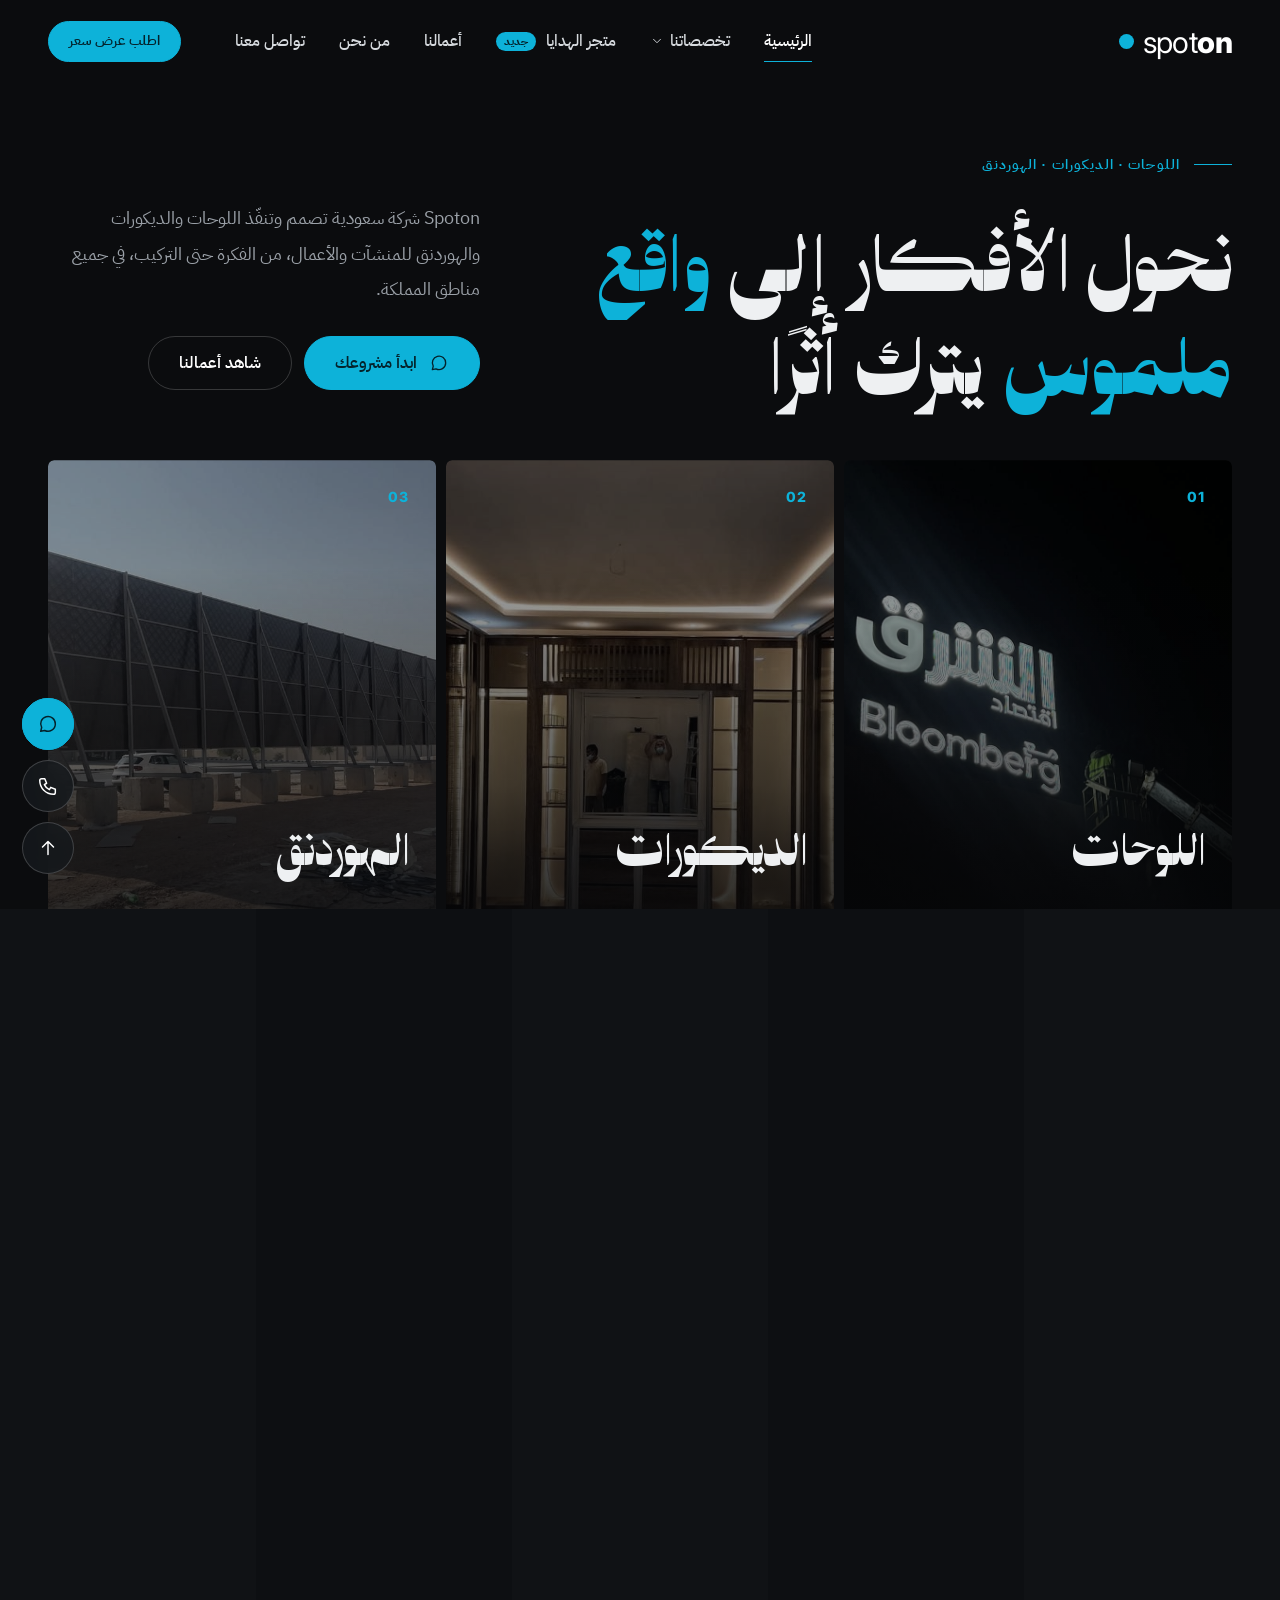
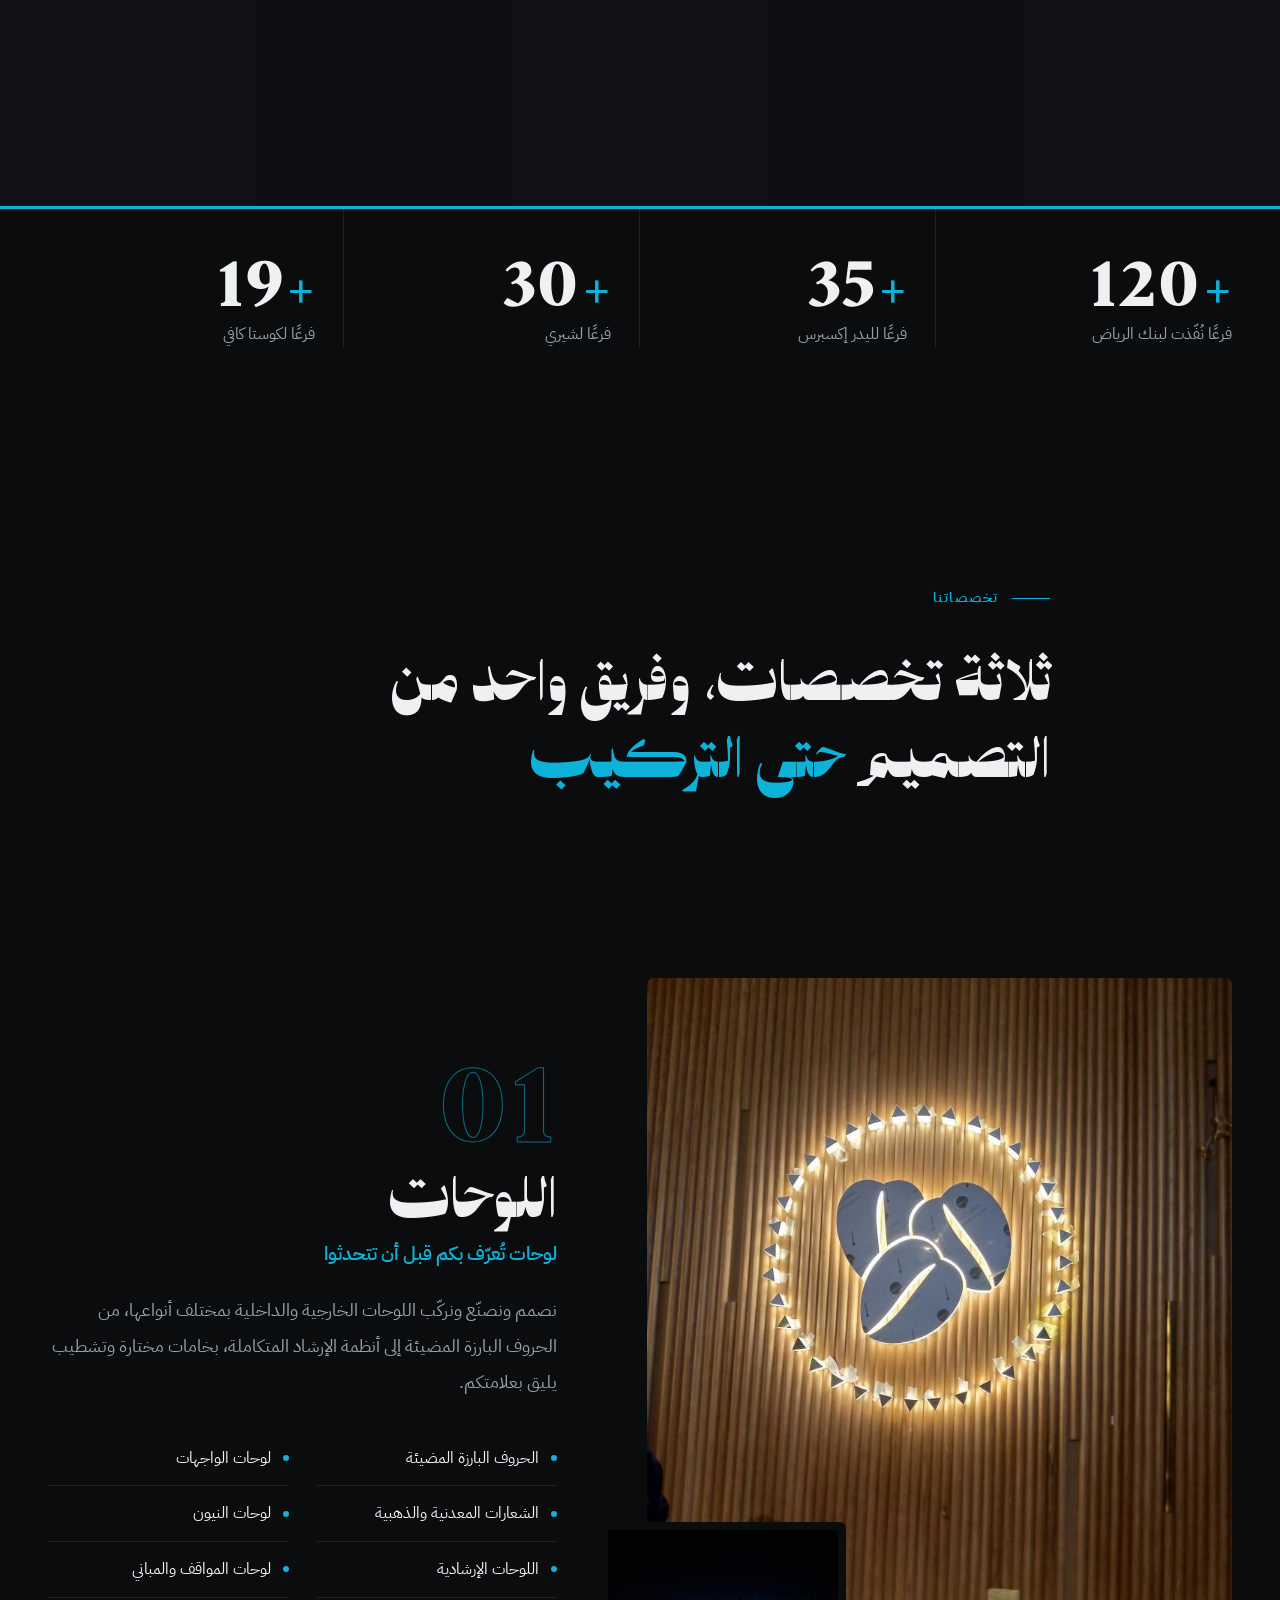
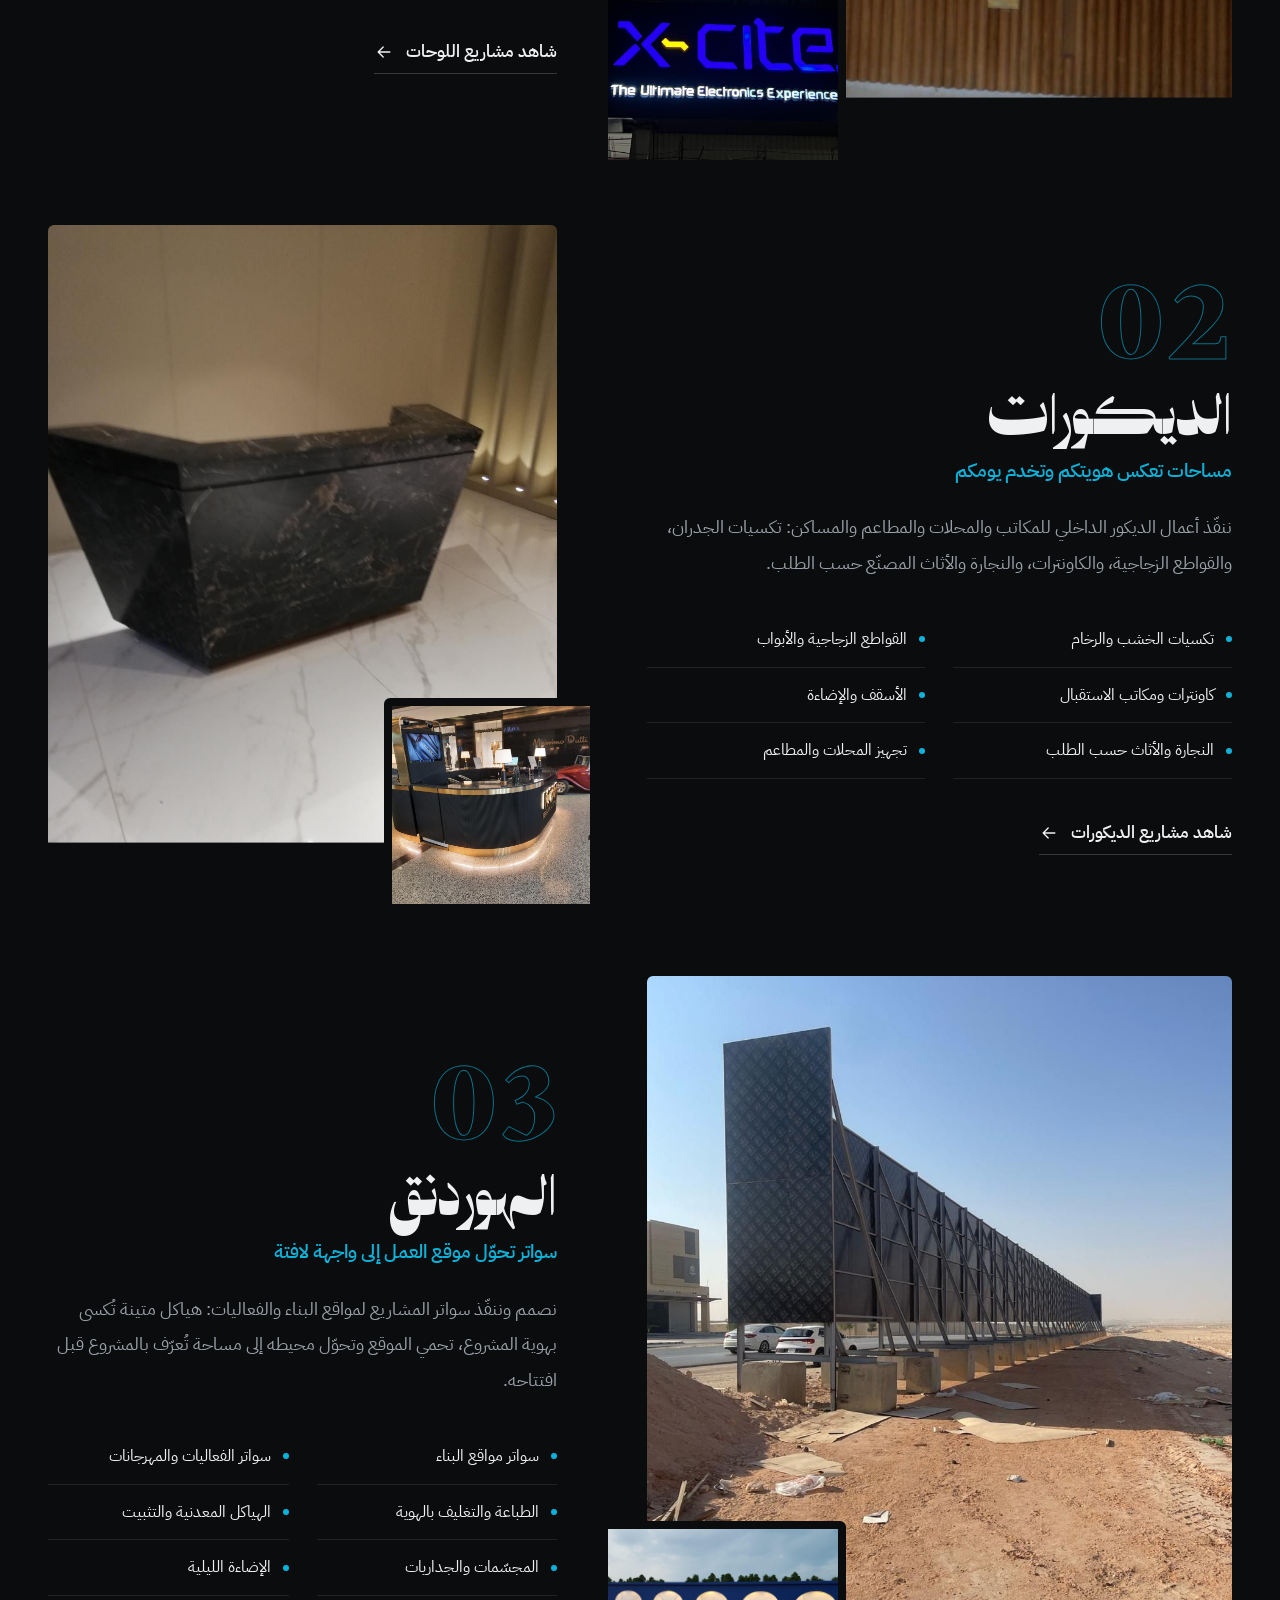
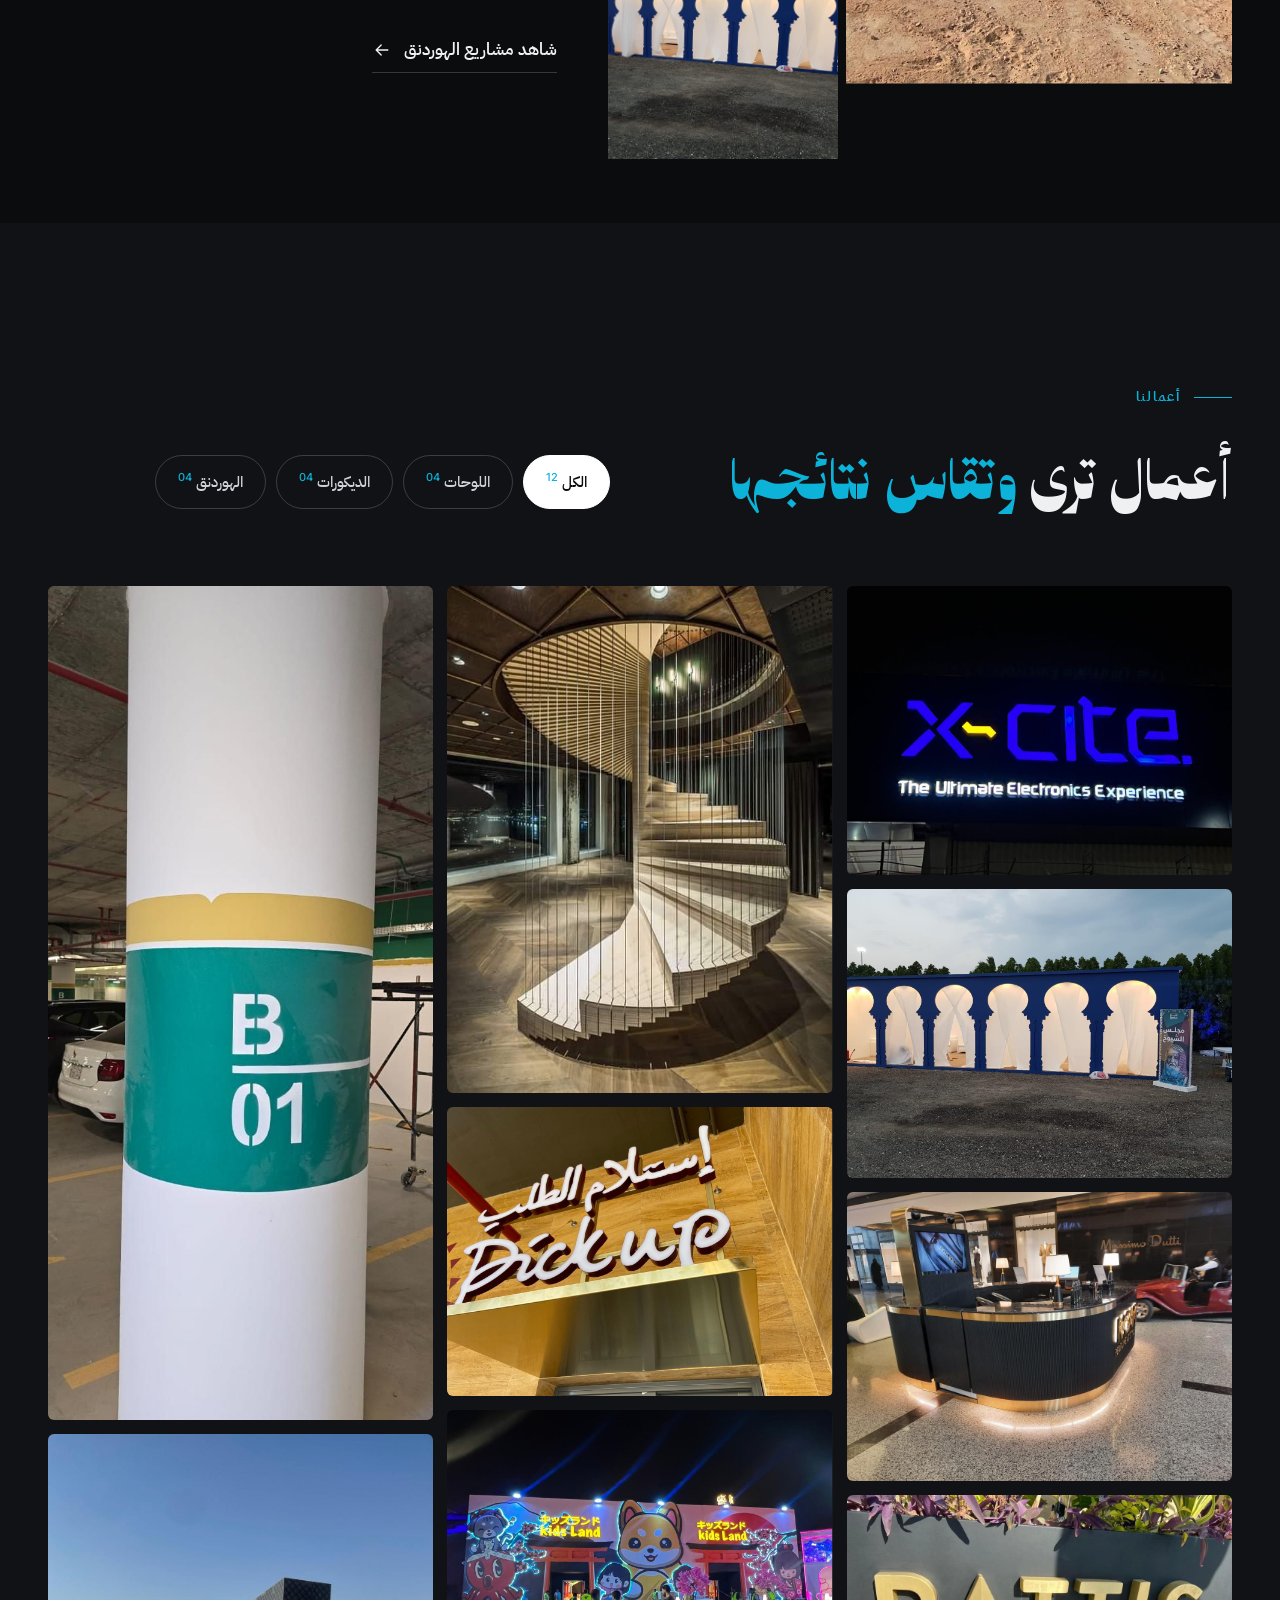
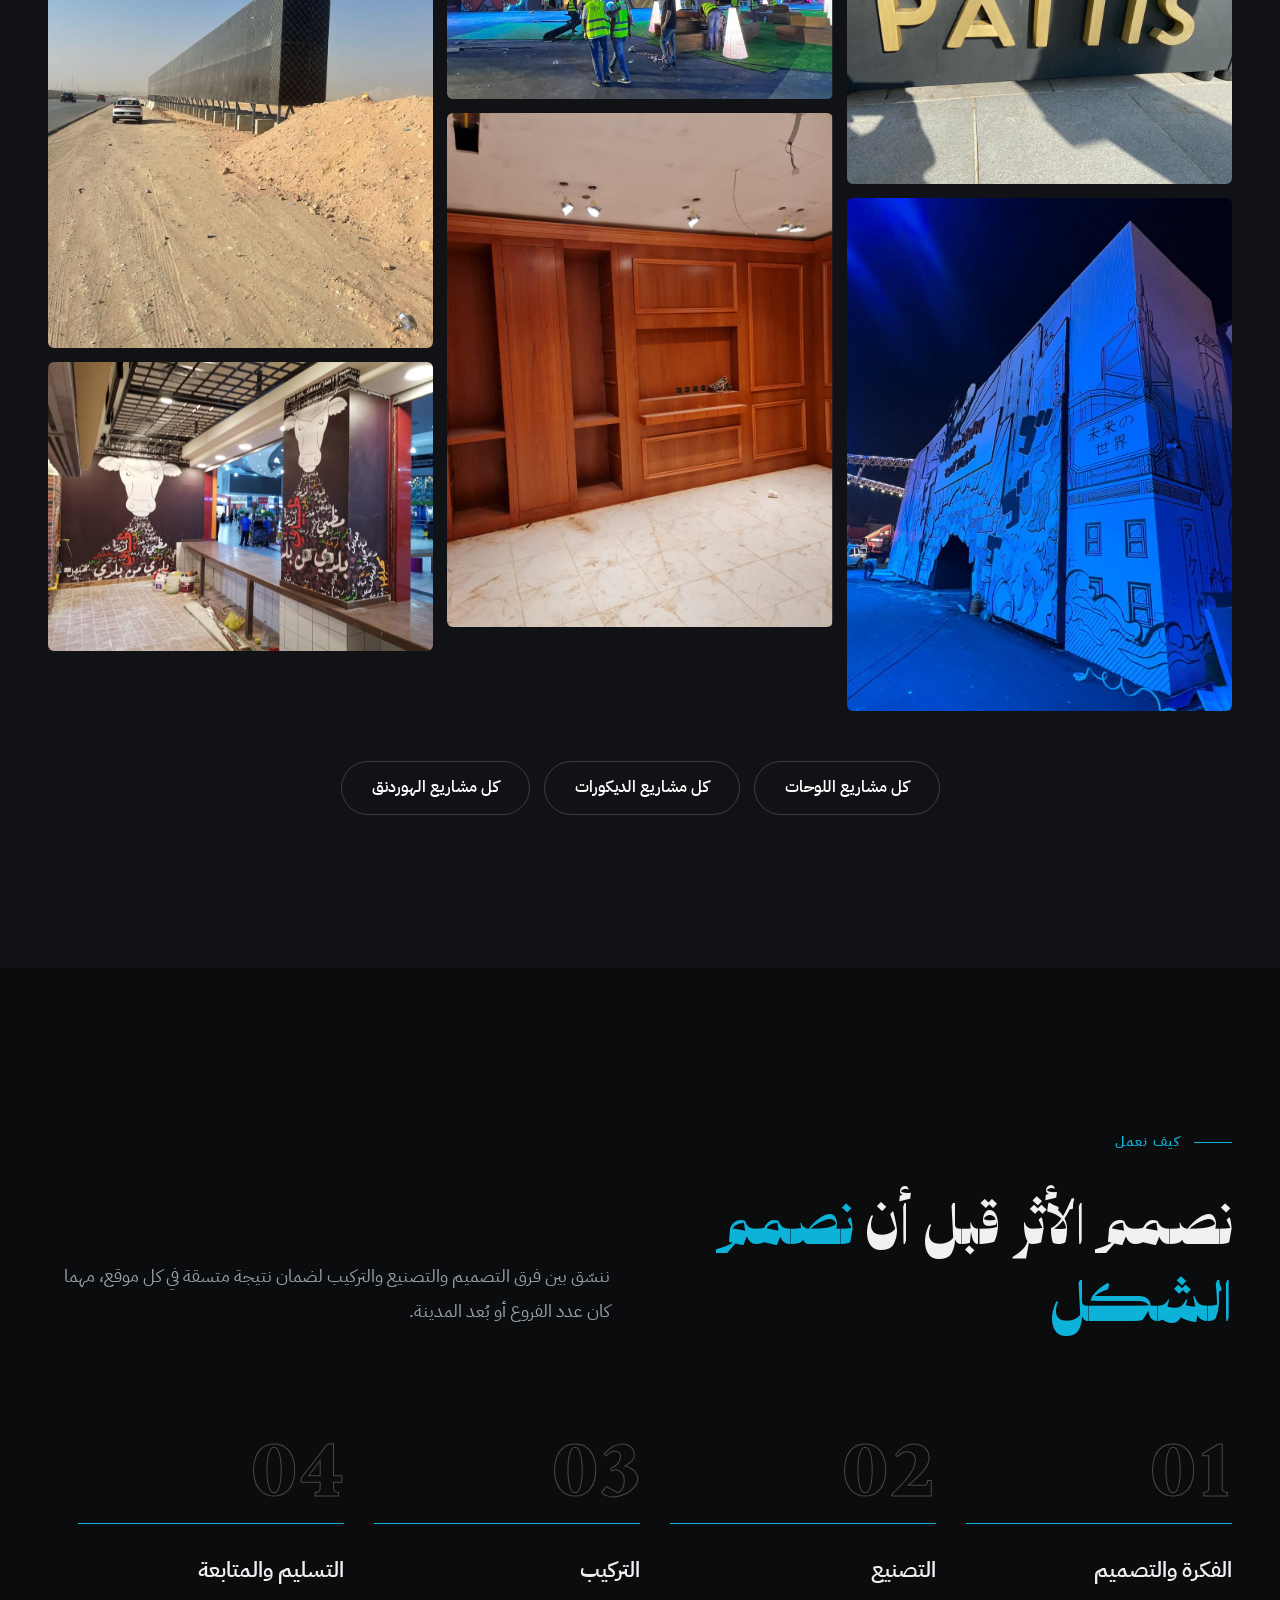
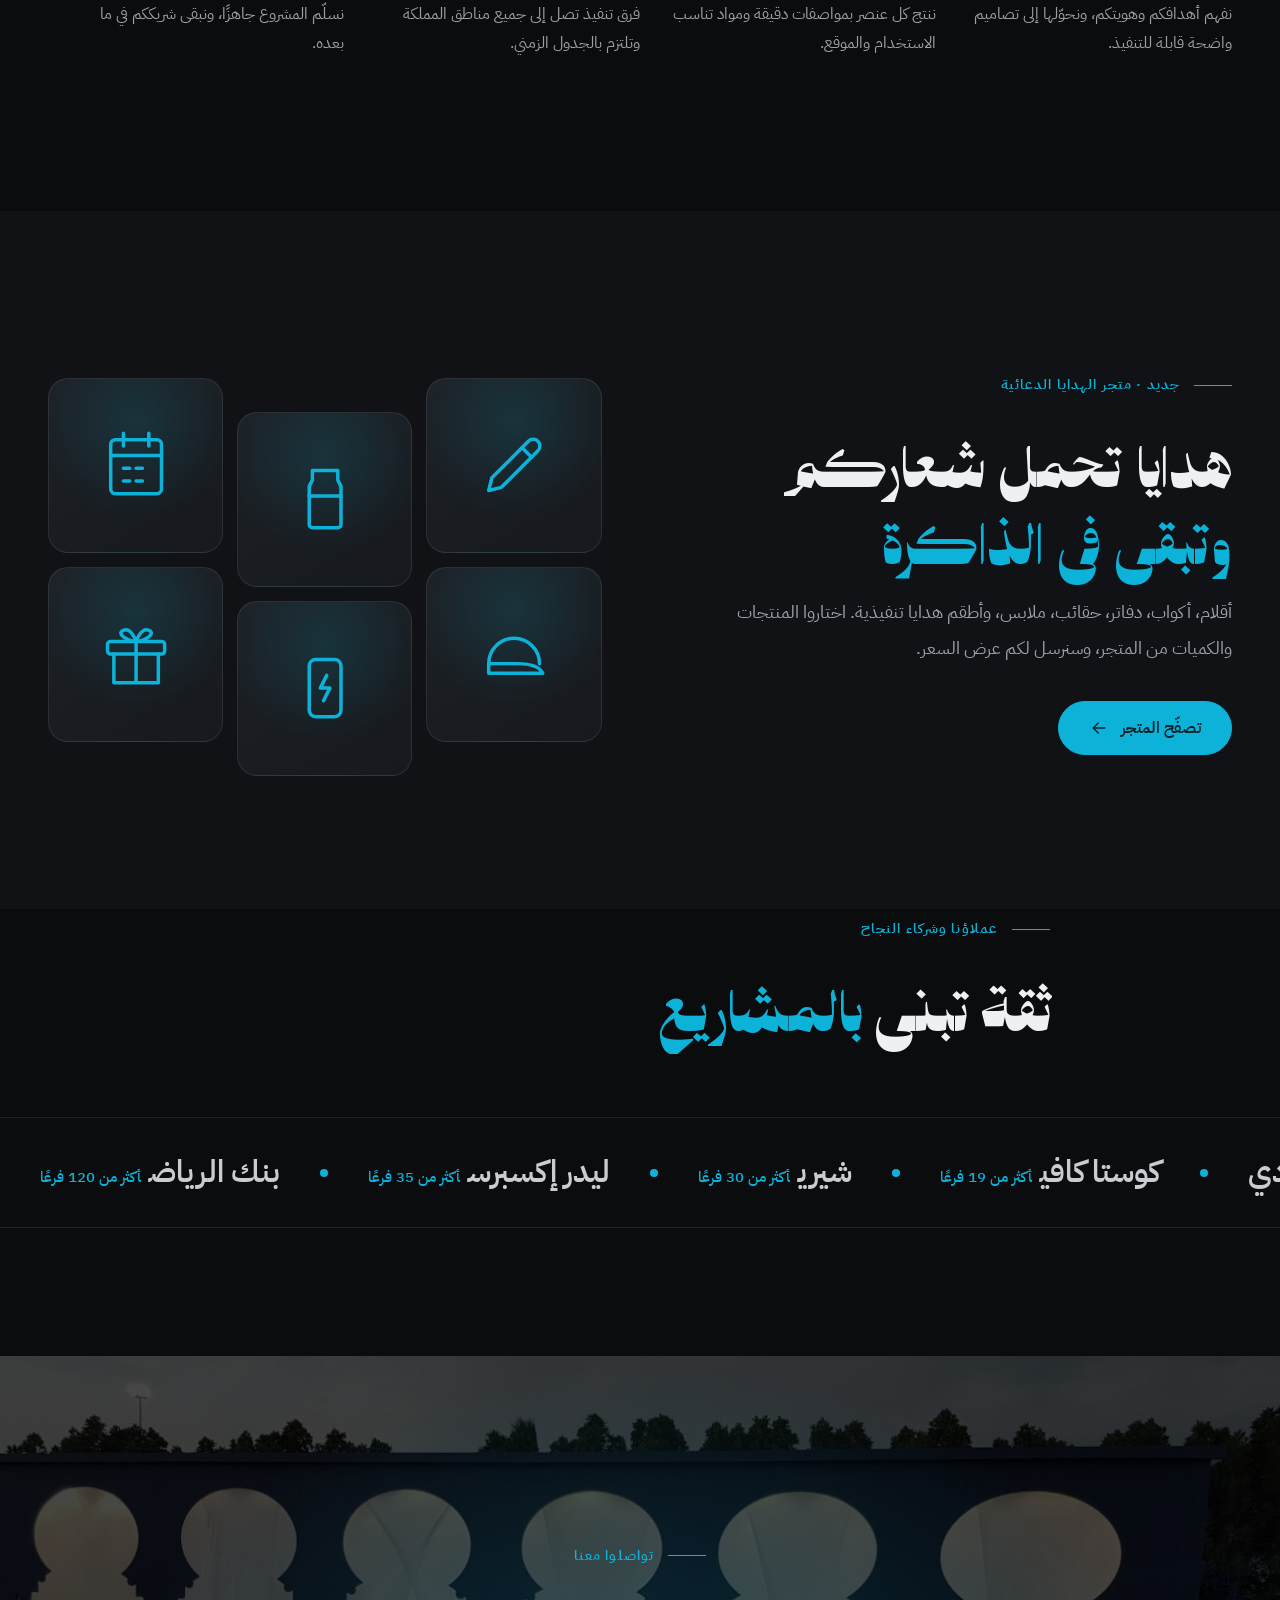
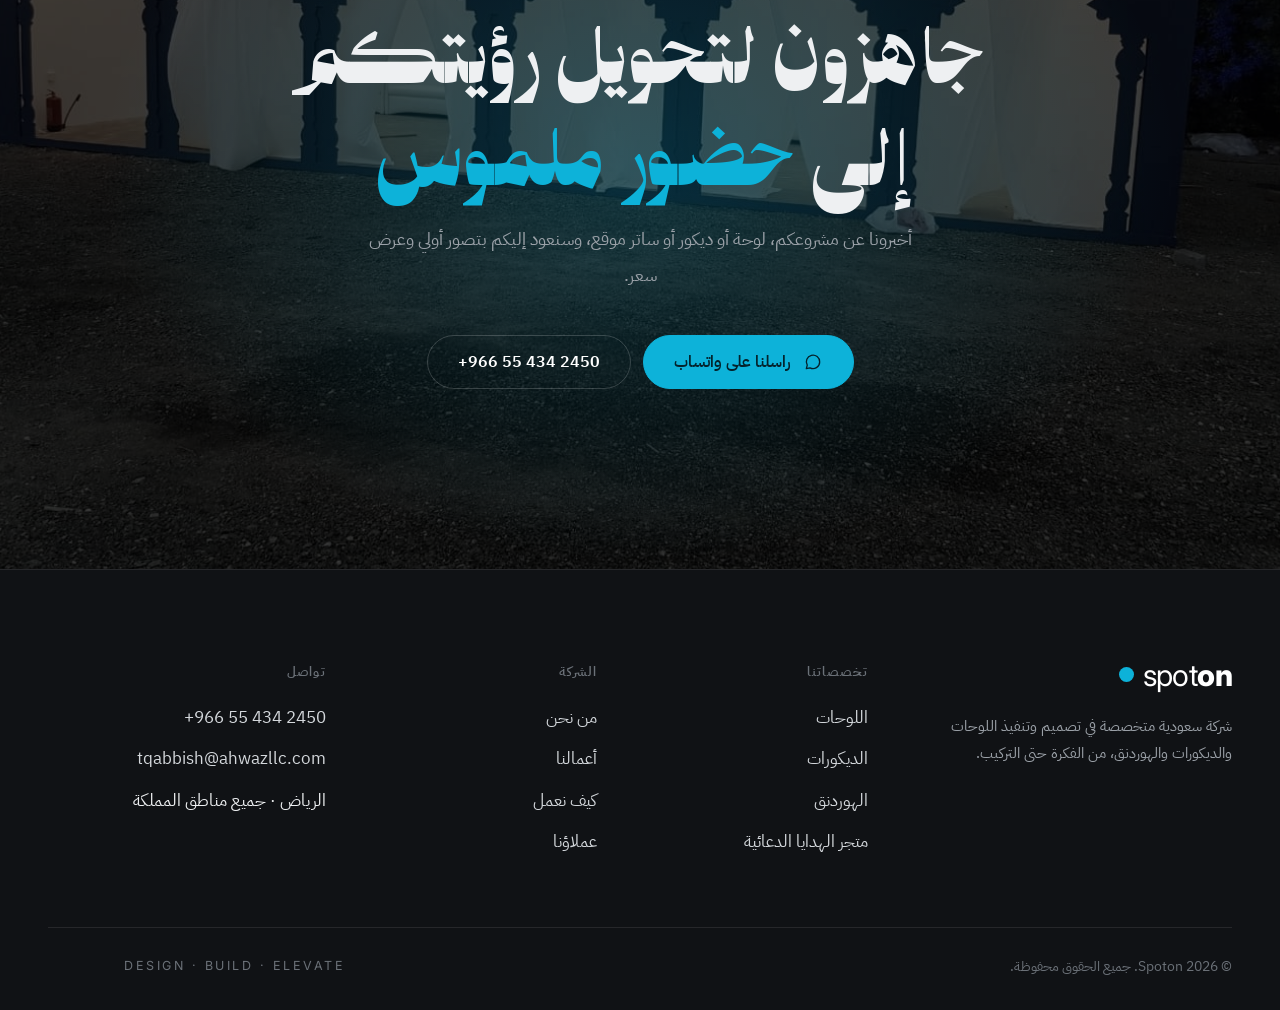
==== commit 78c3005a: "Add promotional gifts store (quote-request cart via WhatsApp)" ====
--- a/index.html
+++ b/index.html
@@ -43,6 +43,7 @@
               <a class="drop-item" href="hoarding.html"><img src="assets/work/hoarding/h05.jpg" alt=""><span><b>الهوردنق</b><small>سواتر مواقع البناء والفعاليات بهوية المشروع</small></span><svg viewBox="0 0 24 24" class="ico arr" aria-hidden="true"><path d="M5 12h14M13 6l6 6-6 6"/></svg></a>
             </div>
           </li>
+          <li><a class="nav-link" href="gifts.html">متجر الهدايا<span class="new">جديد</span></a></li>
           <li><a class="nav-link" href="#work">أعمالنا</a></li>
           <li><a class="nav-link" href="#about">من نحن</a></li>
           <li><a class="nav-link" href="#contact">تواصل معنا</a></li>
@@ -61,7 +62,8 @@
         <li style="--i:1"><a href="signage.html"><small>02</small>اللوحات</a></li>
         <li style="--i:2"><a href="decor.html"><small>03</small>الديكورات</a></li>
         <li style="--i:3"><a href="hoarding.html"><small>04</small>الهوردنق</a></li>
-        <li style="--i:4"><a href="#contact"><small>05</small>تواصل معنا</a></li>
+        <li style="--i:4"><a href="gifts.html"><small>05</small>متجر الهدايا</a></li>
+        <li style="--i:5"><a href="#contact"><small>06</small>تواصل معنا</a></li>
       </ol>
       <div class="mnav-foot">
         <a href="tel:+966554342450" dir="ltr">+966 55 434 2450</a>
@@ -77,6 +79,7 @@
     <a href="#services" data-label="تخصصاتنا" aria-label="تخصصاتنا"></a>
     <a href="#work" data-label="أعمالنا" aria-label="أعمالنا"></a>
     <a href="#process" data-label="كيف نعمل" aria-label="كيف نعمل"></a>
+    <a href="#store" data-label="متجر الهدايا" aria-label="متجر الهدايا"></a>
     <a href="#contact" data-label="تواصل" aria-label="تواصل"></a>
   </nav>
 
@@ -298,6 +301,25 @@
       </div>
     </section>
 
+    <section class="section store-teaser" id="store" style="background:var(--bg-2)">
+      <div class="container store-teaser-grid">
+        <div>
+          <p class="kicker">جديد · متجر الهدايا الدعائية</p>
+          <h2 class="display-2 split">هدايا تحمل شعاركم <span class="accent">وتبقى في الذاكرة</span></h2>
+          <p class="lead reveal">أقلام، أكواب، دفاتر، حقائب، ملابس، وأطقم هدايا تنفيذية. اختاروا المنتجات والكميات من المتجر، وسنرسل لكم عرض السعر.</p>
+          <a class="btn btn-cyan magnetic reveal" href="gifts.html">تصفّح المتجر <svg viewBox="0 0 24 24" class="ico" aria-hidden="true" style="transform:scaleX(-1)"><path d="M5 12h14M13 6l6 6-6 6"/></svg></a>
+        </div>
+        <a class="float-grid reveal" href="gifts.html" aria-label="متجر الهدايا الدعائية">
+          <span class="float-tile" style="--i:0"><svg viewBox="0 0 24 24" class="ico" aria-hidden="true"><path d="M4 20l1-4L16.5 4.5a2.1 2.1 0 0 1 3 3L8 19l-4 1Z"/><path d="M14.5 6.5l3 3"/></svg></span>
+          <span class="float-tile" style="--i:1"><svg viewBox="0 0 24 24" class="ico" aria-hidden="true"><path d="M8 3h8v3l1 2v12a1 1 0 0 1-1 1H8a1 1 0 0 1-1-1V8l1-2Z"/><path d="M7 11h10"/></svg></span>
+          <span class="float-tile" style="--i:2"><svg viewBox="0 0 24 24" class="ico" aria-hidden="true"><rect x="4" y="4" width="16" height="17" rx="1.5"/><path d="M4 9h16M8 2v4M16 2v4M8 13h2M12 13h2M8 17h2M12 17h2"/></svg></span>
+          <span class="float-tile" style="--i:3"><svg viewBox="0 0 24 24" class="ico" aria-hidden="true"><path d="M4 15a8 8 0 0 1 16 0"/><path d="M4 15h9c4 0 7 1 8 3H4Z"/></svg></span>
+          <span class="float-tile" style="--i:4"><svg viewBox="0 0 24 24" class="ico" aria-hidden="true"><rect x="7" y="3" width="10" height="18" rx="2"/><path d="m12.5 8-2 4h3l-2 4"/></svg></span>
+          <span class="float-tile" style="--i:5"><svg viewBox="0 0 24 24" class="ico" aria-hidden="true"><rect x="3" y="8" width="18" height="4" rx="1"/><path d="M5 12v9h14v-9M12 8v13M12 8S10.5 3.5 8 4.5 9.5 8 12 8Zm0 0s1.5-4.5 4-3.5S14.5 8 12 8Z"/></svg></span>
+        </a>
+      </div>
+    </section>
+
     <section id="clients" style="padding-bottom:clamp(90px,10vw,140px)">
       <div class="container section-head single">
         <div>
@@ -356,7 +378,7 @@
         </div>
         <div>
           <h4>تخصصاتنا</h4>
-          <ul><li><a href="signage.html">اللوحات</a></li><li><a href="decor.html">الديكورات</a></li><li><a href="hoarding.html">الهوردنق</a></li></ul>
+          <ul><li><a href="signage.html">اللوحات</a></li><li><a href="decor.html">الديكورات</a></li><li><a href="hoarding.html">الهوردنق</a></li><li><a href="gifts.html">متجر الهدايا الدعائية</a></li></ul>
         </div>
         <div>
           <h4>الشركة</h4>
--- a/assets/styles.css
+++ b/assets/styles.css
@@ -48,6 +48,7 @@
 :focus-visible { outline: 2px solid var(--cyan); outline-offset: 4px; }
 
 .container { width: min(100% - 2 * var(--gutter), var(--container)); margin-inline: auto; }
+.sr-only { position: absolute; width: 1px; height: 1px; padding: 0; margin: -1px; overflow: hidden; clip: rect(0 0 0 0); white-space: nowrap; border: 0; }
 .skip {
   position: fixed; inset-inline-start: 16px; top: -80px; z-index: 2000;
   padding: 10px 16px; background: var(--cyan); color: #04222b; font-weight: 600;
@@ -577,6 +578,222 @@
 .next-spec .circle svg { width: 28px; height: 28px; }
 [dir="rtl"] .next-spec .circle svg { transform: scaleX(-1); }
 .next-spec:hover .circle { background: var(--cyan); border-color: var(--cyan); color: #04222b; transform: scale(1.1); }
+
+/* ---------- Gifts store ---------- */
+.nav-link .new {
+  margin-inline-start: 4px; padding: 1px 8px; border-radius: 999px;
+  background: var(--cyan); color: #04222b; font-size: 11px; font-weight: 700; line-height: 1.6;
+}
+.cart-btn {
+  position: relative; display: grid; place-items: center; flex: none; width: 48px; height: 48px; padding: 0;
+  border: 1px solid var(--line-2); border-radius: 50%; background: transparent; color: #fff; cursor: pointer;
+  transition: border-color .3s, color .3s;
+}
+.cart-btn:hover { border-color: var(--cyan); color: var(--cyan); }
+.cart-btn svg { width: 22px; height: 22px; }
+.badge {
+  position: absolute; top: -4px; inset-inline-end: -4px; min-width: 20px; height: 20px; padding: 0 5px;
+  border-radius: 999px; background: var(--cyan); color: #04222b; font: 800 11px/20px var(--latin); text-align: center;
+  transform: scale(0); transition: transform .4s var(--ease-out);
+}
+.badge.show { transform: scale(1); }
+.badge.bump { animation: bump .5s var(--ease-out); }
+@keyframes bump { 50% { transform: scale(1.4); } }
+.side-btn.cart-side { display: none; }
+.side-btn.cart-side.has-items { display: grid; }
+
+.store-hero { position: relative; padding: calc(var(--header-h) + 70px) 0 clamp(60px, 7vw, 100px); overflow: hidden; }
+.store-hero::before {
+  content: ""; position: absolute; top: -30%; inset-inline-start: -15%; width: 75vw; height: 75vw; z-index: -1;
+  background: radial-gradient(closest-side, rgba(13, 178, 217, .16), transparent); pointer-events: none;
+}
+.store-hero-grid { display: grid; grid-template-columns: 1.1fr 1fr; gap: clamp(40px, 6vw, 90px); align-items: center; }
+.store-hero .display { font-size: clamp(54px, 7.6vw, 120px); line-height: 1.35; }
+.store-hero .lead { margin: 18px 0 34px; }
+.perks { display: flex; flex-wrap: wrap; gap: 10px; margin-top: 30px; }
+.perk { display: inline-flex; align-items: center; gap: 8px; padding: 8px 14px; border: 1px solid var(--line-2); border-radius: 999px; color: #d4d8dc; font-size: 14px; }
+.perk svg { width: 16px; height: 16px; color: var(--cyan); }
+.float-grid { display: grid; grid-template-columns: repeat(3, 1fr); gap: 14px; }
+.float-tile {
+  display: grid; place-items: center; aspect-ratio: 1; border: 1px solid var(--line); border-radius: 20px;
+  background: radial-gradient(80% 80% at 50% 25%, rgba(13, 178, 217, .14), transparent 70%), linear-gradient(150deg, var(--surface-2), var(--surface));
+  color: var(--cyan); animation: float 6s ease-in-out infinite; animation-delay: calc(var(--i) * -1.1s);
+}
+.float-tile:nth-child(3n + 2) { translate: 0 34px; }
+.float-tile svg { width: 44%; height: 44%; stroke-width: 1.1; }
+@keyframes float { 0%, 100% { transform: translateY(0); } 50% { transform: translateY(-12px); } }
+
+.store-steps { display: grid; grid-template-columns: repeat(4, 1fr); gap: 12px; margin: 0; padding: 0; list-style: none; }
+.store-step { display: flex; gap: 14px; align-items: flex-start; padding: 22px; border: 1px solid var(--line); border-radius: 16px; background: var(--bg-2); }
+.store-step b { font-family: var(--latin); font-weight: 800; font-size: 13px; color: var(--cyan); line-height: 1.9; }
+.store-step h3 { margin: 0 0 4px; font-size: 17px; font-weight: 600; }
+.store-step p { margin: 0; color: var(--muted); font-size: 14px; line-height: 1.7; }
+
+.toolbar { display: flex; flex-wrap: wrap; align-items: center; justify-content: space-between; gap: 16px; margin-bottom: 18px; }
+.search { position: relative; flex: 1 1 280px; max-width: 440px; }
+.search input {
+  width: 100%; padding: 14px 18px; padding-inline-start: 50px; border: 1px solid var(--line-2); border-radius: 999px;
+  background: var(--surface); color: #fff; font: inherit; font-size: 15px; transition: border-color .3s;
+}
+.search input::placeholder { color: var(--dim); }
+.search input:focus { outline: none; border-color: var(--cyan); }
+.search svg { position: absolute; inset-inline-start: 18px; top: 50%; width: 18px; height: 18px; transform: translateY(-50%); color: var(--dim); }
+.result-count { color: var(--dim); font-size: 14px; }
+.result-count b { color: #fff; font-family: var(--latin); }
+.store-chips { display: flex; flex-wrap: wrap; gap: 8px; margin-bottom: 34px; }
+
+.products { display: grid; grid-template-columns: repeat(auto-fill, minmax(260px, 1fr)); gap: 18px; }
+.product {
+  display: flex; flex-direction: column; overflow: hidden; border: 1px solid var(--line); border-radius: 18px; background: var(--bg-2);
+  transition: border-color .4s, transform .6s var(--ease-out);
+}
+.product:hover { border-color: rgba(13, 178, 217, .45); transform: translateY(-6px); }
+.product[hidden] { display: none; }
+.product.pop { animation: pop .7s var(--ease-out) both; animation-delay: calc(var(--i) * 50ms); }
+@keyframes pop { from { opacity: 0; transform: translateY(24px) scale(.97); } }
+.product-media {
+  position: relative; display: grid; place-items: center; width: 100%; aspect-ratio: 4 / 3; padding: 0; overflow: hidden;
+  border: 0; cursor: pointer; color: var(--cyan);
+  background: radial-gradient(80% 80% at 50% 30%, rgba(13, 178, 217, .15), transparent 70%), linear-gradient(160deg, #1b1f24, #121418);
+}
+.product-media::before {
+  content: ""; position: absolute; inset: 0;
+  background-image: linear-gradient(rgba(255, 255, 255, .04) 1px, transparent 1px), linear-gradient(90deg, rgba(255, 255, 255, .04) 1px, transparent 1px);
+  background-size: 28px 28px;
+  -webkit-mask-image: radial-gradient(closest-side, #000, transparent); mask-image: radial-gradient(closest-side, #000, transparent);
+}
+.product-media img { width: 100%; height: 100%; object-fit: cover; }
+.product-ico { position: relative; width: 36%; height: 36%; stroke-width: 1.1; transition: transform .8s var(--ease-out); }
+.product:hover .product-ico { transform: scale(1.12) rotate(-6deg); }
+.product-cat {
+  position: absolute; top: 14px; inset-inline-start: 14px; padding: 3px 11px; border-radius: 999px;
+  background: rgba(11, 12, 14, .72); color: #cfd3d7; font-size: 12px; line-height: 1.8;
+}
+.product-body { display: flex; flex-direction: column; gap: 10px; flex: 1; padding: 20px 20px 22px; }
+.product-body h3 { margin: 0; font-size: 19px; font-weight: 600; line-height: 1.5; }
+.product-body > p { flex: 1; margin: 0; color: var(--muted); font-size: 14.5px; line-height: 1.75; }
+.product-meta {
+  display: flex; align-items: center; justify-content: space-between; gap: 10px; padding-top: 12px;
+  border-top: 1px solid var(--line); color: var(--dim); font-size: 13px;
+}
+.product-meta b { color: #fff; font-family: var(--latin); }
+.swatches { display: flex; gap: 5px; }
+.swatches span { width: 14px; height: 14px; border-radius: 50%; background: var(--c); box-shadow: inset 0 0 0 1px rgba(255, 255, 255, .28); }
+.product-add { justify-content: center; margin-top: 4px; }
+.product-add svg { width: 16px; height: 16px; }
+.store-empty { padding: 60px 0; text-align: center; color: var(--muted); }
+
+/* Product modal */
+.modal { position: fixed; inset: 0; z-index: 1300; display: grid; place-items: center; padding: 20px; visibility: hidden; transition: visibility 0s .7s; }
+.modal.open { visibility: visible; transition: visibility 0s; }
+.modal-bg { position: absolute; inset: 0; background: rgba(6, 7, 9, .82); backdrop-filter: blur(6px); -webkit-backdrop-filter: blur(6px); opacity: 0; transition: opacity .5s; }
+.modal.open .modal-bg { opacity: 1; }
+.modal-card {
+  position: relative; display: grid; grid-template-columns: 1fr 1.1fr; width: min(980px, 100%); max-height: calc(100vh - 40px); overflow: auto;
+  border: 1px solid var(--line); border-radius: 22px; background: var(--bg-2);
+  clip-path: inset(0 0 100% 0 round 22px); transition: clip-path .7s var(--ease);
+}
+.modal.open .modal-card { clip-path: inset(0 0 0 0 round 22px); }
+.modal-media { aspect-ratio: auto; min-height: 340px; cursor: default; }
+.modal-media .product-ico { width: 42%; height: 42%; }
+.modal-body { display: flex; flex-direction: column; gap: 18px; padding: 34px; }
+.modal-body .product-cat { position: static; align-self: flex-start; }
+.modal-body h3 { margin: -6px 0 0; }
+.pm-desc { margin: -8px 0 0; color: var(--muted); font-size: 15px; }
+.modal-close { position: absolute; top: 16px; inset-inline-end: 16px; z-index: 2; width: 44px; height: 44px; background: rgba(11, 12, 14, .6); }
+.opt { display: grid; gap: 10px; margin: 0; padding: 0; border: 0; min-width: 0; }
+.opt legend, .opt > label { margin-bottom: 10px; padding: 0; font-size: 15px; font-weight: 600; }
+.opt small { margin-inline-start: 6px; color: var(--dim); font-weight: 400; }
+.opt-row { display: flex; flex-wrap: wrap; gap: 8px; }
+.radio { position: relative; }
+.radio input { position: absolute; inset: 0; margin: 0; opacity: 0; cursor: pointer; }
+.radio span {
+  display: inline-flex; align-items: center; gap: 8px; padding: 8px 14px; border: 1px solid var(--line-2); border-radius: 999px;
+  color: #d4d8dc; font-size: 14px; transition: border-color .3s, background-color .3s, color .3s;
+}
+.radio span i { width: 14px; height: 14px; border-radius: 50%; background: var(--c); box-shadow: inset 0 0 0 1px rgba(255, 255, 255, .3); }
+.radio input:checked + span { border-color: var(--cyan); background: rgba(13, 178, 217, .12); color: #fff; }
+.radio input:focus-visible + span { outline: 2px solid var(--cyan); outline-offset: 2px; }
+.qty { display: inline-flex; align-items: center; width: max-content; overflow: hidden; border: 1px solid var(--line-2); border-radius: 999px; direction: ltr; }
+.qty button { width: 44px; height: 44px; border: 0; background: transparent; color: #fff; font-size: 20px; cursor: pointer; transition: background-color .2s, color .2s; }
+.qty button:hover { background: rgba(255, 255, 255, .06); color: var(--cyan); }
+.qty input {
+  width: 90px; height: 44px; border: 0; border-inline: 1px solid var(--line-2); background: transparent; color: #fff;
+  font: 600 16px var(--latin); text-align: center; -moz-appearance: textfield; appearance: textfield;
+}
+.qty input::-webkit-outer-spin-button, .qty input::-webkit-inner-spin-button { -webkit-appearance: none; margin: 0; }
+.qty input[aria-invalid="true"] { color: #ff8a8a; }
+.pm-error { margin: 0; color: #ff9a9a; font-size: 13.5px; }
+.field { margin-bottom: 14px; }
+.field label { display: block; margin-bottom: 6px; color: #cfd3d7; font-size: 14px; }
+.field input, .field textarea, .opt textarea {
+  width: 100%; padding: 12px 14px; border: 1px solid var(--line-2); border-radius: 12px; background: var(--surface);
+  color: #fff; font: inherit; font-size: 15px; resize: vertical; transition: border-color .3s; color-scheme: dark;
+}
+.field input:focus, .field textarea:focus, .opt textarea:focus { outline: none; border-color: var(--cyan); }
+.field input[aria-invalid="true"] { border-color: #ff6b6b; }
+.field.two { display: grid; grid-template-columns: 1fr 1fr; gap: 12px; }
+
+/* Cart drawer */
+.drawer { position: fixed; inset: 0; z-index: 1300; visibility: hidden; transition: visibility 0s .7s; }
+.drawer.open { visibility: visible; transition: visibility 0s; }
+.drawer-bg { position: absolute; inset: 0; background: rgba(6, 7, 9, .72); opacity: 0; transition: opacity .5s; }
+.drawer.open .drawer-bg { opacity: 1; }
+.drawer-panel {
+  position: absolute; top: 0; bottom: 0; inset-inline-end: 0; display: flex; flex-direction: column; width: min(470px, 100%);
+  border-inline-start: 1px solid var(--line); background: var(--bg-2);
+  transform: translateX(-101%); transition: transform .7s var(--ease);
+}
+[dir="ltr"] .drawer-panel { transform: translateX(101%); }
+.drawer.open .drawer-panel { transform: none; }
+.drawer-head { display: flex; align-items: center; justify-content: space-between; padding: 20px 24px; border-bottom: 1px solid var(--line); }
+.drawer-head h2 { margin: 0; font-family: var(--display); font-weight: 400; font-size: 32px; line-height: 1.4; }
+.drawer-count { color: var(--cyan); font-family: var(--latin); font-size: 15px; vertical-align: middle; }
+.drawer-head .lb-btn { width: 44px; height: 44px; }
+.drawer-scroll { flex: 1; overflow-y: auto; padding: 4px 24px 24px; }
+.cart-list { margin: 0 0 18px; padding: 0; list-style: none; }
+.cart-item { display: grid; grid-template-columns: 52px 1fr auto; align-items: center; gap: 14px; padding: 16px 0; border-bottom: 1px solid var(--line); }
+.cart-thumb { display: grid; place-items: center; width: 52px; height: 52px; border-radius: 12px; background: var(--surface-2); color: var(--cyan); }
+.cart-thumb svg { width: 26px; height: 26px; }
+.cart-info { min-width: 0; }
+.cart-info b { display: block; font-size: 15px; font-weight: 600; line-height: 1.6; }
+.cart-info small { display: block; color: var(--muted); font-size: 12.5px; line-height: 1.6; }
+.cart-actions { display: grid; justify-items: end; gap: 6px; }
+.cart-item .qty button { width: 32px; height: 32px; font-size: 16px; }
+.cart-item .qty input { width: 58px; height: 32px; font-size: 14px; }
+.cart-remove { padding: 0; border: 0; background: none; color: var(--dim); font-size: 12.5px; text-decoration: underline; cursor: pointer; }
+.cart-remove:hover { color: #ff8a8a; }
+.cart-empty { padding: 50px 10px; text-align: center; color: var(--muted); }
+.cart-empty svg { display: block; width: 54px; height: 54px; margin: 0 auto 14px; color: var(--dim); }
+.cart-empty .btn { margin-top: 18px; }
+.cart-form h3 { margin: 8px 0 16px; font-size: 18px; font-weight: 600; }
+.form-note { margin: 2px 0 0; color: var(--muted); font-size: 13.5px; }
+.form-error { margin: 12px 0 0; padding: 10px 14px; border-radius: 10px; background: rgba(255, 107, 107, .1); color: #ff9a9a; font-size: 14px; }
+.sent-note {
+  display: flex; gap: 12px; align-items: flex-start; margin-top: 14px; padding: 14px 16px; border: 1px solid rgba(13, 178, 217, .4);
+  border-radius: 12px; background: rgba(13, 178, 217, .08); font-size: 14px;
+}
+.sent-note svg { flex: none; width: 20px; height: 20px; margin-top: 2px; color: var(--cyan); }
+.sent-note button { padding: 0; border: 0; background: none; color: var(--cyan); text-decoration: underline; cursor: pointer; font-size: 13.5px; }
+.drawer-foot { display: grid; gap: 10px; padding: 16px 24px 22px; border-top: 1px solid var(--line); }
+.drawer-foot .btn { justify-content: center; }
+.drawer-foot .btn:disabled { opacity: .45; pointer-events: none; }
+
+/* Toast */
+.toast {
+  position: fixed; bottom: 26px; left: 50%; z-index: 1250; display: flex; align-items: center; gap: 14px;
+  max-width: calc(100% - 32px); padding: 10px 10px 10px 20px; padding-inline: 20px 10px;
+  border: 1px solid var(--line-2); border-radius: 999px; background: rgba(22, 25, 29, .96);
+  backdrop-filter: blur(10px); -webkit-backdrop-filter: blur(10px); box-shadow: 0 20px 50px rgba(0, 0, 0, .45);
+  font-size: 14.5px; transform: translate(-50%, 160%); transition: transform .6s var(--ease-out);
+}
+.toast.show { transform: translate(-50%, 0); }
+.toast svg { flex: none; width: 18px; height: 18px; color: var(--cyan); }
+.toast .btn { padding: 8px 14px; font-size: 13px; white-space: nowrap; }
+
+/* Store teaser on the home page */
+.store-teaser-grid { display: grid; grid-template-columns: 1fr 1fr; gap: clamp(40px, 6vw, 90px); align-items: center; }
+.store-teaser .lead { margin: 22px 0 34px; }
 
 /* ---------- Reduced motion ---------- */
 @media (prefers-reduced-motion: reduce) {
@@ -606,6 +823,13 @@
   .svc { grid-template-columns: 60px 1fr 30px; }
   .svc p { grid-column: 2 / 3; }
   .svc .arr { grid-row: 1; grid-column: 3; }
+  .hdr-inner { gap: 12px; }
+  .hdr-inner .cart-btn { margin-inline-start: auto; }
+  .hdr-inner .cart-btn ~ .burger { margin-inline-start: 0; }
+  .store-hero-grid, .store-teaser-grid { grid-template-columns: 1fr; }
+  .store-steps { grid-template-columns: repeat(2, 1fr); }
+  .modal-card { grid-template-columns: 1fr; }
+  .modal-media { min-height: 200px; }
 }
 
 @media (max-width: 760px) {
@@ -629,6 +853,11 @@
   .page-hero-media { height: 420px; }
   .svc { grid-template-columns: 44px 1fr; gap: 14px 16px; padding: 26px 0; }
   .svc .arr { display: none; }
+  .store-steps, .field.two { grid-template-columns: 1fr; }
+  .float-grid { gap: 10px; }
+  .modal { padding: 10px; }
+  .modal-body { padding: 24px 20px; }
+  .modal-media { min-height: 160px; }
   .side-actions { inset-inline-end: 14px; bottom: 16px; }
   .side-btn { width: 48px; height: 48px; }
   .side-btn .tip { display: none; }
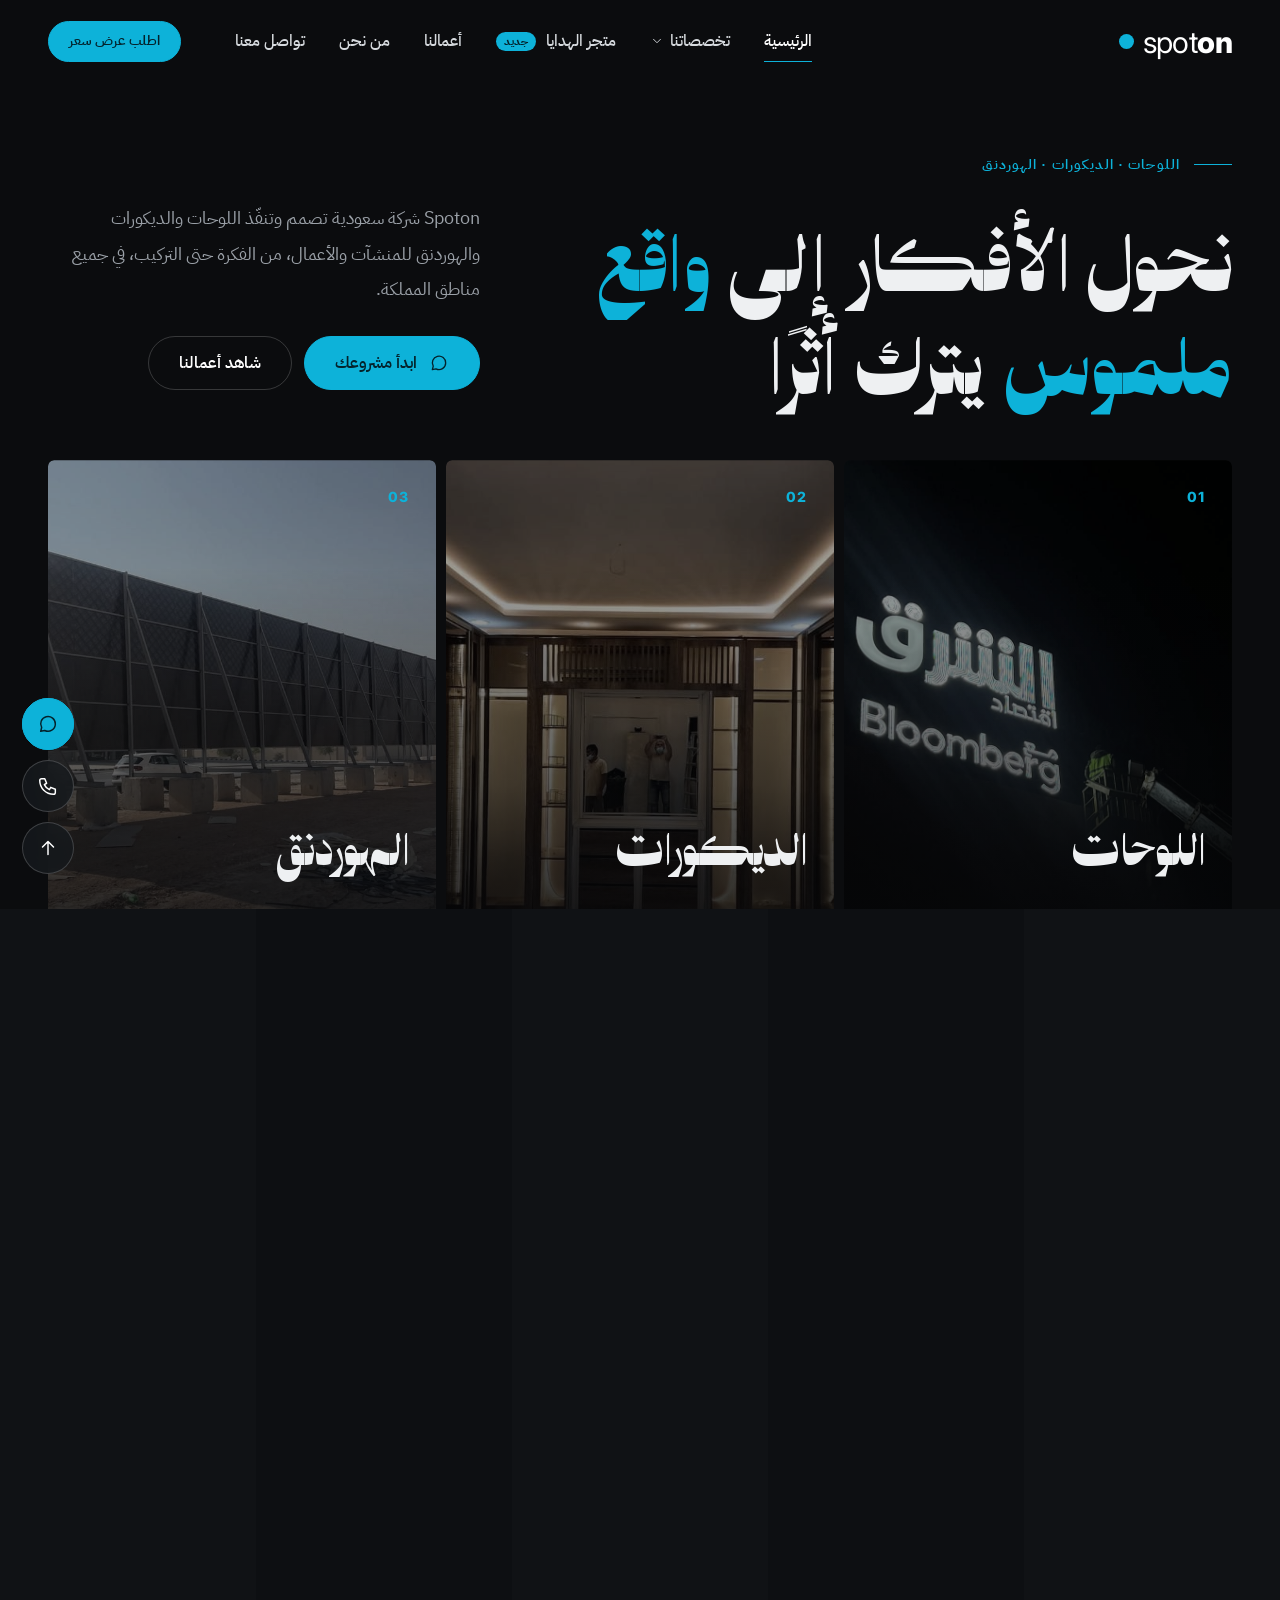
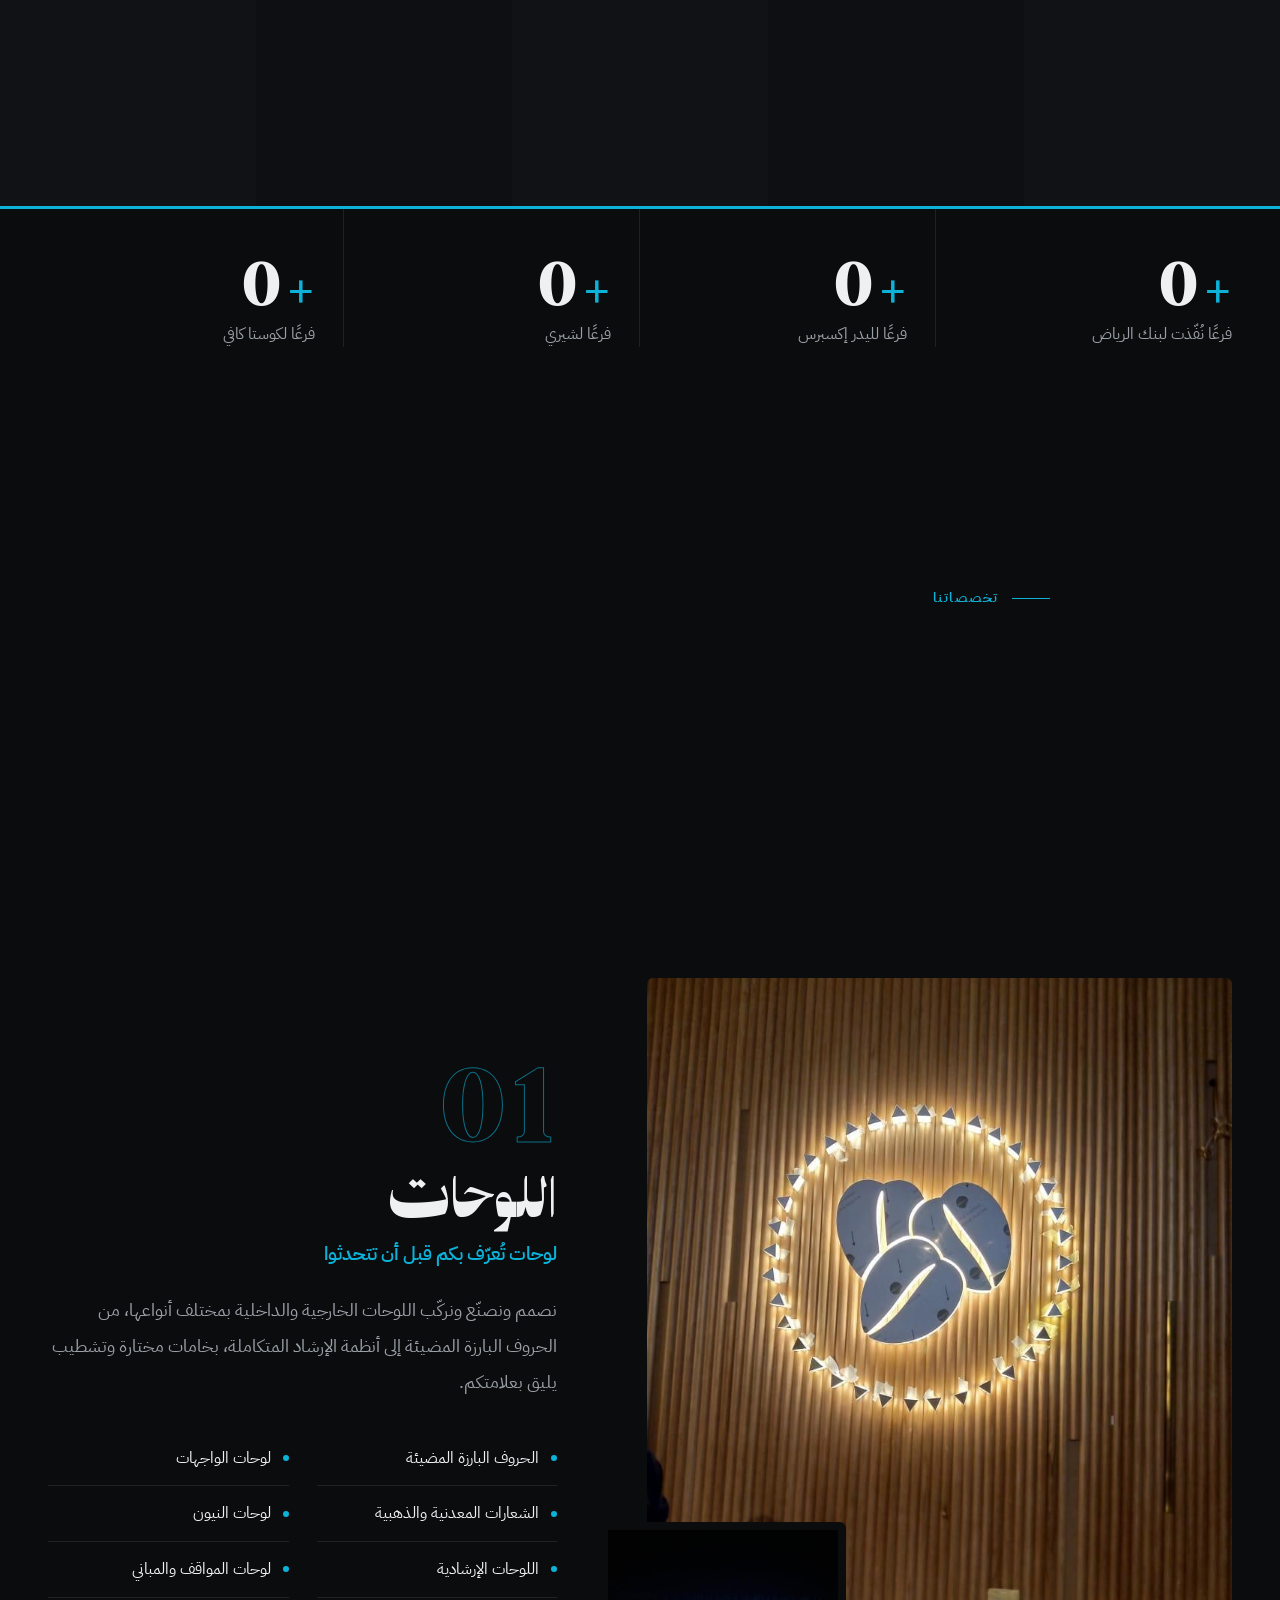
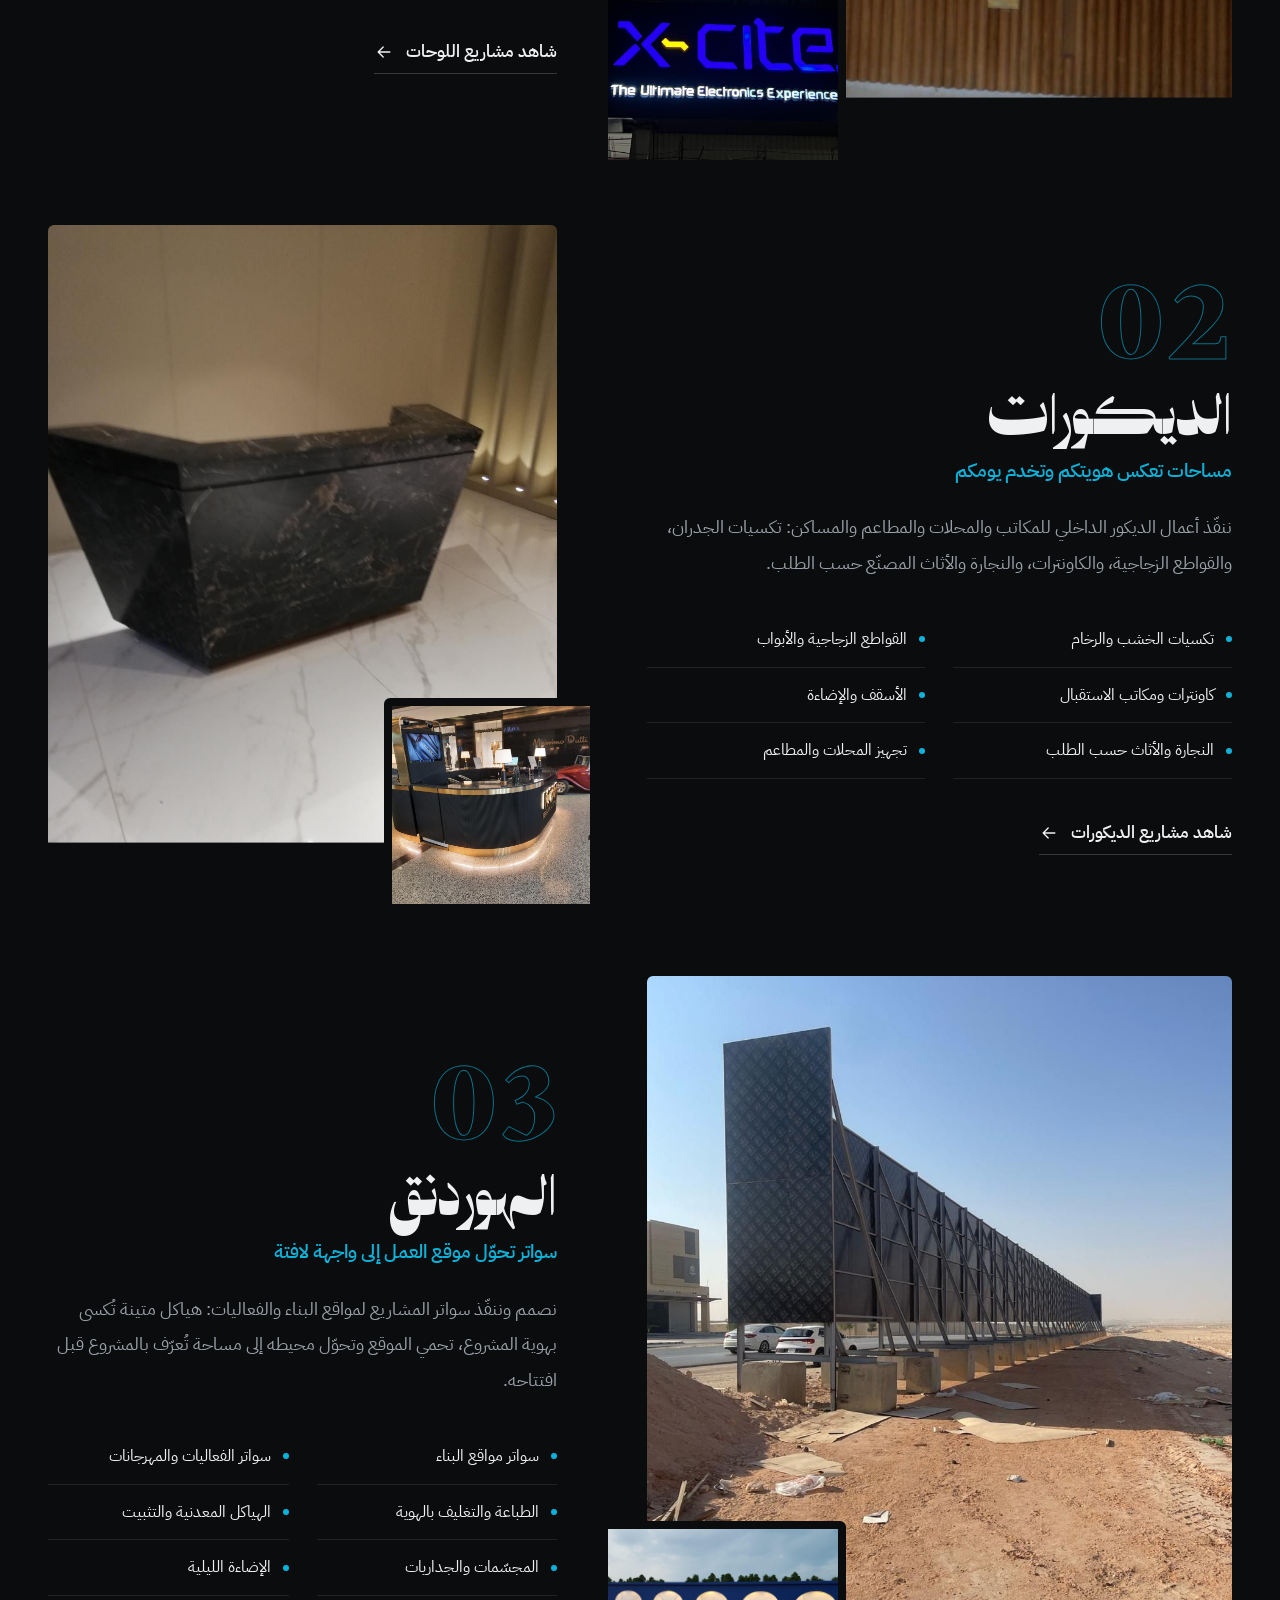
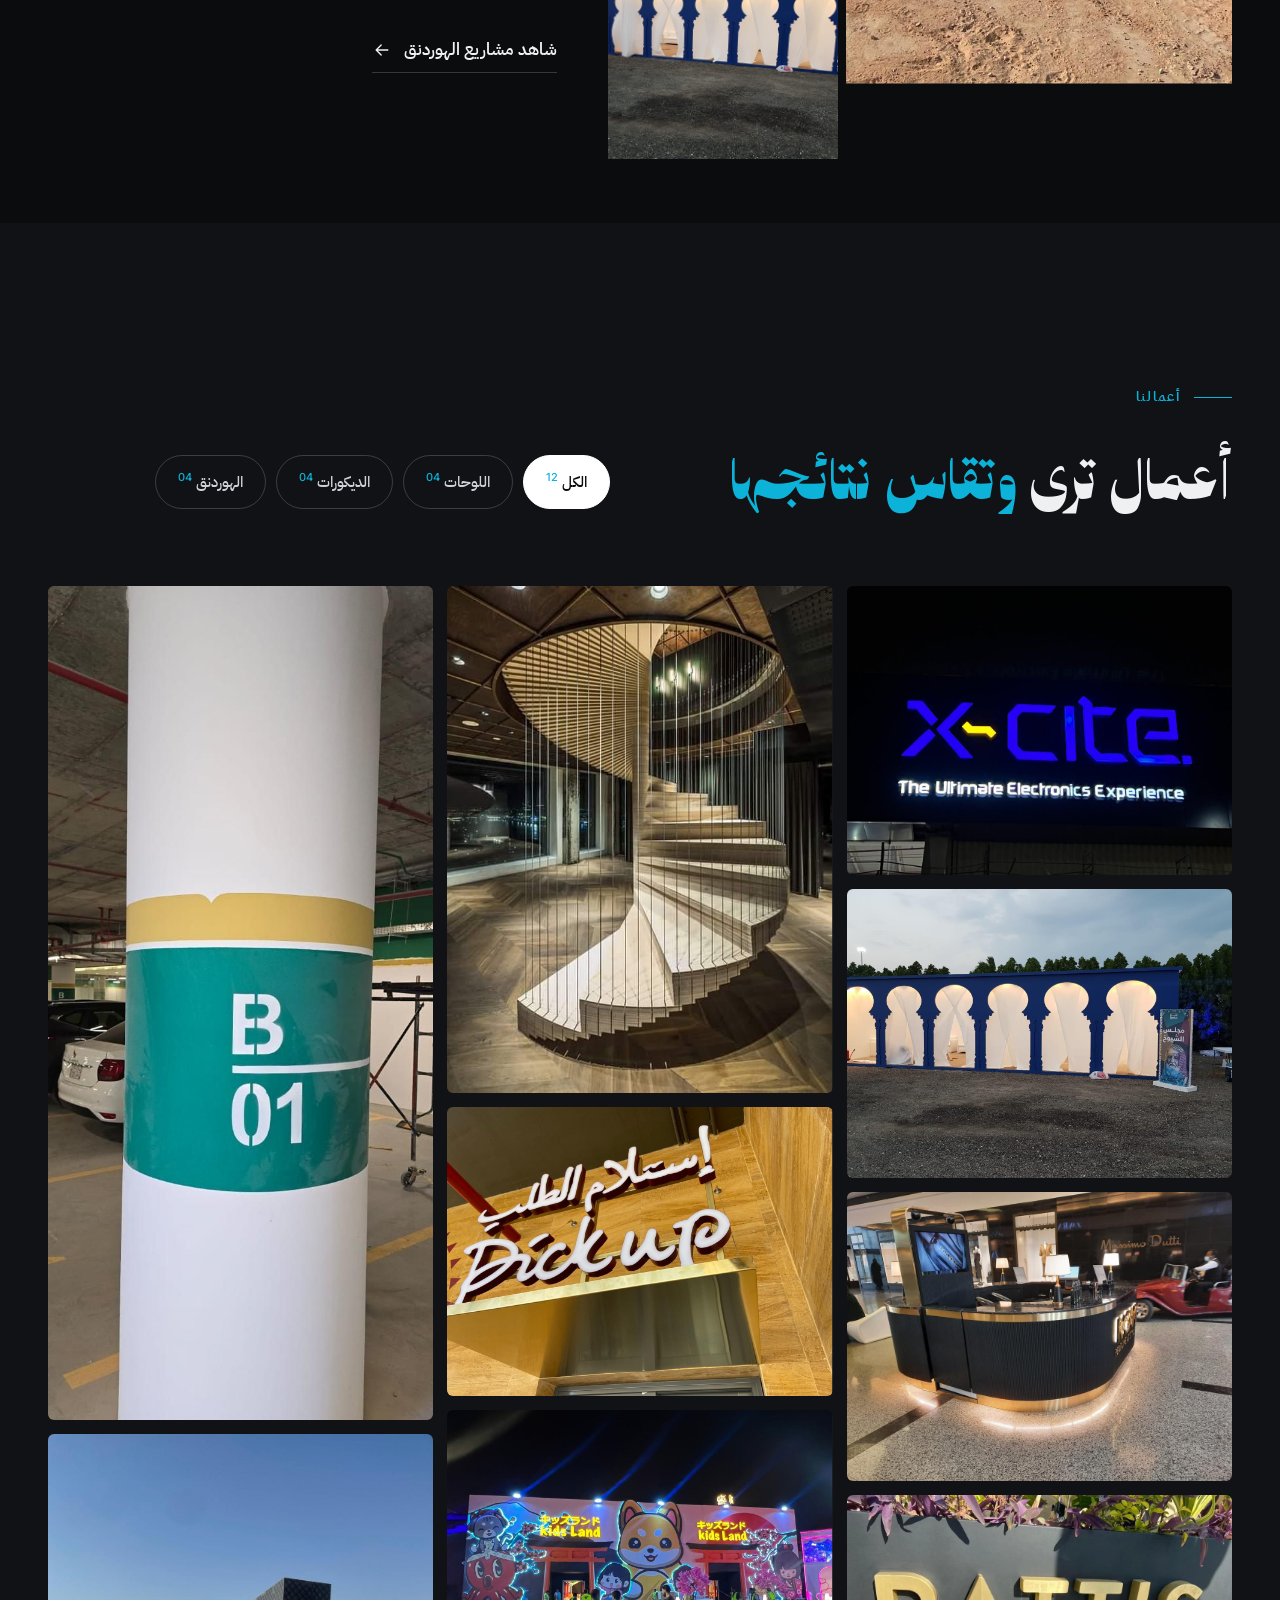
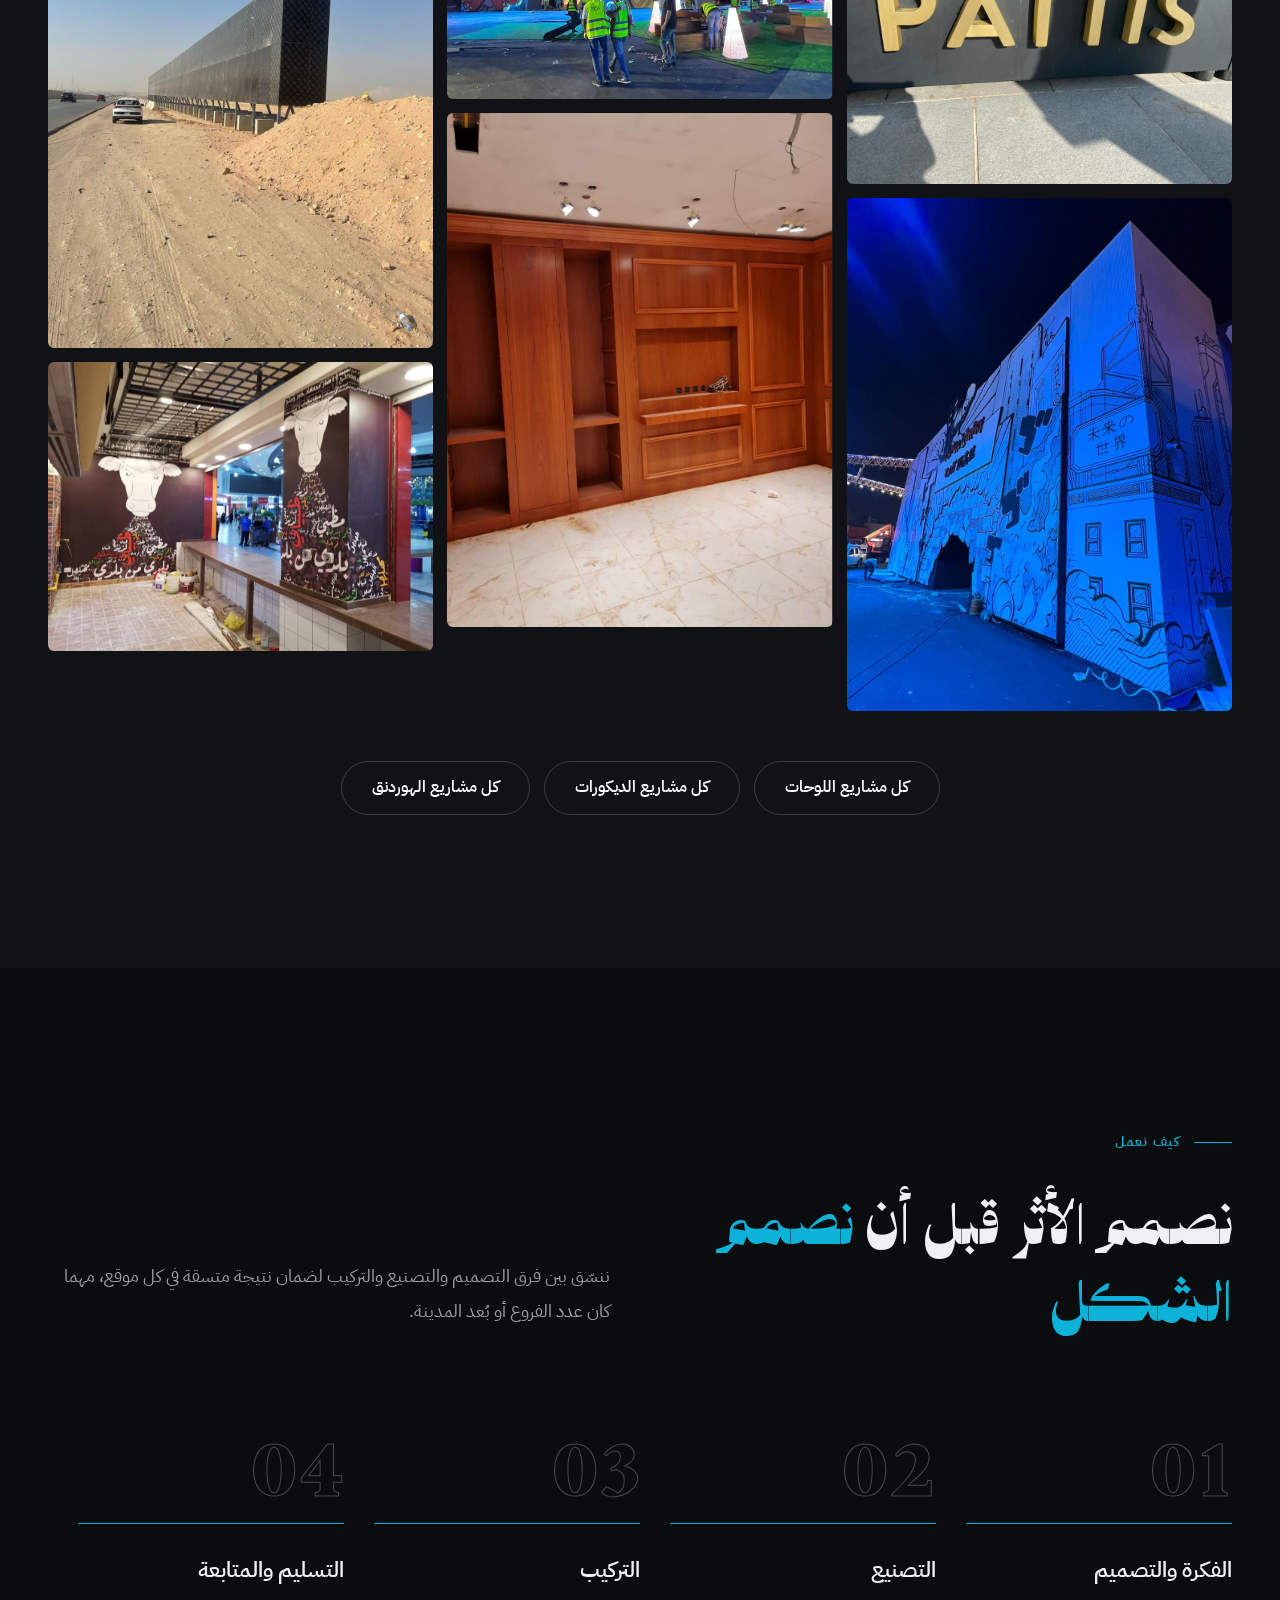
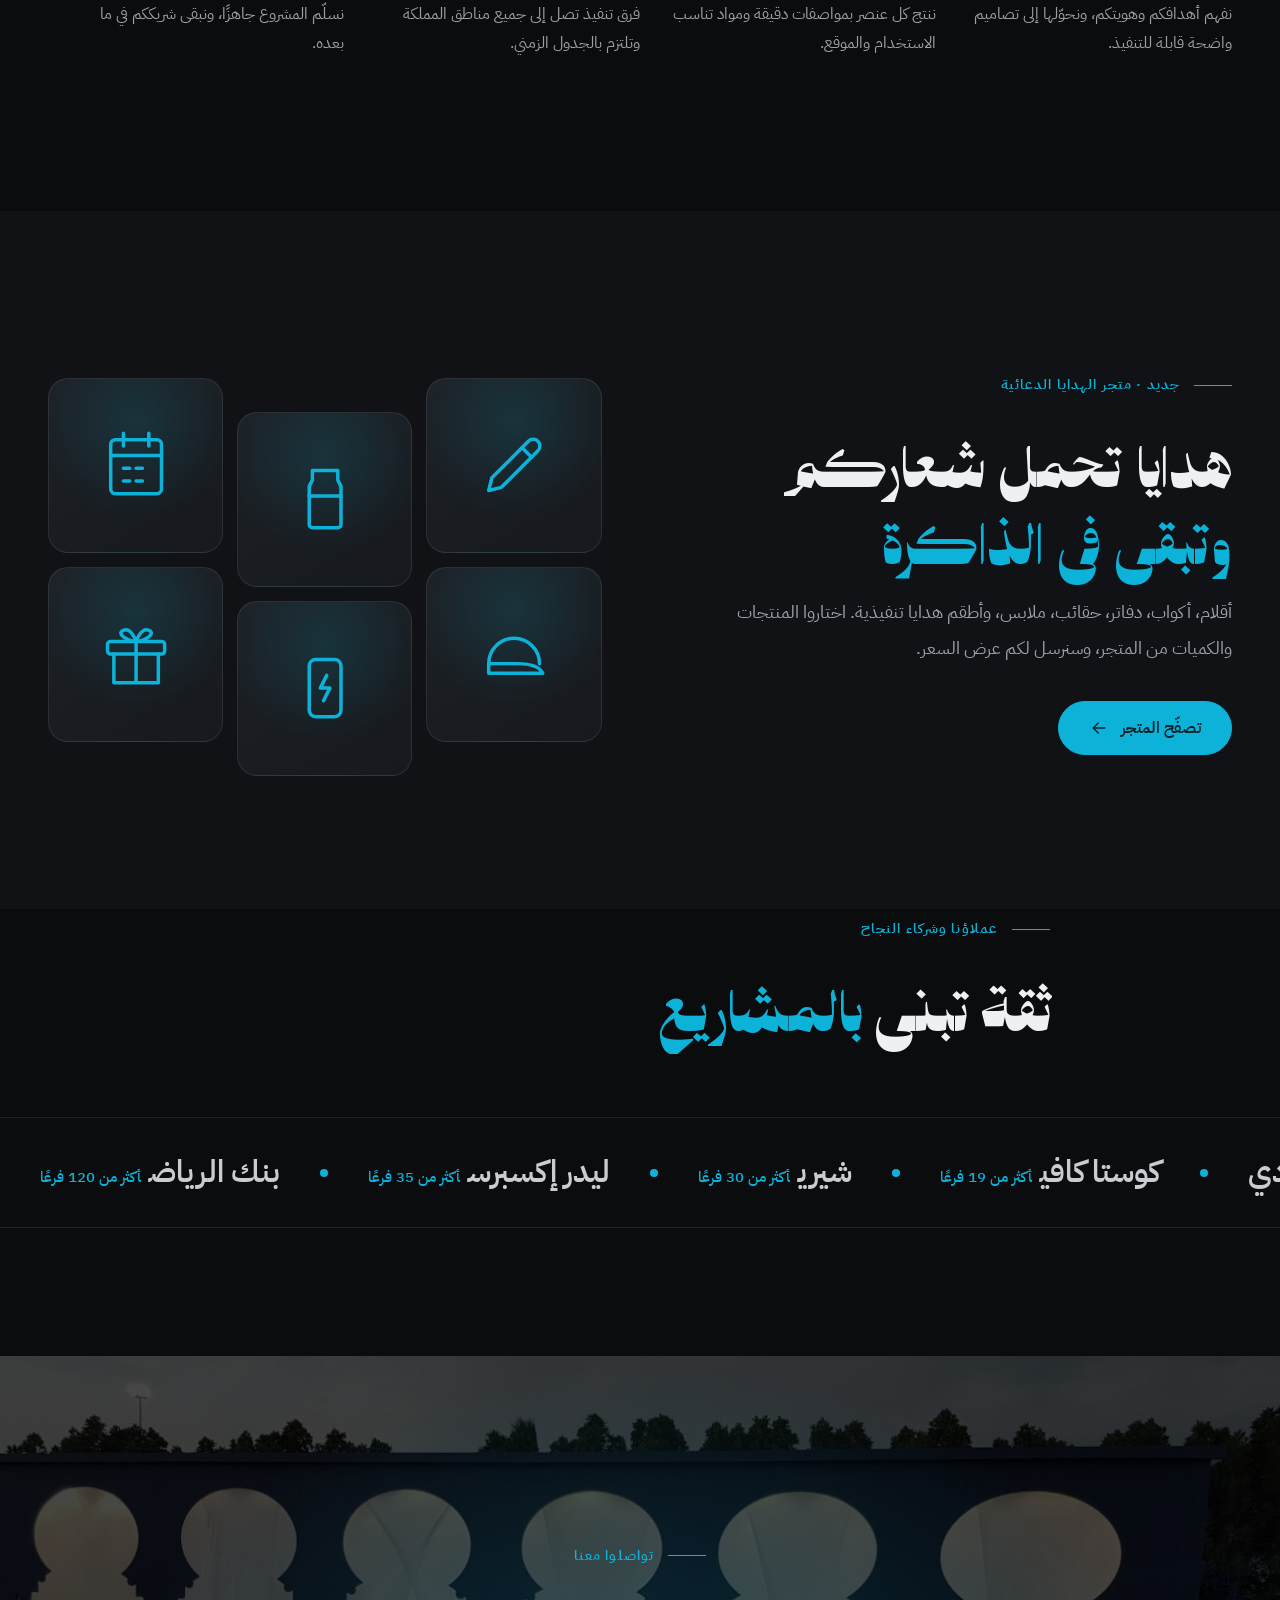
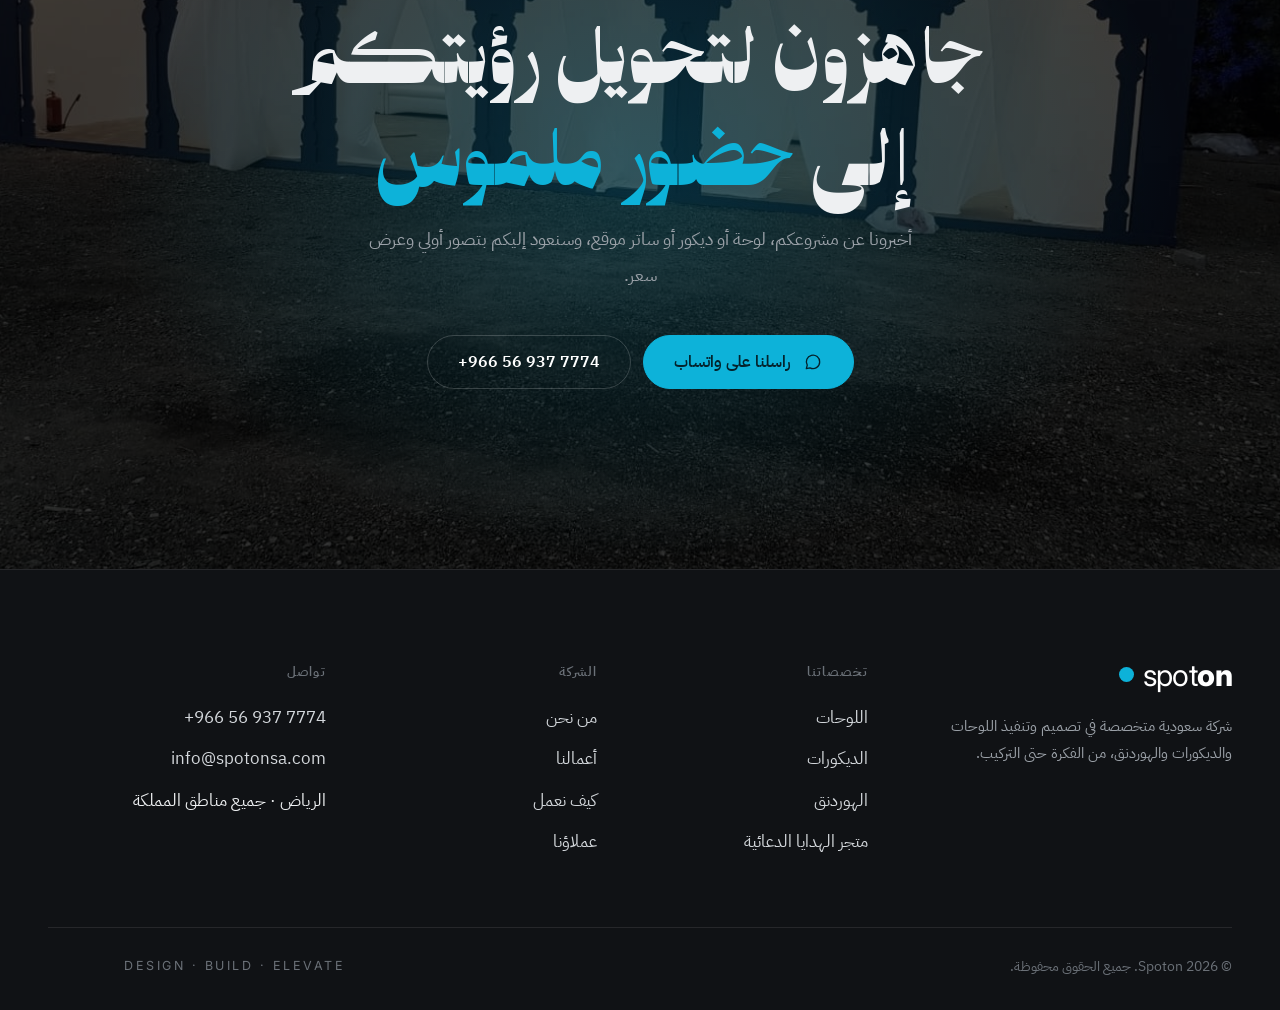
==== commit adc2d300: "Update contact details: 0569377774 and info@spotonsa.com Co-Authored-By: Claude Opus 5.5 <noreply@an" ====
--- a/index.html
+++ b/index.html
@@ -49,7 +49,7 @@
           <li><a class="nav-link" href="#contact">تواصل معنا</a></li>
         </ul>
       </nav>
-      <a class="btn btn-cyan btn-sm hdr-cta" href="https://wa.me/966554342450" target="_blank" rel="noopener">اطلب عرض سعر</a>
+      <a class="btn btn-cyan btn-sm hdr-cta" href="https://wa.me/966569377774" target="_blank" rel="noopener">اطلب عرض سعر</a>
       <button class="burger" type="button" aria-controls="mnav" aria-expanded="false" aria-label="فتح القائمة"><span></span><span></span></button>
     </div>
   </header>
@@ -66,8 +66,8 @@
         <li style="--i:5"><a href="#contact"><small>06</small>تواصل معنا</a></li>
       </ol>
       <div class="mnav-foot">
-        <a href="tel:+966554342450" dir="ltr">+966 55 434 2450</a>
-        <a href="mailto:tqabbish@ahwazllc.com">tqabbish@ahwazllc.com</a>
+        <a href="tel:+966569377774" dir="ltr">+966 56 937 7774</a>
+        <a href="mailto:info@spotonsa.com">info@spotonsa.com</a>
         <span>الرياض · جميع مناطق المملكة</span>
       </div>
     </div>
@@ -84,10 +84,10 @@
   </nav>
 
   <div class="side-actions">
-    <a class="side-btn wa" href="https://wa.me/966554342450" target="_blank" rel="noopener" aria-label="واتساب">
+    <a class="side-btn wa" href="https://wa.me/966569377774" target="_blank" rel="noopener" aria-label="واتساب">
       <svg viewBox="0 0 24 24" class="ico" aria-hidden="true"><path d="M20 12a8 8 0 0 1-11.6 7.1L4 20l1.1-4.2A8 8 0 1 1 20 12Z"/></svg><span class="tip">راسلنا على واتساب</span>
     </a>
-    <a class="side-btn" href="tel:+966554342450" aria-label="اتصال">
+    <a class="side-btn" href="tel:+966569377774" aria-label="اتصال">
       <svg viewBox="0 0 24 24" class="ico" aria-hidden="true"><path d="M5 4h3.5l2 5-2.5 1.5a11 11 0 0 0 5.5 5.5L15 13.5l5 2V19a2 2 0 0 1-2 2A15 15 0 0 1 3 6a2 2 0 0 1 2-2"/></svg><span class="tip">اتصل بنا</span>
     </a>
     <button class="side-btn to-top" type="button" aria-label="العودة للأعلى">
@@ -106,7 +106,7 @@
         <div class="hero-side reveal">
           <p class="lead">Spoton شركة سعودية تصمم وتنفّذ اللوحات والديكورات والهوردنق للمنشآت والأعمال، من الفكرة حتى التركيب، في جميع مناطق المملكة.</p>
           <div class="hero-ctas">
-            <a class="btn btn-cyan magnetic" href="https://wa.me/966554342450" target="_blank" rel="noopener">
+            <a class="btn btn-cyan magnetic" href="https://wa.me/966569377774" target="_blank" rel="noopener">
               <svg viewBox="0 0 24 24" class="ico" aria-hidden="true"><path d="M20 12a8 8 0 0 1-11.6 7.1L4 20l1.1-4.2A8 8 0 1 1 20 12Z"/></svg>ابدأ مشروعك
             </a>
             <a class="btn magnetic" href="#work">شاهد أعمالنا</a>
@@ -360,10 +360,10 @@
         <h2 class="display split">جاهزون لتحويل رؤيتكم إلى <span class="accent">حضور ملموس</span></h2>
         <p class="lead reveal">أخبرونا عن مشروعكم، لوحة أو ديكور أو ساتر موقع، وسنعود إليكم بتصور أولي وعرض سعر.</p>
         <div class="hero-ctas reveal">
-          <a class="btn btn-cyan magnetic" href="https://wa.me/966554342450" target="_blank" rel="noopener">
+          <a class="btn btn-cyan magnetic" href="https://wa.me/966569377774" target="_blank" rel="noopener">
             <svg viewBox="0 0 24 24" class="ico" aria-hidden="true"><path d="M20 12a8 8 0 0 1-11.6 7.1L4 20l1.1-4.2A8 8 0 1 1 20 12Z"/></svg>راسلنا على واتساب
           </a>
-          <a class="btn magnetic" href="tel:+966554342450"><span dir="ltr">+966 55 434 2450</span></a>
+          <a class="btn magnetic" href="tel:+966569377774"><span dir="ltr">+966 56 937 7774</span></a>
         </div>
       </div>
     </section>
@@ -387,8 +387,8 @@
         <div>
           <h4>تواصل</h4>
           <ul>
-            <li><a href="tel:+966554342450" dir="ltr">+966 55 434 2450</a></li>
-            <li><a href="mailto:tqabbish@ahwazllc.com">tqabbish@ahwazllc.com</a></li>
+            <li><a href="tel:+966569377774" dir="ltr">+966 56 937 7774</a></li>
+            <li><a href="mailto:info@spotonsa.com">info@spotonsa.com</a></li>
             <li>الرياض · جميع مناطق المملكة</li>
           </ul>
         </div>
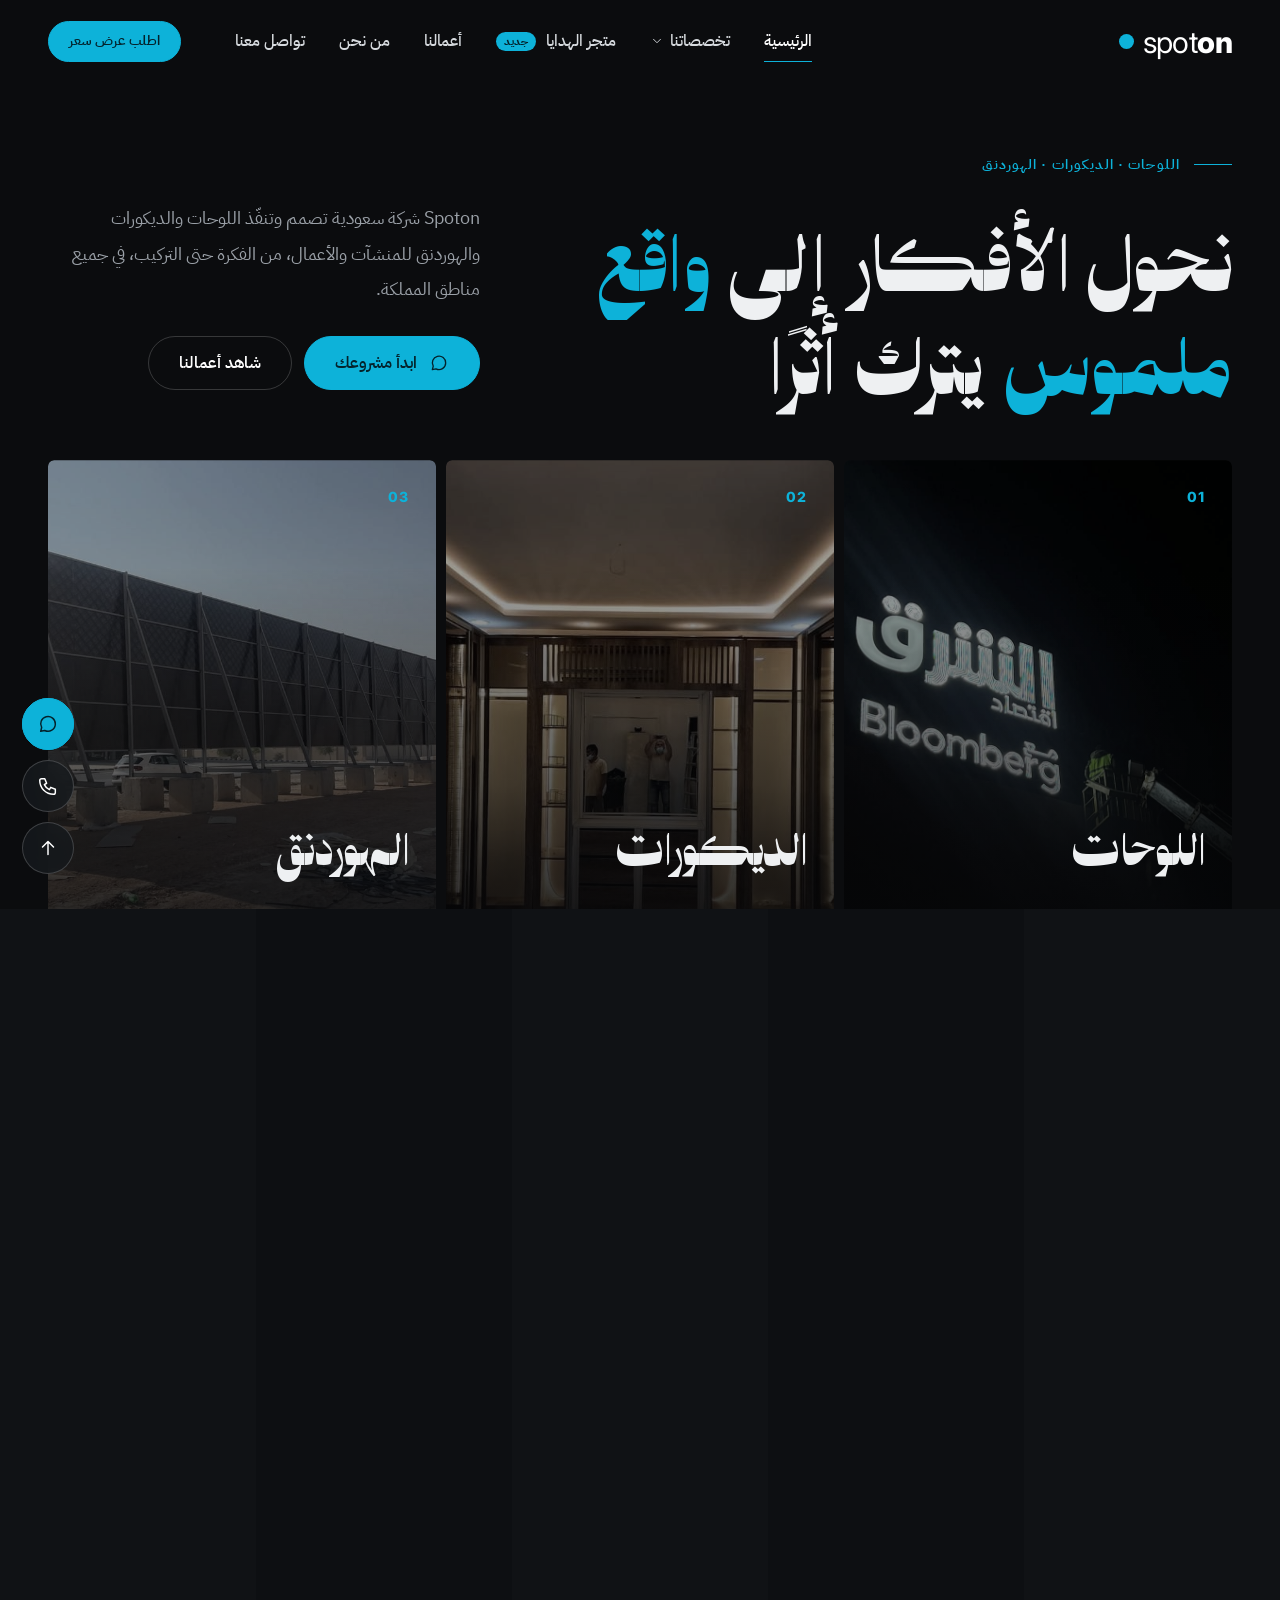
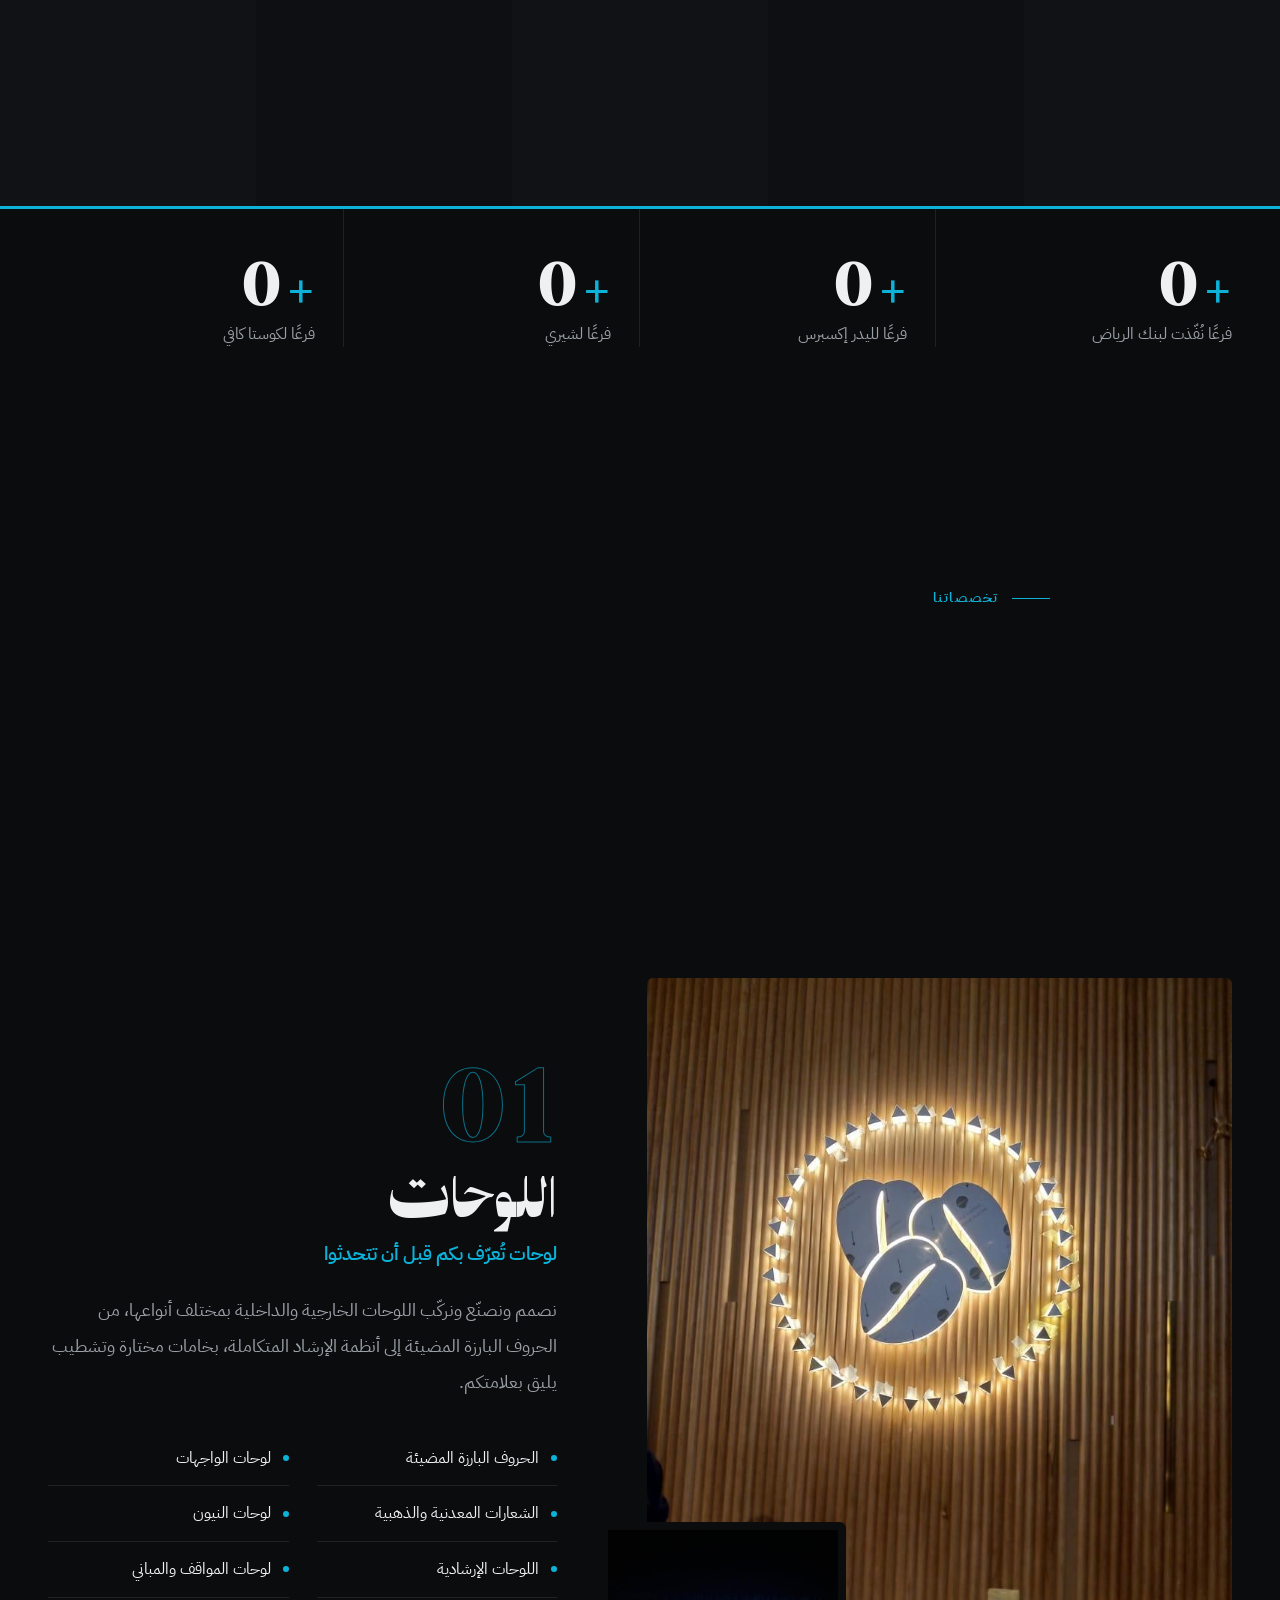
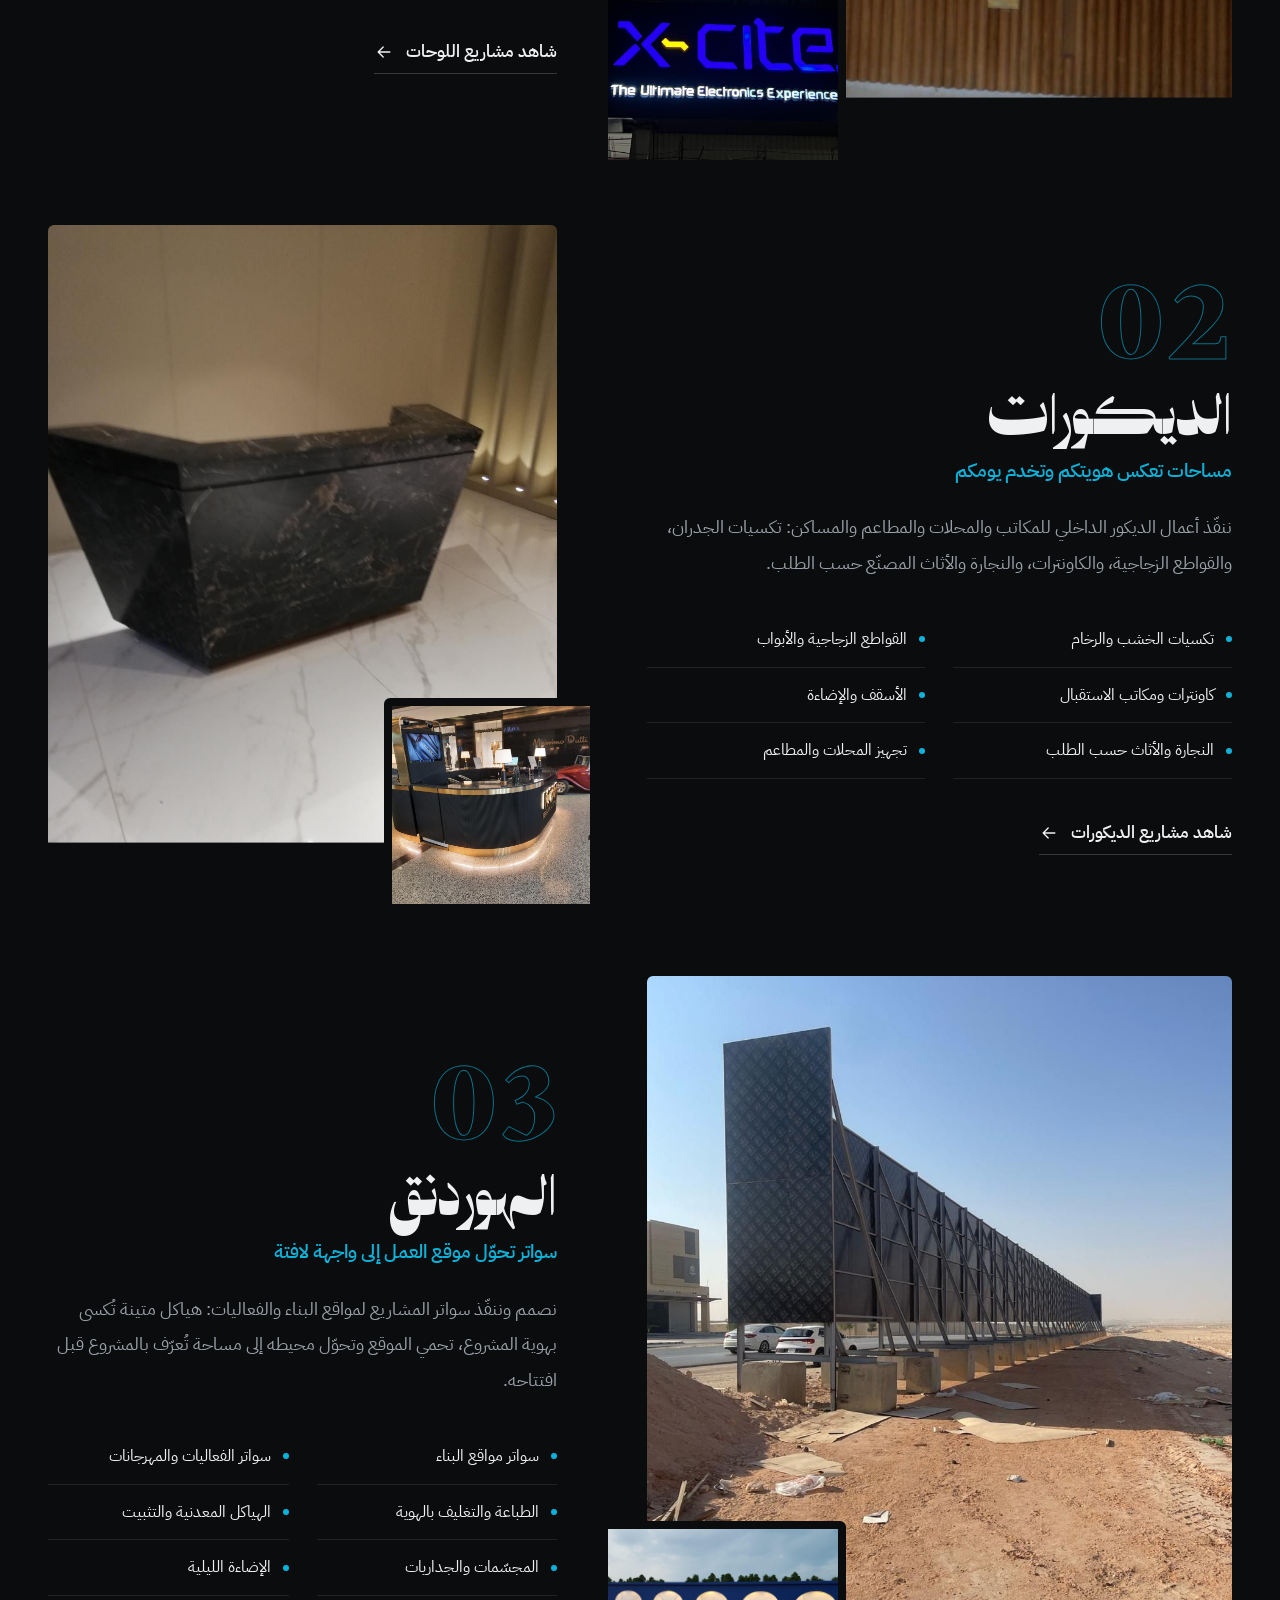
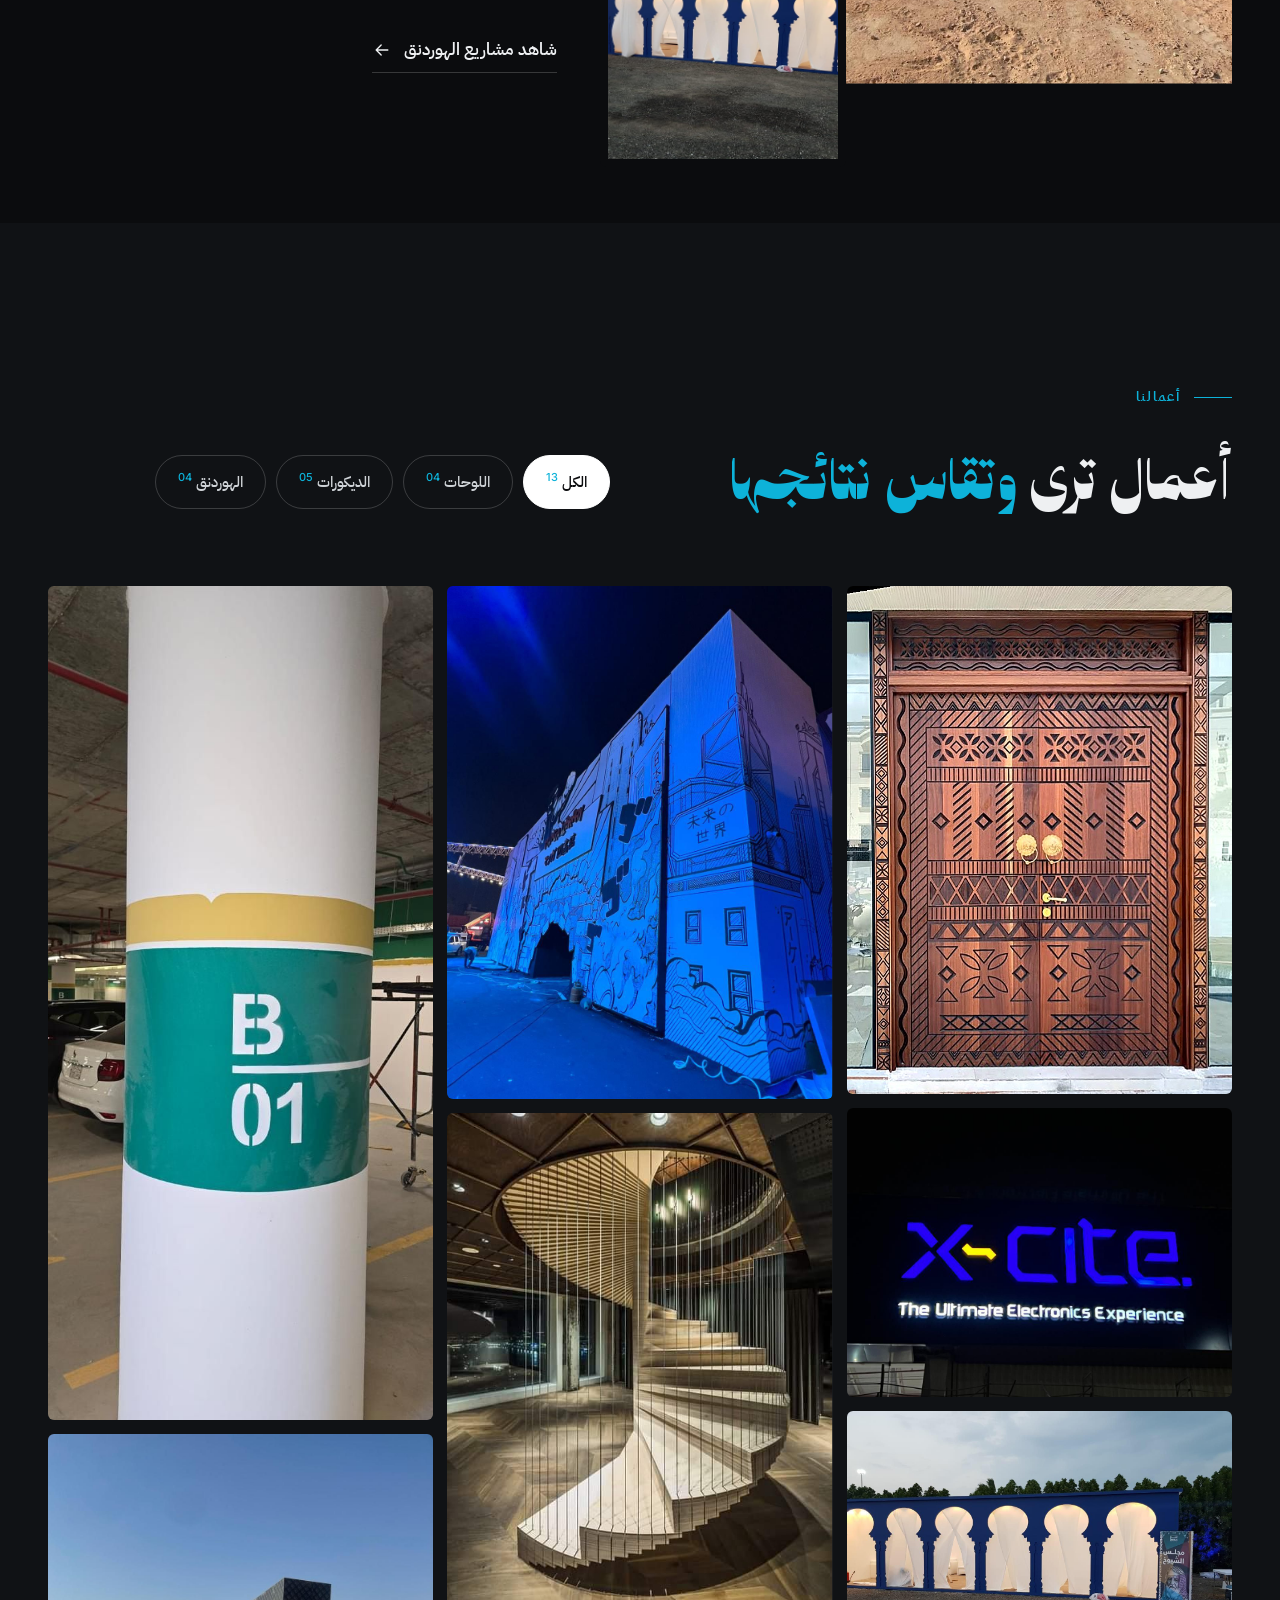
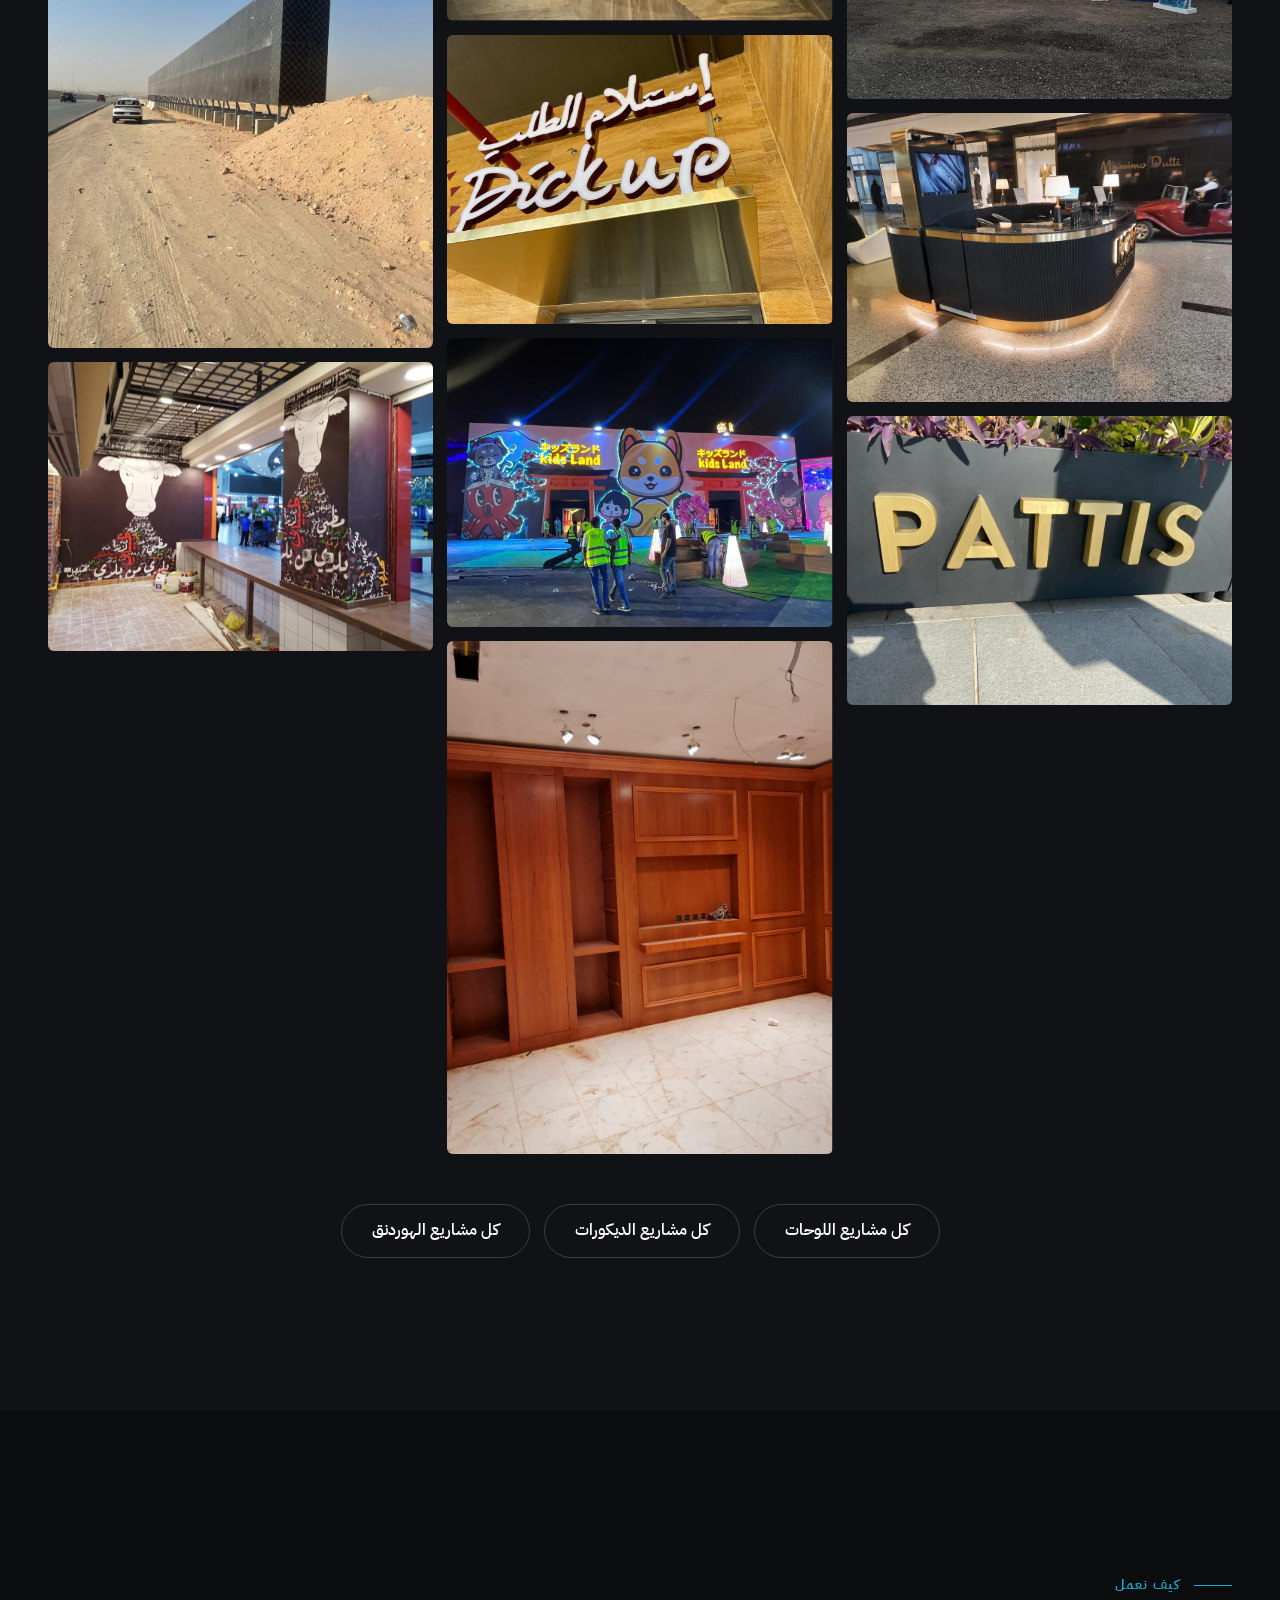
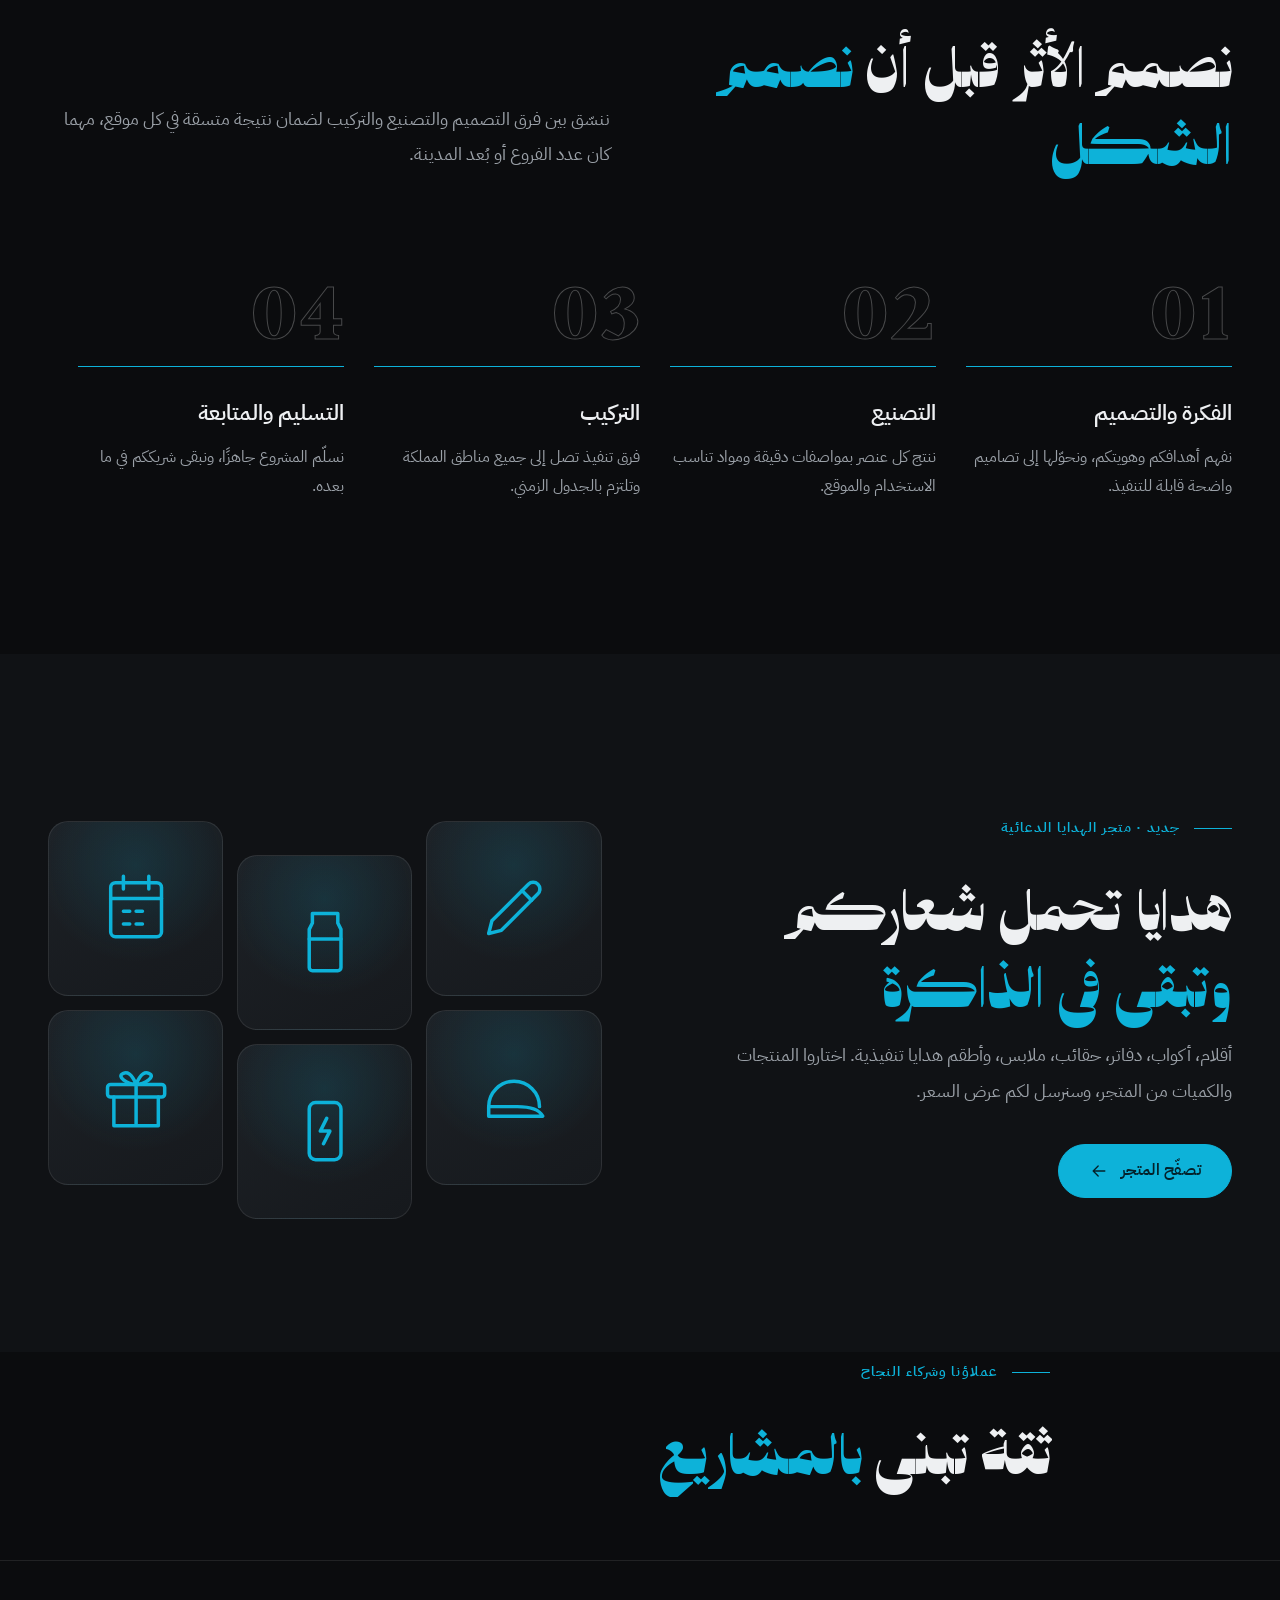
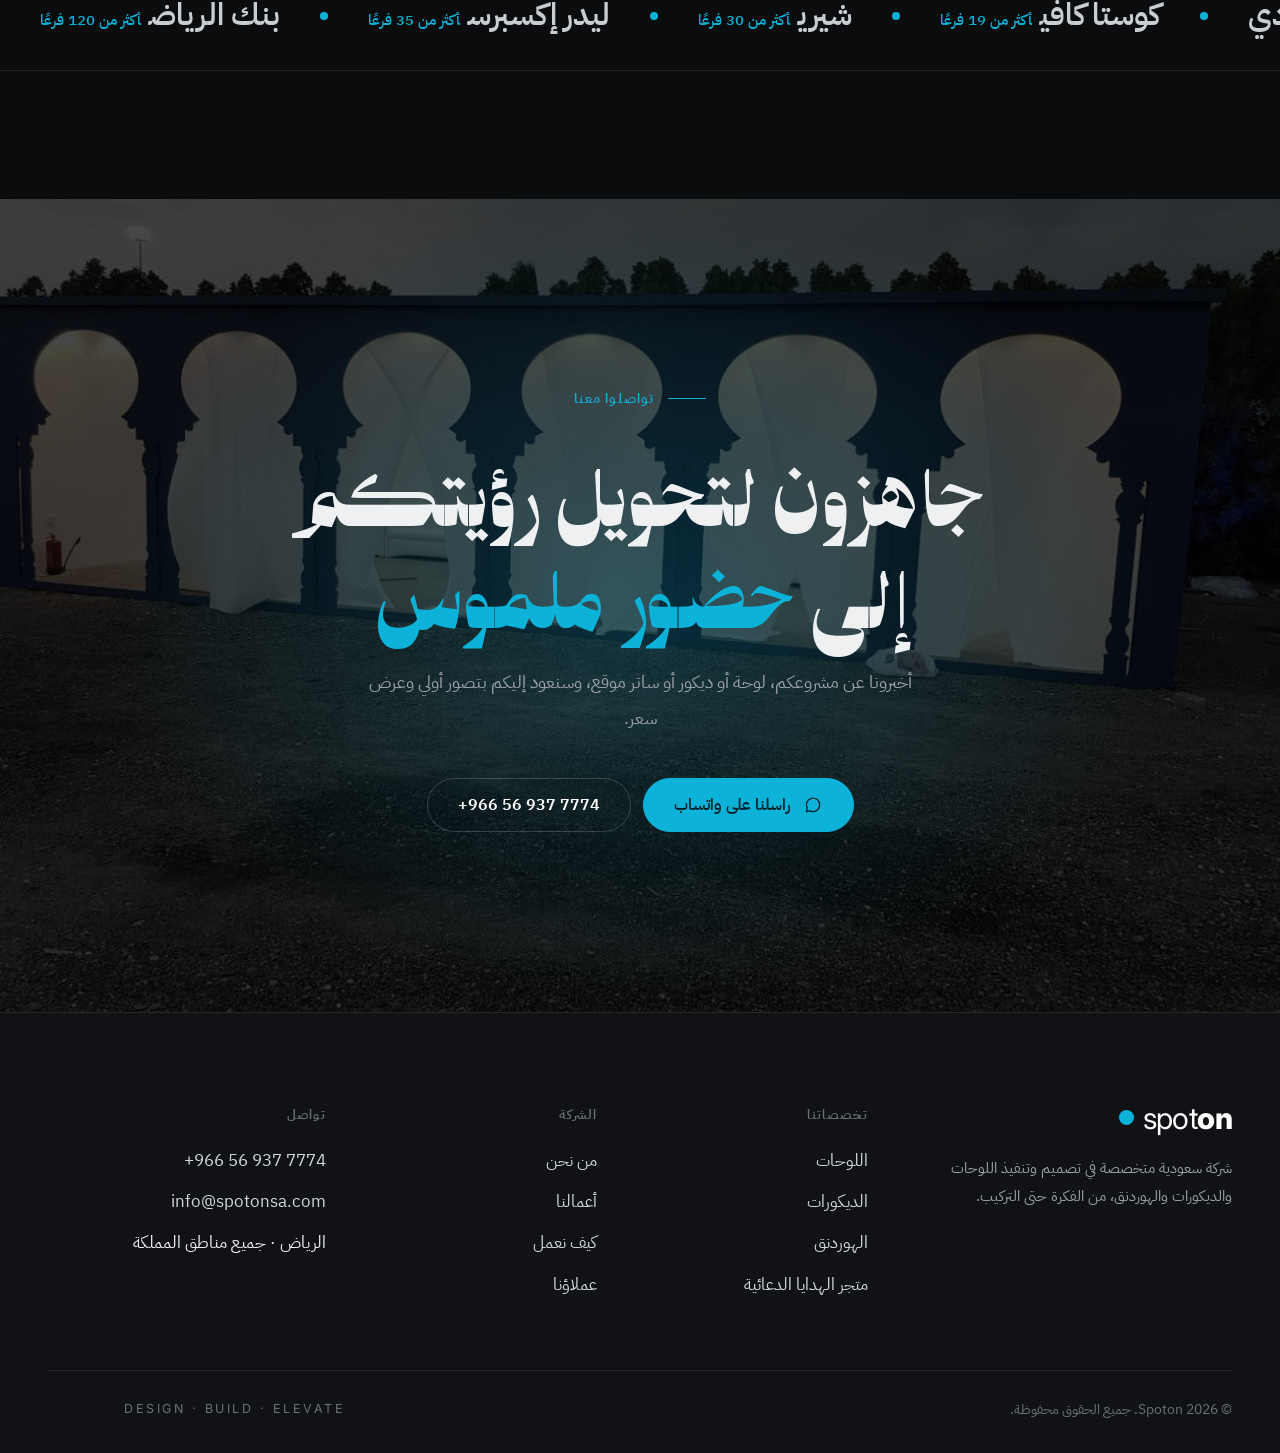
==== commit c38bf848: "Add carved wooden door photos to the decor and home galleries Two door photos (cropped from phone sc" ====
--- a/index.html
+++ b/index.html
@@ -255,13 +255,14 @@
             <h2 class="display-2 split">أعمال تُرى <span class="accent">وتُقاس نتائجها</span></h2>
           </div>
           <div class="filters reveal" role="group" aria-label="تصفية الأعمال">
-            <button class="chip" type="button" data-filter="all" aria-pressed="true">الكل<sup>12</sup></button>
+            <button class="chip" type="button" data-filter="all" aria-pressed="true">الكل<sup>13</sup></button>
             <button class="chip" type="button" data-filter="signage" aria-pressed="false">اللوحات<sup>04</sup></button>
-            <button class="chip" type="button" data-filter="decor" aria-pressed="false">الديكورات<sup>04</sup></button>
+            <button class="chip" type="button" data-filter="decor" aria-pressed="false">الديكورات<sup>05</sup></button>
             <button class="chip" type="button" data-filter="hoarding" aria-pressed="false">الهوردنق<sup>04</sup></button>
           </div>
         </div>
         <div class="gallery">
+          <button class="tile" type="button" data-cat="decor"><img src="assets/work/decor/d17.jpg" width="692" height="912" loading="lazy" alt="باب مدخل خشبي بنقوش نجدية محفورة"><span class="tile-plus" aria-hidden="true"><svg viewBox="0 0 24 24" class="ico"><path d="M12 5v14M5 12h14"/></svg></span><span class="tile-cap"><small>أبواب</small><span>باب مدخل بنقوش نجدية</span></span></button>
           <button class="tile" type="button" data-cat="signage"><img src="assets/work/signage/s01.jpg" width="1024" height="768" loading="lazy" alt="لوحة إكس-سايت المضيئة"><span class="tile-plus" aria-hidden="true"><svg viewBox="0 0 24 24" class="ico"><path d="M12 5v14M5 12h14"/></svg></span><span class="tile-cap"><small>اللوحات</small><span>لوحة إكس-سايت المضيئة</span></span></button>
           <button class="tile" type="button" data-cat="hoarding"><img src="assets/work/hoarding/h05.jpg" width="1280" height="960" loading="lazy" alt="ساتر فعالية بأقواس تراثية"><span class="tile-plus" aria-hidden="true"><svg viewBox="0 0 24 24" class="ico"><path d="M12 5v14M5 12h14"/></svg></span><span class="tile-cap"><small>الهوردنق</small><span>ساتر فعالية بأقواس تراثية</span></span></button>
           <button class="tile" type="button" data-cat="decor"><img src="assets/work/decor/d03.jpg" width="1024" height="768" loading="lazy" alt="كاونتر استقبال بإضاءة سفلية"><span class="tile-plus" aria-hidden="true"><svg viewBox="0 0 24 24" class="ico"><path d="M12 5v14M5 12h14"/></svg></span><span class="tile-cap"><small>الديكورات</small><span>كاونتر استقبال بإضاءة سفلية</span></span></button>
